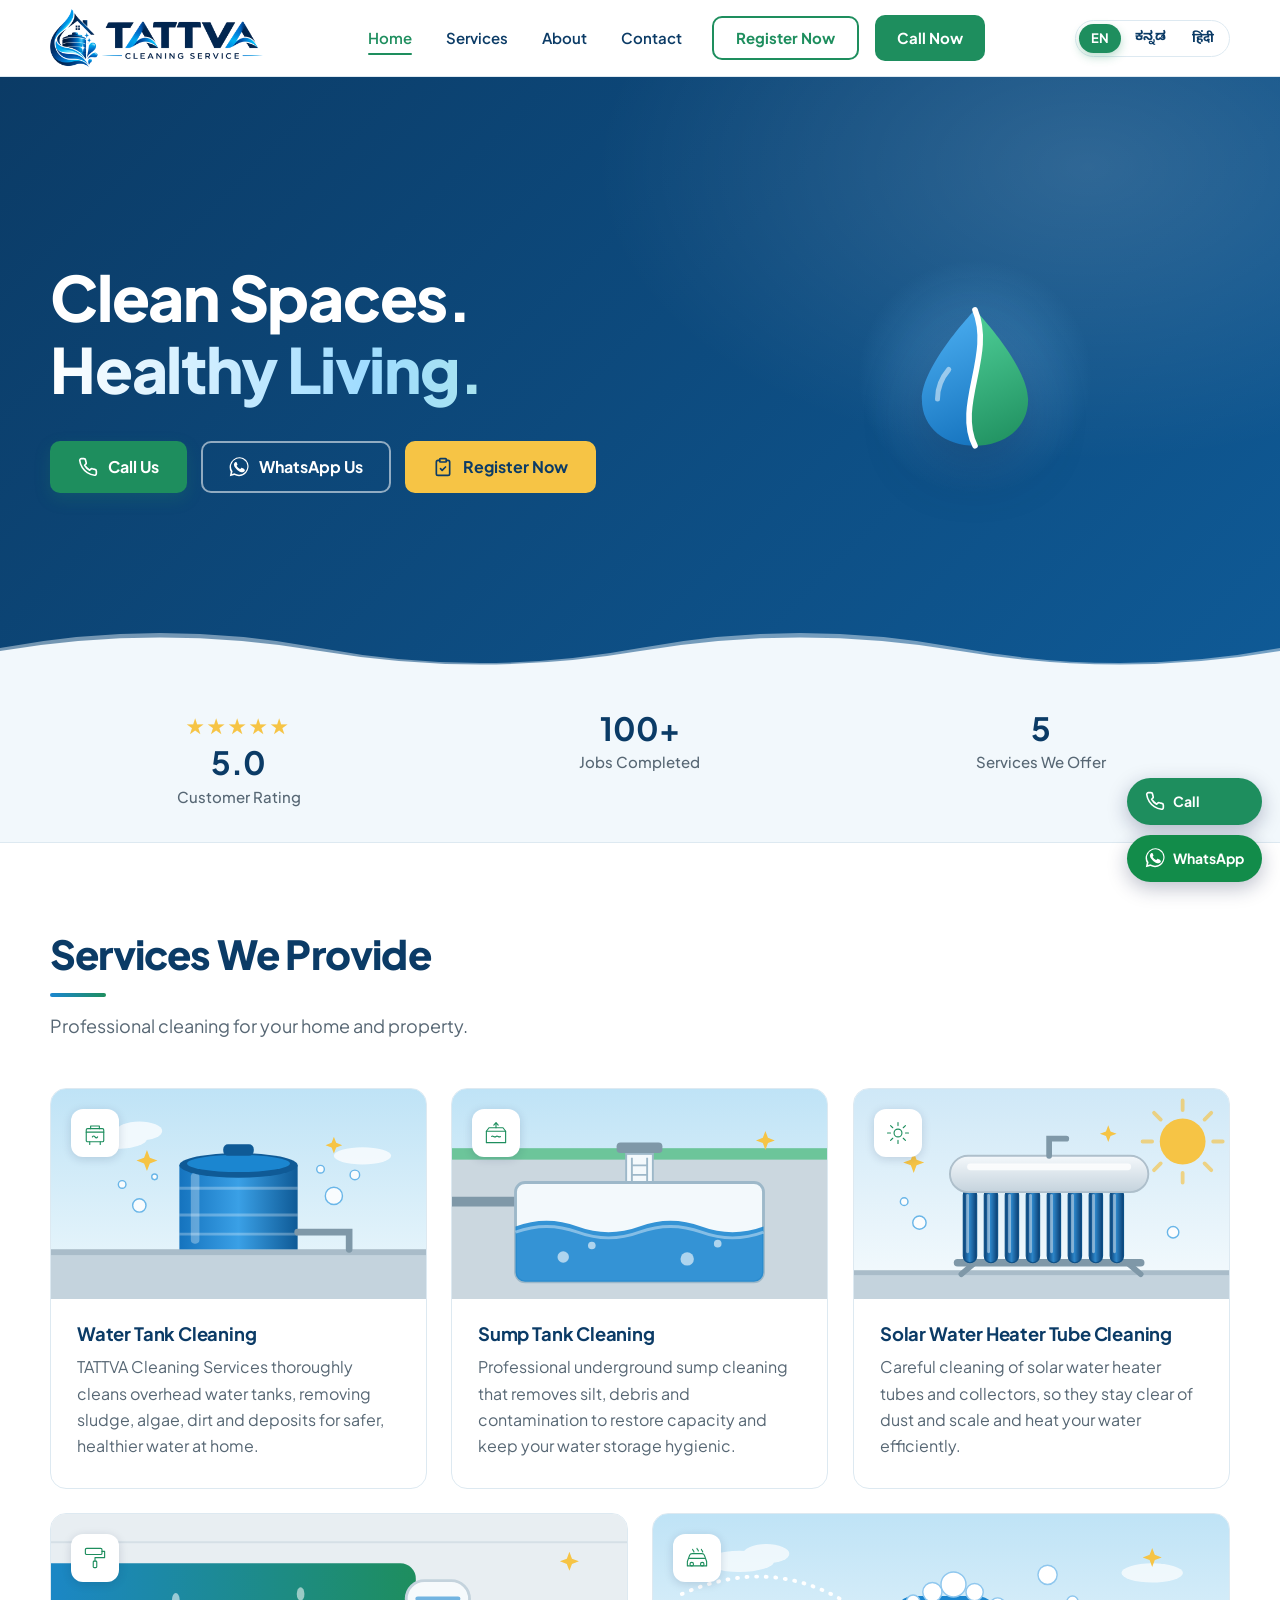
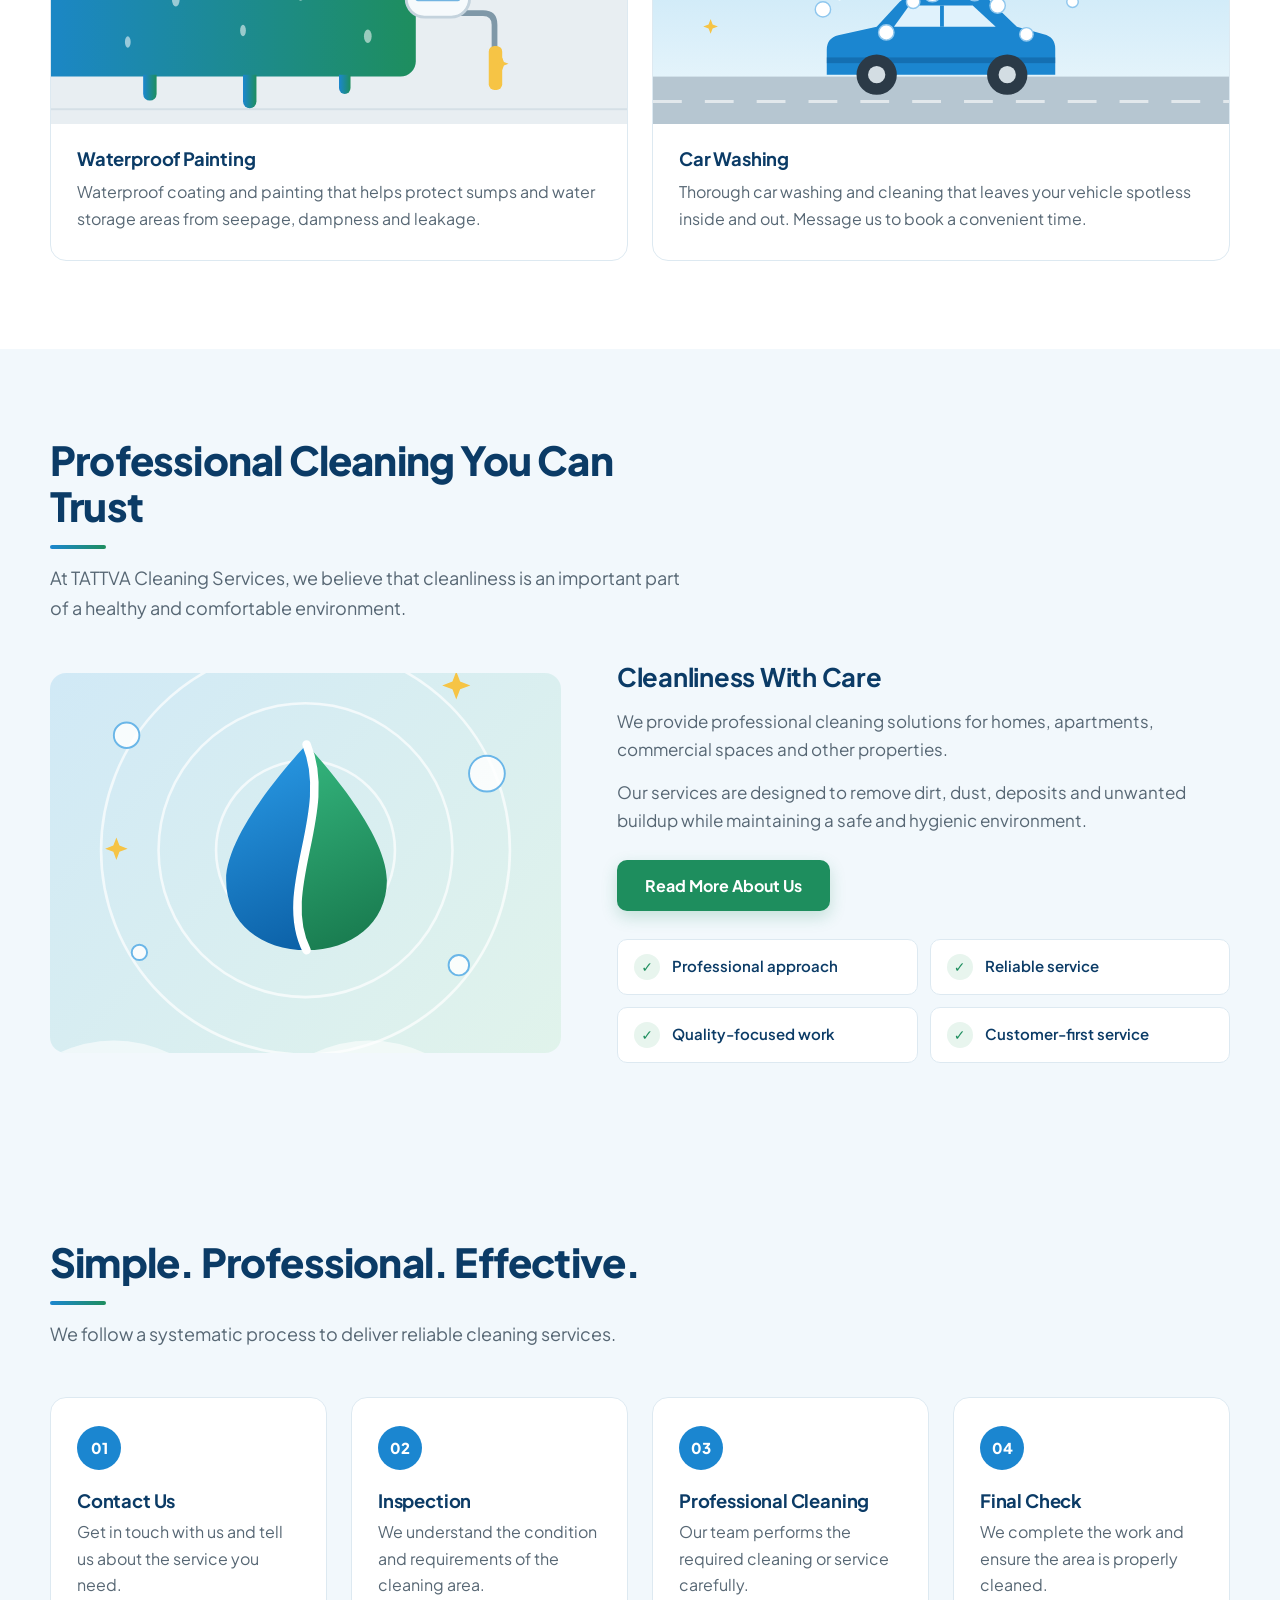
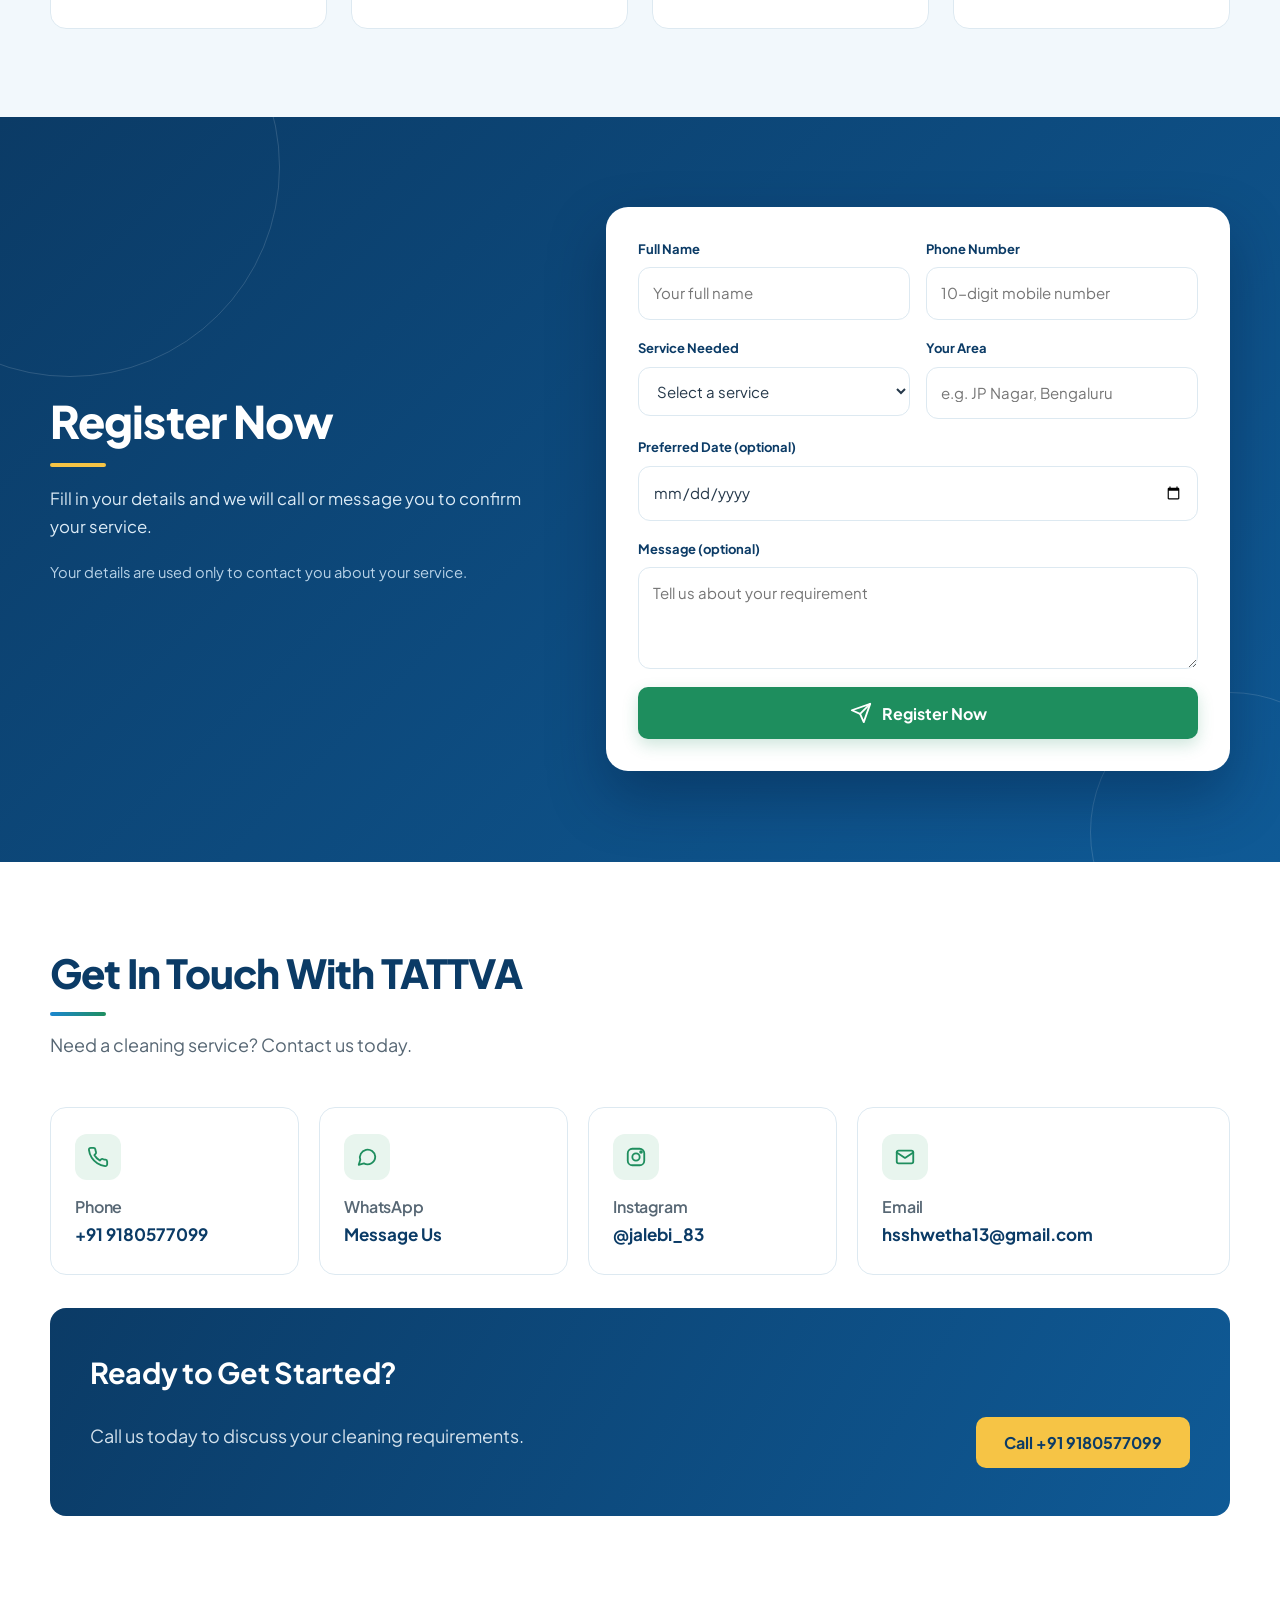
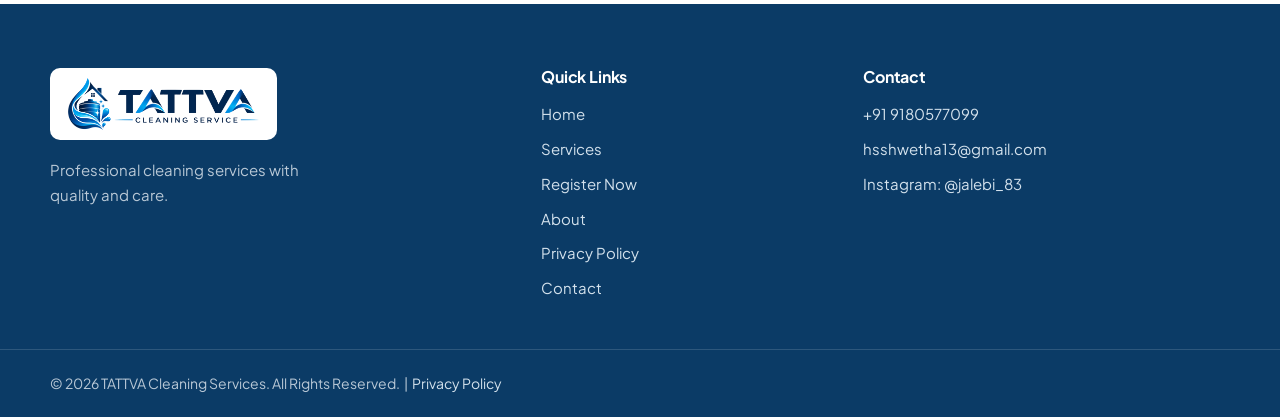
==== index.html @ f17eb29c "Add files via upload" ====
<!DOCTYPE html>
<html lang="en">
<head>
    <meta charset="UTF-8">
    <meta name="viewport" content="width=device-width, initial-scale=1.0">

    <title>Water Tank &amp; Sump Cleaning in Bengaluru | TATTVA Cleaning Services</title>

    <meta name="description"
        content="TATTVA Cleaning Services: professional water tank cleaning, sump cleaning, solar water heater tube cleaning, waterproof painting and car washing in Bengaluru. Call +91 9180577099.">

    <meta name="keywords"
        content="water tank cleaning, sump cleaning, solar water heater cleaning, solar tube cleaning, waterproof painting, cleaning services, TATTVA Cleaning Services">

    <link rel="preconnect" href="https://fonts.googleapis.com">
    <link rel="preconnect" href="https://fonts.gstatic.com" crossorigin>

    <link href="https://fonts.googleapis.com/css2?family=Plus+Jakarta+Sans:wght@400;500;600;700;800&family=Noto+Sans+Kannada:wght@400;500;600;700;800&family=Noto+Sans+Devanagari:wght@400;500;600;700;800&display=swap"
        rel="stylesheet">

        <link rel="canonical" href="https://hsshwetha39-boop.github.io/TATTVA/">
    <meta name="theme-color" content="#0b3b66">
    <meta property="og:type" content="website">
    <meta property="og:site_name" content="TATTVA Cleaning Services">
    <meta property="og:title" content="Water Tank &amp; Sump Cleaning in Bengaluru | TATTVA Cleaning Services">
    <meta property="og:description" content="TATTVA Cleaning Services: professional water tank cleaning, sump cleaning, solar water heater tube cleaning, waterproof painting and car washing in Bengaluru. Call +91 9180577099.">
    <meta property="og:url" content="https://hsshwetha39-boop.github.io/TATTVA/">
    <meta property="og:image" content="https://hsshwetha39-boop.github.io/TATTVA/og-image.png">
    <meta name="twitter:card" content="summary_large_image">
    <script type="application/ld+json">
{
  "@context": "https://schema.org",
  "@type": "HomeAndConstructionBusiness",
  "name": "TATTVA Cleaning Services",
  "url": "https://hsshwetha39-boop.github.io/TATTVA/",
  "logo": "https://hsshwetha39-boop.github.io/TATTVA/logo.png",
  "image": "https://hsshwetha39-boop.github.io/TATTVA/og-image.png",
  "telephone": "+919180577099",
  "email": "hsshwetha13@gmail.com",
  "description": "Professional water tank cleaning, sump cleaning, solar water heater tube cleaning, waterproof painting and car washing.",
  "areaServed": {
    "@type": "City",
    "name": "Bengaluru"
  },
  "sameAs": [
    "https://instagram.com/jalebi_83"
  ],
  "hasOfferCatalog": {
    "@type": "OfferCatalog",
    "name": "Cleaning services",
    "itemListElement": [
      {
        "@type": "Offer",
        "itemOffered": {
          "@type": "Service",
          "name": "Water Tank Cleaning"
        }
      },
      {
        "@type": "Offer",
        "itemOffered": {
          "@type": "Service",
          "name": "Sump Tank Cleaning"
        }
      },
      {
        "@type": "Offer",
        "itemOffered": {
          "@type": "Service",
          "name": "Solar Water Heater Tube Cleaning"
        }
      },
      {
        "@type": "Offer",
        "itemOffered": {
          "@type": "Service",
          "name": "Waterproof Painting"
        }
      },
      {
        "@type": "Offer",
        "itemOffered": {
          "@type": "Service",
          "name": "Car Washing"
        }
      }
    ]
  }
}
    </script>

    <link rel="icon" href="favicon.png" type="image/png">
    <link rel="stylesheet" href="style.css">
    <script>document.documentElement.className += " js";</script>
</head>

<body>

    <!-- HEADER -->
    <header class="header" id="header">
        <div class="container nav-container">
            <a href="#home" class="logo" aria-label="TATTVA Cleaning Service - Home">
                <img src="logo.png" alt="TATTVA Cleaning Service" class="logo-img" width="1500" height="408">
            </a>
            <nav class="navigation" id="navigation">
                <a href="#home" class="nav-link">Home</a>
                <a href="#services" class="nav-link">Services</a>
                <a href="about.html" class="nav-link">About</a>
                <a href="#contact" class="nav-link">Contact</a>
                <a href="#register" class="nav-button nav-outline">Register Now</a>
                <a href="tel:+919180577099" class="nav-button">Call Now</a>
            </nav>
            <div class="lang-switch" role="group" aria-label="Language">
                <button type="button" data-lang="en" aria-pressed="true" lang="en">EN</button>
                <button type="button" data-lang="kn" aria-pressed="false" lang="kn">ಕನ್ನಡ</button>
                <button type="button" data-lang="hi" aria-pressed="false" lang="hi">हिंदी</button>
            </div>
            <button class="menu-button" id="menuButton" aria-expanded="false" aria-label="Toggle navigation">
                <span></span><span></span><span></span>
            </button>
        </div>
    </header>

    <main>

        <!-- HERO -->
        <section class="hero" id="home">
            <div class="hero-overlay"></div>
            <div class="hero-bubbles" aria-hidden="true"><i></i><i></i><i></i><i></i><i></i><i></i><i></i></div>
                        <div class="hero-art" aria-hidden="true">
                <span class="ring"></span><span class="ring"></span><span class="ring"></span>
                <span class="glow"></span>
                <svg class="drop" viewBox="0 0 48 48">
                    <defs>
                        <linearGradient id="lbH" x1="8" y1="4" x2="26" y2="46" gradientUnits="userSpaceOnUse"><stop offset="0" stop-color="#4db0f2"/><stop offset="1" stop-color="#1573be"/></linearGradient>
                        <linearGradient id="lgH" x1="22" y1="4" x2="40" y2="46" gradientUnits="userSpaceOnUse"><stop offset="0" stop-color="#4fcf98"/><stop offset="1" stop-color="#1e8e5e"/></linearGradient>
                    </defs>
                    <path d="M24 2.5C24 2.5 7 20.2 7 31.2C7 40.4 14.6 46 24 46C17.5 33 30 17 24 2.5Z" fill="url(#lbH)"/>
                    <path d="M24 2.5C24 2.5 41 20.2 41 31.2C41 40.4 33.4 46 24 46C17.5 33 30 17 24 2.5Z" fill="url(#lgH)"/>
                    <path d="M24 46C17.5 33 30 17 24 2.5" fill="none" stroke="#fff" stroke-width="1.8" stroke-linecap="round"/>
                    <path d="M12 31c0-3.6 1.2-6.6 3.6-9.4" fill="none" stroke="#fff" stroke-opacity=".5" stroke-width="1.6" stroke-linecap="round"/>
                </svg>
            </div>
            <div class="container hero-container">
                <div class="hero-content">
                    <h1>Clean Spaces.<br><span>Healthy Living.</span></h1>
                    <span class="hero-badge hero-badge-below">Professional Cleaning Services</span>
                    <div class="hero-buttons">
                        <a href="tel:+919180577099" class="button button-primary btn-ico">
                            <svg viewBox="0 0 24 24" fill="none" stroke="currentColor" stroke-width="2" stroke-linecap="round" stroke-linejoin="round"><path d="M22 16.9v3a2 2 0 0 1-2.2 2 19.8 19.8 0 0 1-8.6-3.1 19.5 19.5 0 0 1-6-6A19.8 19.8 0 0 1 2.1 4.2 2 2 0 0 1 4.1 2h3a2 2 0 0 1 2 1.7c.1 1 .4 1.9.7 2.8a2 2 0 0 1-.5 2.1L8 9.9a16 16 0 0 0 6 6l1.3-1.3a2 2 0 0 1 2.1-.4c.9.3 1.8.6 2.8.7a2 2 0 0 1 1.7 2z"/></svg>
                            Call Us
                        </a>
                        <a href="https://wa.me/919180577099?text=Hello%20TATTVA%20Cleaning%20Services%2C%20I%20need%20a%20service." target="_blank" rel="noopener" class="button button-whatsapp btn-ico">
                            <svg viewBox="0 0 24 24" fill="currentColor"><path d="M20.5 3.5A11.8 11.8 0 0 0 2.1 17.7L1 23l5.4-1.4a11.8 11.8 0 0 0 5.6 1.4h.1A11.8 11.8 0 0 0 20.5 3.5zM12 21.2a9.8 9.8 0 0 1-5-1.4l-.4-.2-3.2.8.9-3.1-.2-.4a9.8 9.8 0 1 1 7.9 4.3zm5.4-7.3c-.3-.1-1.7-.8-2-.9s-.5-.1-.7.1-.8.9-.9 1.1-.3.2-.6.1a8 8 0 0 1-4-3.5c-.3-.5.3-.5.9-1.6.1-.2 0-.4 0-.5l-.9-2.1c-.2-.5-.4-.5-.7-.5h-.6a1.2 1.2 0 0 0-.9.4 3.7 3.7 0 0 0-1.1 2.7 6.4 6.4 0 0 0 1.4 3.4 14.7 14.7 0 0 0 5.6 5c2 .8 2.8.9 3.8.7a3.2 3.2 0 0 0 2.1-1.5 2.6 2.6 0 0 0 .2-1.5c-.1-.1-.3-.2-.6-.3z"/></svg>
                            WhatsApp Us
                        </a>
                        <a href="#register" class="button button-sun btn-ico">
                            <svg viewBox="0 0 24 24" fill="none" stroke="currentColor" stroke-width="2" stroke-linecap="round" stroke-linejoin="round" aria-hidden="true"><path d="M16 4h2a2 2 0 0 1 2 2v14a2 2 0 0 1-2 2H6a2 2 0 0 1-2-2V6a2 2 0 0 1 2-2h2"/><rect x="8" y="2" width="8" height="4" rx="1"/><path d="M9 14l2 2 4-4"/></svg>
                            Register Now
                        </a>
                    </div>
                </div>
            </div>

            <div class="hero-wave" aria-hidden="true">
                <svg class="wave wave-back" viewBox="0 0 2880 80" preserveAspectRatio="none"><path d="M0 40Q180 0 360 40T720 40T1080 40T1440 40T1800 40T2160 40T2520 40T2880 40V80H0Z"/></svg>
                <svg class="wave wave-front" viewBox="0 0 2880 80" preserveAspectRatio="none"><path d="M0 44Q180 8 360 44T720 44T1080 44T1440 44T1800 44T2160 44T2520 44T2880 44V80H0Z"/></svg>
            </div>
        </section>

        <!-- RATINGS
             TODO: replace the numbers below with your REAL figures
             (Google rating, jobs completed). Delete a block if you don't have it. -->
        <section class="ratings-band" id="ratings">
            <div class="container ratings-grid">
                <div class="rating-item">
                    <div class="rating-stars" aria-label="5 out of 5 stars">★★★★★</div>
                    <strong>5.0</strong>
                    <span>Customer Rating</span>
                </div>
                <div class="rating-item">
                    <strong>100+</strong>
                    <span>Jobs Completed</span>
                </div>
                <div class="rating-item">
                    <strong>5</strong>
                    <span>Services We Offer</span>
                </div>
            </div>
        </section>

        <!-- SERVICES -->
        <section class="svc-showcase" id="services">
            <div class="container">
                <div class="svc-head">
                    <span class="section-label light">What We Offer</span>
                    <h2>Services We Provide</h2>
                    <p>Professional cleaning for your home and property.</p>
                </div>
                <div class="svc-grid">

                    <div class="svc-card">
                        <div class="svc-photo art-tank"><img src="water-tank.png" alt="Water Tank Cleaning" loading="lazy" onerror="this.style.display='none'"></div>
                        <span class="svc-icon"><svg viewBox="0 0 64 64" fill="none" stroke="currentColor" stroke-width="2.6" stroke-linecap="round" stroke-linejoin="round"><rect x="12" y="22" width="40" height="30" rx="3"/><path d="M12 30h40M22 22v-6h20v6M20 52v6M44 52v6"/><path d="M26 41c2-3 4-3 6 0s4 3 6 0"/></svg></span>
                        <div class="svc-body">
                            <h3>Water Tank Cleaning</h3>
                            <p>TATTVA Cleaning Services thoroughly cleans overhead water tanks, removing sludge, algae, dirt and deposits for safer, healthier water at home.</p>
                        </div>
                    </div>

                    <div class="svc-card">
                        <div class="svc-photo art-sump"><img src="sump.png" alt="Sump and Tank Cleaning" loading="lazy" onerror="this.style.display='none'"></div>
                        <span class="svc-icon"><svg viewBox="0 0 64 64" fill="none" stroke="currentColor" stroke-width="2.6" stroke-linecap="round" stroke-linejoin="round"><path d="M10 28h44v26H10z"/><path d="M10 28l6-8h32l6 8"/><path d="M22 40c3-4 6 4 10 0s6 4 10 0"/><path d="M32 8v12M27 14l5-6 5 6"/></svg></span>
                        <div class="svc-body">
                            <h3>Sump Tank Cleaning</h3>
                            <p>Professional underground sump cleaning that removes silt, debris and contamination to restore capacity and keep your water storage hygienic.</p>
                        </div>
                    </div>

                    <div class="svc-card">
                        <div class="svc-photo art-solar"><img src="solar-tube.png" alt="Solar Water Heater Tube Cleaning" loading="lazy" onerror="this.style.display='none'"></div>
                        <span class="svc-icon"><svg viewBox="0 0 64 64" fill="none" stroke="currentColor" stroke-width="2.6" stroke-linecap="round" stroke-linejoin="round"><circle cx="32" cy="32" r="9"/><path d="M32 8v7M32 49v7M8 32h7M49 32h7M15 15l5 5M44 44l5 5M49 15l-5 5M20 44l-5 5"/></svg></span>
                        <div class="svc-body">
                            <h3>Solar Water Heater Tube Cleaning</h3>
                            <p>Careful cleaning of solar water heater tubes and collectors, so they stay clear of dust and scale and heat your water efficiently.</p>
                        </div>
                    </div>

                    <div class="svc-card">
                        <div class="svc-photo art-paint"><img src="Waterproof.png" alt="Sump Waterproof Painting" loading="lazy" onerror="this.style.display='none'"></div>
                        <span class="svc-icon"><svg viewBox="0 0 64 64" fill="none" stroke="currentColor" stroke-width="2.6" stroke-linecap="round" stroke-linejoin="round"><rect x="10" y="10" width="38" height="14" rx="3"/><path d="M48 17h6v14H32v8"/><rect x="28" y="39" width="8" height="15" rx="2"/></svg></span>
                        <div class="svc-body">
                            <h3>Waterproof Painting</h3>
                            <p>Waterproof coating and painting that helps protect sumps and water storage areas from seepage, dampness and leakage.</p>
                        </div>
                    </div>

                    <div class="svc-card">
                        <div class="svc-photo art-car"><img src="" alt="Car Washing" loading="lazy" onerror="this.style.display='none'"></div>
                        <span class="svc-icon"><svg viewBox="0 0 64 64" fill="none" stroke="currentColor" stroke-width="2.6" stroke-linecap="round" stroke-linejoin="round"><path d="M10 40l5-14c1-3 3-4 6-4h22c3 0 5 1 6 4l5 14v10H10z"/><circle cx="20" cy="46" r="4"/><circle cx="44" cy="46" r="4"/><path d="M15 33h34"/><path d="M22 12c0 3 3 3 3 6M32 10c0 3 3 3 3 6M42 12c0 3 3 3 3 6"/></svg></span>
                        <div class="svc-body">
                            <h3>Car Washing</h3>
                            <p>Thorough car washing and cleaning that leaves your vehicle spotless inside and out. Message us to book a convenient time.</p>
                        </div>
                    </div>
                </div>
            </div>
        </section>

        <!-- ABOUT / TRUST -->
        <section class="about-section section" id="about">
            <div class="container">
                <div class="section-heading">
                    <span class="section-label">About TATTVA</span>
                    <h2>Professional Cleaning You Can Trust</h2>
                    <p>At TATTVA Cleaning Services, we believe that cleanliness is an important part of a healthy and comfortable environment.</p>
                </div>
                <div class="about-grid">
                    <div class="about-image art-about">
                        <img src="tattva-service.png" alt="TATTVA Cleaning Services" loading="lazy" onerror="this.style.display='none'">
                    </div>
                    <div class="about-content">
                        <h3>Cleanliness With Care</h3>
                        <p>We provide professional cleaning solutions for homes, apartments, commercial spaces and other properties.</p>
                        <p>Our services are designed to remove dirt, dust, deposits and unwanted buildup while maintaining a safe and hygienic environment.</p>
                        <a href="about.html" class="button button-primary about-more">Read More About Us</a>
                        <div class="about-points">
                            <div class="about-point"><span>✓</span><p>Professional approach</p></div>
                            <div class="about-point"><span>✓</span><p>Reliable service</p></div>
                            <div class="about-point"><span>✓</span><p>Quality-focused work</p></div>
                            <div class="about-point"><span>✓</span><p>Customer-first service</p></div>
                        </div>
                    </div>
                </div>
            </div>
        </section>

        <!-- PROCESS -->
        <section class="process-section section" id="process">
            <div class="container">
                <div class="section-heading">
                    <span class="section-label">Our Process</span>
                    <h2>Simple. Professional. Effective.</h2>
                    <p>We follow a systematic process to deliver reliable cleaning services.</p>
                </div>
                <div class="process-grid">
                    <div class="process-item"><div class="process-number">01</div><h3>Contact Us</h3><p>Get in touch with us and tell us about the service you need.</p></div>
                    <div class="process-item"><div class="process-number">02</div><h3>Inspection</h3><p>We understand the condition and requirements of the cleaning area.</p></div>
                    <div class="process-item"><div class="process-number">03</div><h3>Professional Cleaning</h3><p>Our team performs the required cleaning or service carefully.</p></div>
                    <div class="process-item"><div class="process-number">04</div><h3>Final Check</h3><p>We complete the work and ensure the area is properly cleaned.</p></div>
                </div>
            </div>
        </section>


        <!-- REGISTER -->
        <section class="register-section" id="register">
            <div class="container register-grid">
                <div class="register-copy">
                    <h2>Register Now</h2>
                    <p>Fill in your details and we will call or message you to confirm your service.</p>
                    <p class="register-note">Your details are used only to contact you about your service.</p>
                </div>
                <div class="register-card">
                    <form id="registerForm" class="register-form" autocomplete="on" onsubmit="return false;">
                        <div class="field">
                            <label for="regName">Full Name</label>
                            <input id="regName" name="name" type="text" placeholder="Your full name" required autocomplete="name">
                        </div>
                        <div class="field">
                            <label for="regPhone">Phone Number</label>
                            <input id="regPhone" name="phone" type="tel" inputmode="tel" placeholder="10-digit mobile number" required pattern="(\+?91 ?)?[6-9][0-9]{9}" autocomplete="tel">
                        </div>
                        <div class="field">
                            <label for="regService">Service Needed</label>
                            <select id="regService" name="service" required>
                                <option value="" disabled selected>Select a service</option>
                                <option value="Water Tank Cleaning">Water Tank Cleaning</option>
                                <option value="Sump Tank Cleaning">Sump Tank Cleaning</option>
                                <option value="Solar Water Heater Tube Cleaning">Solar Water Heater Tube Cleaning</option>
                                <option value="Waterproof Painting">Waterproof Painting</option>
                                <option value="Car Washing">Car Washing</option>
                            </select>
                        </div>
                        <div class="field">
                            <label for="regArea">Your Area</label>
                            <input id="regArea" name="area" type="text" placeholder="e.g. JP Nagar, Bengaluru" required autocomplete="address-level2">
                        </div>
                        <div class="field field-full">
                            <label for="regDate">Preferred Date (optional)</label>
                            <input id="regDate" name="date" type="date">
                        </div>
                        <div class="field field-full">
                            <label for="regMessage">Message (optional)</label>
                            <textarea id="regMessage" name="message" rows="3" placeholder="Tell us about your requirement"></textarea>
                        </div>
                        <div class="hp" aria-hidden="true" data-i18n-skip><label>Website<input type="text" name="website" tabindex="-1" autocomplete="off"></label></div>
                        <button type="submit" class="button button-primary btn-ico register-submit">
                            <svg viewBox="0 0 24 24" fill="none" stroke="currentColor" stroke-width="2" stroke-linecap="round" stroke-linejoin="round" aria-hidden="true"><path d="M22 2 11 13"/><path d="M22 2l-7 20-4-9-9-4 20-7z"/></svg>
                            Register Now
                        </button>
                        <div class="form-success" id="registerDone" role="status" hidden>
                            <span>Thank you! Your registration has been received. We will contact you soon.</span>
                        </div>
                        <div class="form-error" id="registerError" role="alert" hidden>
                            <span>Sorry, we could not send your details. Please try again or call us.</span>
                            <a href="tel:+919180577099">Call +91 9180577099</a>
                        </div>
                    </form>
                </div>
            </div>
        </section>

        <!-- CONTACT -->
        <section class="contact-section section" id="contact">
            <div class="container">
                <div class="section-heading">
                    <span class="section-label">Contact Us</span>
                    <h2>Get In Touch With TATTVA</h2>
                    <p>Need a cleaning service? Contact us today.</p>
                </div>
                <div class="contact-grid">


                    <div class="contact-card">
                        <div class="contact-icon"><svg viewBox="0 0 24 24" fill="none" stroke="currentColor" stroke-width="2" stroke-linecap="round" stroke-linejoin="round"><path d="M22 16.9v3a2 2 0 0 1-2.2 2 19.8 19.8 0 0 1-8.6-3.1 19.5 19.5 0 0 1-6-6A19.8 19.8 0 0 1 2.1 4.2 2 2 0 0 1 4.1 2h3a2 2 0 0 1 2 1.7c.1 1 .4 1.9.7 2.8a2 2 0 0 1-.5 2.1L8 9.9a16 16 0 0 0 6 6l1.3-1.3a2 2 0 0 1 2.1-.4c.9.3 1.8.6 2.8.7a2 2 0 0 1 1.7 2z"/></svg></div>
                        <h3>Phone</h3>
                        <a href="tel:+919180577099">+91 9180577099</a>
                    </div>

                    <div class="contact-card">
                        <div class="contact-icon"><svg viewBox="0 0 24 24" fill="none" stroke="currentColor" stroke-width="2" stroke-linecap="round" stroke-linejoin="round"><path d="M21 11.5a8.4 8.4 0 0 1-12.4 7.4L3 20.5l1.7-5.4A8.4 8.4 0 1 1 21 11.5z"/></svg></div>
                        <h3>WhatsApp</h3>
                        <a href="https://wa.me/919180577099" target="_blank" rel="noopener">Message Us</a>
                    </div>

                    <div class="contact-card">
                        <div class="contact-icon"><svg viewBox="0 0 24 24" fill="none" stroke="currentColor" stroke-width="2" stroke-linecap="round" stroke-linejoin="round"><rect x="3" y="3" width="18" height="18" rx="5"/><circle cx="12" cy="12" r="4"/><circle cx="17.5" cy="6.5" r="1" fill="currentColor"/></svg></div>
                        <h3>Instagram</h3>
                        <a href="https://instagram.com/jalebi_83" target="_blank" rel="noopener">@jalebi_83</a>
                    </div>

                    <div class="contact-card">
                        <div class="contact-icon"><svg viewBox="0 0 24 24" fill="none" stroke="currentColor" stroke-width="2" stroke-linecap="round" stroke-linejoin="round"><rect x="3" y="5" width="18" height="14" rx="2"/><path d="M3 7l9 6 9-6"/></svg></div>
                        <h3>Email</h3>
                        <a href="mailto:hsshwetha13@gmail.com">hsshwetha13@gmail.com</a>
                    </div>

                </div>
                <div class="contact-cta">
                    <h3>Ready to Get Started?</h3>
                    <p>Call us today to discuss your cleaning requirements.</p>
                    <a href="tel:+919180577099" class="button button-primary">Call +91 9180577099</a>
                </div>
            </div>
        </section>

    </main>

    <!-- FOOTER -->
    <footer class="footer">
        <div class="container footer-container">
            <div class="footer-brand">
                <a href="#home" class="footer-logo logo" aria-label="TATTVA Cleaning Service - Home">
                <img src="logo.png" alt="TATTVA Cleaning Service" class="logo-img" width="1500" height="408">
            </a>
                <p>Professional cleaning services with quality and care.</p>
            </div>
            <div class="footer-links">
                <h3>Quick Links</h3>
                <a href="#home">Home</a>
                <a href="#services">Services</a>
                <a href="#register">Register Now</a>
                <a href="about.html">About</a>
                <a href="privacy.html">Privacy Policy</a>
                <a href="#contact">Contact</a>
            </div>
            <div class="footer-contact">
                <h3>Contact</h3>
                <a href="tel:+919180577099">+91 9180577099</a>
                <a href="mailto:hsshwetha13@gmail.com">hsshwetha13@gmail.com</a>
                <a href="https://instagram.com/jalebi_83" target="_blank" rel="noopener">Instagram: @jalebi_83</a>
            </div>
        </div>
        <div class="footer-bottom">
            <div class="container">
                <p>© 2026 TATTVA Cleaning Services. All Rights Reserved. &nbsp;|&nbsp; <a href="privacy.html">Privacy Policy</a></p>
            </div>
        </div>
    </footer>

<!-- Floating Call / WhatsApp -->
<div class="float-contact">
    <a href="tel:+919180577099" class="fc-call" aria-label="Call TATTVA Cleaning Services">
        <svg viewBox="0 0 24 24" fill="none" stroke="currentColor" stroke-width="2" stroke-linecap="round" stroke-linejoin="round"><path d="M22 16.9v3a2 2 0 0 1-2.2 2 19.8 19.8 0 0 1-8.6-3.1 19.5 19.5 0 0 1-6-6A19.8 19.8 0 0 1 2.1 4.2 2 2 0 0 1 4.1 2h3a2 2 0 0 1 2 1.7c.1 1 .4 1.9.7 2.8a2 2 0 0 1-.5 2.1L8 9.9a16 16 0 0 0 6 6l1.3-1.3a2 2 0 0 1 2.1-.4c.9.3 1.8.6 2.8.7a2 2 0 0 1 1.7 2z"/></svg><span>Call</span></a>
    <a href="https://wa.me/919180577099" target="_blank" rel="noopener" class="fc-wa" aria-label="WhatsApp TATTVA Cleaning Services">
        <svg viewBox="0 0 24 24" fill="currentColor"><path d="M20.5 3.5A11.8 11.8 0 0 0 2.1 17.7L1 23l5.4-1.4a11.8 11.8 0 0 0 5.6 1.4h.1A11.8 11.8 0 0 0 20.5 3.5zM12 21.2a9.8 9.8 0 0 1-5-1.4l-.4-.2-3.2.8.9-3.1-.2-.4a9.8 9.8 0 1 1 7.9 4.3zm5.4-7.3c-.3-.1-1.7-.8-2-.9s-.5-.1-.7.1-.8.9-.9 1.1-.3.2-.6.1a8 8 0 0 1-4-3.5c-.3-.5.3-.5.9-1.6.1-.2 0-.4 0-.5l-.9-2.1c-.2-.5-.4-.5-.7-.5h-.6a1.2 1.2 0 0 0-.9.4 3.7 3.7 0 0 0-1.1 2.7 6.4 6.4 0 0 0 1.4 3.4 14.7 14.7 0 0 0 5.6 5c2 .8 2.8.9 3.8.7a3.2 3.2 0 0 0 2.1-1.5 2.6 2.6 0 0 0 .2-1.5c-.1-.1-.3-.2-.6-.3z"/></svg><span>WhatsApp</span></a>
</div>

<script src="lang.js"></script>
<script src="script.js"></script>

</body>
</html>
---- style.css ----
/* =========================================================
   TATTVA CLEANING SERVICES
   Design system
   ---------------------------------------------------------
   Palette
     --ink      deep water navy: headings, dark sections
     --green    brand green: main actions
     --aqua     pale water tint: alternate section background
     --mint     pale green tint: highlights
   Type: Plus Jakarta Sans (Noto Sans Kannada for Kannada)
========================================================= */

:root {
    --ink: #0b3b66;
    --ink-deep: #0f5a96;
    --text: #25384a;
    --muted: #576774;

    --green: #1e8e5e;
    --green-dark: #167349;
    --mint: #e8f5ee;

    --blue: #1b86d0;
    --aqua: #f2f8fc;
    --line: #dde9f1;

    --white: #ffffff;
    --sun: #f6c445;
    --wa: #128c4a;

    --r-sm: 10px;
    --r-md: 16px;

    --shadow: 0 1px 2px rgba(16, 26, 67, .06), 0 8px 24px rgba(16, 26, 67, .07);

    --section-y: 88px;
    --header-h: 76px;
}

/* ---------- base ---------- */

*, *::before, *::after { box-sizing: border-box; margin: 0; padding: 0; }

html { scroll-behavior: smooth; scroll-padding-top: calc(var(--header-h) + 8px); }

body {
    font-family: "Plus Jakarta Sans", "Noto Sans Kannada", system-ui, -apple-system, "Segoe UI", sans-serif;
    font-size: 17px;
    line-height: 1.65;
    color: var(--text);
    background: var(--white);
    overflow-x: hidden;
    -webkit-font-smoothing: antialiased;
}

img, video { max-width: 100%; display: block; }
a { color: inherit; text-decoration: none; }
button, input, select, textarea { font: inherit; }
ul { padding-left: 1.2em; }

h1, h2, h3 {
    font-family: "Plus Jakarta Sans", "Noto Sans Kannada", system-ui, sans-serif;
    color: var(--ink);
    line-height: 1.15;
    letter-spacing: -.02em;
}
h1 { font-size: clamp(2.3rem, 5.2vw, 3.9rem); font-weight: 800; }
h2 { font-size: clamp(1.75rem, 3.4vw, 2.5rem); font-weight: 800; }
h3 { font-size: 1.15rem; font-weight: 700; letter-spacing: -.01em; }

/* headline words stay one colour: no single-word accents */
h1 span, h2 span { color: inherit; }

.kannada { font-family: "Noto Sans Kannada", "Plus Jakarta Sans", sans-serif; }
.green-text { color: var(--green); font-weight: 600; }

.container { width: min(1180px, 100% - 48px); margin-inline: auto; }

a:focus-visible, button:focus-visible {
    outline: 3px solid var(--blue);
    outline-offset: 3px;
    border-radius: 6px;
}

/* small labels above headings are removed: headings do the job */
.section-label { display: none; }

/* ---------- buttons ---------- */

.button {
    display: inline-flex; align-items: center; justify-content: center; gap: 10px;
    padding: 14px 26px;
    border: 2px solid transparent;
    border-radius: var(--r-sm);
    font-weight: 700; font-size: 16px; line-height: 1.2;
    cursor: pointer;
    transition: background-color .2s ease, color .2s ease, border-color .2s ease;
}
.button svg { width: 20px; height: 20px; flex: none; }

.button-primary { background: var(--green); color: var(--white); }
.button-primary:hover { background: var(--green-dark); }

.button-whatsapp { background: var(--white); color: var(--wa); border-color: var(--wa); }
.button-whatsapp:hover { background: var(--wa); color: var(--white); }

.button-outline { background: transparent; color: var(--green); border-color: var(--green); }
.button-outline:hover { background: var(--green); color: var(--white); }

/* ---------- header ---------- */

.header {
    position: sticky; top: 0; z-index: 1000;
    background: rgba(255, 255, 255, .97);
    border-bottom: 1px solid var(--line);
    transition: box-shadow .2s ease;
}
.header.scrolled { box-shadow: 0 6px 20px rgba(16, 26, 67, .08); }

.nav-container {
    height: var(--header-h);
    display: flex; align-items: center; justify-content: space-between; gap: 24px;
}

.logo { display: flex; align-items: center; gap: 6px; flex: none; }
.real-logo { width: 54px; height: 54px; object-fit: contain; flex: none; }
.logo-wordmark { height: 38px; width: auto; }

.navigation { display: flex; align-items: center; gap: 6px; }
.navigation a {
    padding: 8px 14px;
    font-size: 15px; font-weight: 600; color: var(--ink);
    border-radius: 8px;
    transition: color .2s ease, background-color .2s ease;
}
.navigation a:hover { color: var(--green); background: var(--aqua); }
.navigation .nav-button {
    margin-left: 10px; padding: 11px 22px;
    background: var(--green); color: var(--white);
    border-radius: var(--r-sm); font-weight: 700;
}
.navigation .nav-button:hover { background: var(--green-dark); color: var(--white); }

.menu-button {
    display: none;
    width: 46px; height: 46px; flex: none;
    background: var(--white); border: 1px solid var(--line); border-radius: var(--r-sm);
    cursor: pointer;
    flex-direction: column; align-items: center; justify-content: center; gap: 5px;
}
.menu-button span { width: 22px; height: 2px; background: var(--ink); border-radius: 2px; transition: transform .2s ease, opacity .2s ease; }
.menu-button[aria-expanded="true"] span:nth-child(1) { transform: translateY(7px) rotate(45deg); }
.menu-button[aria-expanded="true"] span:nth-child(2) { opacity: 0; }
.menu-button[aria-expanded="true"] span:nth-child(3) { transform: translateY(-7px) rotate(-45deg); }

/* ---------- shared section structure ---------- */

.section, .svc-showcase, .trust-section, .video-section, .service-detail-section {
    padding-block: var(--section-y);
}

.section-heading, .svc-head { max-width: 640px; margin-bottom: 48px; }
.section-heading h2, .svc-head h2 { margin-bottom: 14px; }
.section-heading p, .svc-head p { color: var(--muted); font-size: 18px; }
.section-heading.center { text-align: center; margin-inline: auto; }

/* ---------- hero ---------- */

.hero {
    position: relative; overflow: hidden;
    min-height: 600px;
    display: flex; align-items: center;
    background: var(--ink);
    color: var(--white);
}
.hero-overlay {
    position: absolute; inset: 0;
    background:
        radial-gradient(ellipse 60% 80% at 85% 20%, rgba(19, 155, 211, .28), transparent 70%),
        linear-gradient(100deg, rgba(16, 26, 67, .96) 0%, rgba(16, 26, 67, .86) 50%, rgba(10, 42, 61, .62) 100%),
        url("images/water-tank/cover.jpg") center / cover no-repeat,
        linear-gradient(135deg, var(--ink), var(--ink-deep));
}
.hero-container { position: relative; width: min(1180px, 100% - 48px); margin-inline: auto; padding-block: 96px; }
.hero-content { max-width: 680px; }
.hero h1 { color: var(--white); }
.hero-badge { display: none; }
.hero-content > p { margin-top: 24px; max-width: 540px; font-size: 19px; color: #d3e1ec; }
.hero-buttons { display: flex; flex-wrap: wrap; gap: 14px; margin-top: 36px; }

.hero .button-whatsapp { background: transparent; color: var(--white); border-color: rgba(255, 255, 255, .55); }
.hero .button-whatsapp:hover { background: var(--white); color: var(--ink); border-color: var(--white); }

/* ---------- quick contact band ---------- */

.quick-band { background: var(--aqua); border-bottom: 1px solid var(--line); padding-block: 28px; }
.quick-band-grid { display: flex; align-items: center; justify-content: space-between; gap: 24px; flex-wrap: wrap; }
.quick-text strong { display: block; font-size: 1.2rem; color: var(--ink); line-height: 1.3; }
.quick-text span { color: var(--muted); font-size: 16px; }
.quick-actions { display: flex; flex-wrap: wrap; gap: 12px; }

/* ---------- services ---------- */

.svc-showcase { background: var(--white); }
.svc-grid { display: grid; grid-template-columns: repeat(6, 1fr); gap: 24px; }
.svc-card { grid-column: span 2; }
.svc-card:nth-child(n+4) { grid-column: span 3; }

.svc-card {
    position: relative;
    display: flex; flex-direction: column;
    background: var(--white);
    border: 1px solid var(--line);
    border-radius: var(--r-md);
    overflow: hidden;
    transition: border-color .2s ease, box-shadow .2s ease;
}
.svc-card:hover { border-color: var(--green); box-shadow: var(--shadow); }

.svc-photo {
    height: 210px; overflow: hidden;
    background: linear-gradient(135deg, #cfe9f2, #e8f5f0);
}
.svc-photo img { width: 100%; height: 100%; object-fit: cover; }

.svc-icon {
    position: absolute; top: 20px; left: 20px;
    width: 48px; height: 48px;
    display: grid; place-items: center;
    background: var(--white); color: var(--green);
    border-radius: 12px; box-shadow: 0 2px 10px rgba(16, 26, 67, .15);
}
.svc-icon svg { width: 28px; height: 28px; }

.svc-body { display: flex; flex-direction: column; gap: 10px; padding: 24px 26px 28px; flex: 1; }
.svc-body p { color: var(--muted); font-size: 16px; flex: 1; }
.svc-link { margin-top: 6px; font-weight: 700; color: var(--green); }
.svc-card:hover .svc-link { text-decoration: underline; text-underline-offset: 4px; }

/* ---------- about ---------- */

.about-section { background: var(--aqua); }
.about-section .section-heading { margin-bottom: 40px; }

.about-grid { display: grid; grid-template-columns: 5fr 6fr; gap: 56px; align-items: center; }
.about-image {
    border-radius: var(--r-md); overflow: hidden;
    min-height: 380px;
    background: linear-gradient(135deg, #cfe9f2, #e8f5f0);
}
.about-image img { width: 100%; height: 100%; min-height: 380px; object-fit: cover; }

.about-content h3 { font-size: 1.6rem; margin-bottom: 16px; }
.about-content p { color: var(--muted); margin-bottom: 14px; }
.about-more { margin-block: 12px 28px; }

.about-points { display: grid; grid-template-columns: 1fr 1fr; gap: 12px; }
.about-point {
    display: flex; align-items: center; gap: 12px;
    padding: 14px 16px;
    background: var(--white); border: 1px solid var(--line); border-radius: var(--r-sm);
}
.about-point span {
    width: 26px; height: 26px; flex: none; display: grid; place-items: center;
    background: var(--mint); color: var(--green); border-radius: 50%;
    font-size: 14px; font-weight: 800;
}
.about-point p { margin: 0; color: var(--ink); font-weight: 600; font-size: 15px; }

/* ---------- trust strip ---------- */

.trust-section { background: var(--white); padding-block: 48px; border-bottom: 1px solid var(--line); }
.trust-grid { display: grid; grid-template-columns: repeat(4, 1fr); gap: 24px; }
.trust-item { display: flex; align-items: flex-start; gap: 14px; }
.trust-icon {
    width: 40px; height: 40px; flex: none; display: grid; place-items: center;
    background: var(--green); color: var(--white); border-radius: 50%;
    font-weight: 800;
}
.trust-item h3 { font-size: 1.02rem; margin-bottom: 2px; }
.trust-item p { color: var(--muted); font-size: 15px; line-height: 1.5; }

/* ---------- process ---------- */

.process-section { background: var(--aqua); }
.process-grid { display: grid; grid-template-columns: repeat(4, 1fr); gap: 24px; }
.process-item {
    padding: 28px 26px 30px;
    background: var(--white); border: 1px solid var(--line); border-radius: var(--r-md);
}
.process-number {
    width: 44px; height: 44px; margin-bottom: 20px;
    display: grid; place-items: center;
    background: var(--ink); color: var(--white);
    border-radius: 50%; font-weight: 800; font-size: 15px;
}
.process-item h3 { margin-bottom: 8px; }
.process-item p { color: var(--muted); font-size: 16px; }

/* ---------- service area ---------- */

.area-section { background: var(--mint); padding-block: 64px; }
.area-content { display: grid; grid-template-columns: 1fr auto; column-gap: 40px; row-gap: 10px; align-items: center; }
.area-content h2 { grid-column: 1; font-size: clamp(1.6rem, 3vw, 2.2rem); }
.area-content p { grid-column: 1; color: var(--muted); max-width: 560px; }
.area-content .button { grid-column: 2; grid-row: 1 / span 2; }

/* ---------- contact ---------- */

.contact-section { background: var(--white); }
.contact-grid { display: grid; grid-template-columns: 1fr 1fr 1fr 1.5fr; gap: 20px; }
.contact-card {
    padding: 26px 24px;
    background: var(--white); border: 1px solid var(--line); border-radius: var(--r-md);
}
.contact-icon {
    width: 46px; height: 46px; margin-bottom: 18px;
    display: grid; place-items: center;
    background: var(--mint); color: var(--green); border-radius: 12px;
}
.contact-icon svg { width: 22px; height: 22px; }
.contact-card h3 { font-size: 1rem; color: var(--muted); font-weight: 600; margin-bottom: 4px; }
.contact-card a { font-weight: 700; color: var(--ink); overflow-wrap: break-word; }
.contact-card a:hover { color: var(--green); }

.contact-cta {
    margin-top: 32px; padding: 48px 40px;
    display: flex; align-items: center; justify-content: space-between; gap: 28px; flex-wrap: wrap;
    background: linear-gradient(120deg, var(--ink), var(--ink-deep));
    border-radius: var(--r-md);
    color: #d3e1ec;
}
.contact-cta h3 { flex: 1 1 100%; font-size: 1.8rem; color: var(--white); }
.contact-cta p { flex: 1 1 320px; margin-top: -14px; font-size: 18px; }

/* ---------- footer ---------- */

.footer { background: var(--ink); color: #b9c8d6; }
.footer a { color: #d3e1ec; }
.footer a:hover { color: var(--white); text-decoration: underline; text-underline-offset: 3px; }

.footer-container {
    display: grid; grid-template-columns: 1.5fr 1fr 1fr 1.3fr; gap: 40px;
    padding-block: 64px 48px;
}
.footer-logo { display: inline-block; padding: 8px 12px; background: var(--white); border-radius: var(--r-sm); }
.footer-logo img { height: 48px; width: auto; }
.footer-brand p { margin-top: 18px; max-width: 280px; font-size: 15px; }

.footer h3 { color: var(--white); font-size: 1rem; margin-bottom: 16px; }
.footer-links, .footer-contact { display: flex; flex-direction: column; align-items: flex-start; gap: 10px; font-size: 15px; }
.footer-links h3, .footer-contact h3 { margin-bottom: 6px; }

.footer-bottom, .copyright {
    border-top: 1px solid rgba(255, 255, 255, .14);
    padding-block: 22px; font-size: 14px;
}
.footer > .copyright { width: min(1180px, 100% - 48px); margin-inline: auto; text-align: center; }
.footer-bottom .container { width: min(1180px, 100% - 48px); }
.footer-bottom p { margin: 0; }

/* ---------- floating call / whatsapp ---------- */

.float-contact { position: fixed; right: 18px; bottom: 18px; z-index: 900; display: flex; flex-direction: column; gap: 10px; }
.float-contact a {
    display: flex; align-items: center; gap: 8px;
    padding: 12px 18px; border-radius: 999px;
    color: var(--white); font-weight: 700; font-size: 14px;
    box-shadow: 0 6px 20px rgba(16, 26, 67, .28);
}
.float-contact svg { width: 20px; height: 20px; flex: none; }
.fc-call { background: var(--green); }
.fc-wa { background: var(--wa); }

/* ---------- service detail pages ---------- */

.service-detail-hero {
    padding-block: 72px;
    background: linear-gradient(135deg, var(--aqua) 0%, var(--mint) 100%);
    border-bottom: 1px solid var(--line);
}
.service-detail-grid { display: grid; grid-template-columns: 1.1fr .9fr; gap: 56px; align-items: center; }
.service-detail-hero h1 { font-size: clamp(2.2rem, 4.6vw, 3.4rem); margin-bottom: 8px; }
.service-detail-hero .kannada { font-size: 1.25rem; margin-bottom: 18px; }
.service-detail-hero p { max-width: 520px; color: var(--muted); font-size: 18px; }
.service-detail-hero .hero-buttons { margin-top: 30px; }
.service-detail-hero .hero-buttons .button-outline { background: var(--white); }
.service-detail-hero .hero-buttons .button-outline:hover { background: var(--green); }

.detail-cover {
    border-radius: var(--r-md); overflow: hidden;
    background: linear-gradient(135deg, #cfe9f2, #e8f5f0);
    aspect-ratio: 4 / 3;
    box-shadow: var(--shadow);
}
.detail-cover img { width: 100%; height: 100%; object-fit: cover; }

.service-detail-section { background: var(--white); }
.detail-gallery { display: grid; grid-template-columns: repeat(auto-fit, minmax(250px, 1fr)); gap: 20px; }
.detail-gallery a {
    display: block; overflow: hidden;
    border-radius: var(--r-md); border: 1px solid var(--line);
    background: var(--aqua);
}
.detail-gallery img { width: 100%; aspect-ratio: 4 / 3; object-fit: cover; transition: transform .35s ease; }
.detail-gallery a:hover img { transform: scale(1.04); }

.video-section { background: var(--aqua); }
.service-video { max-width: 860px; margin-inline: auto; border-radius: var(--r-md); overflow: hidden; background: #000; box-shadow: var(--shadow); }
.service-video video { width: 100%; display: block; }

.service-cta { padding-block: 72px; background: linear-gradient(120deg, var(--ink), var(--ink-deep)); text-align: center; color: #d3e1ec; }
.service-cta h2 { color: var(--white); margin-bottom: 12px; }
.service-cta p { margin-bottom: 28px; font-size: 18px; }

/* ---------- before / after page ---------- */

.before-after-page { padding-block: var(--section-y); background: var(--white); }
.large-before-after { display: grid; grid-template-columns: 1fr 1fr; gap: 24px; margin-bottom: 48px; }
.large-before, .large-after {
    position: relative; overflow: hidden;
    border-radius: var(--r-md); border: 1px solid var(--line);
    background: var(--aqua);
}
.large-before img, .large-after img { width: 100%; aspect-ratio: 4 / 3; object-fit: cover; }
.large-before span, .large-after span {
    position: absolute; top: 16px; left: 16px; z-index: 1;
    padding: 6px 14px; border-radius: 6px;
    background: var(--ink); color: var(--white);
    font-size: 13px; font-weight: 700; letter-spacing: .04em;
}
.large-after span { background: var(--green); }
.before-after-note { text-align: center; max-width: 560px; margin: 0 auto 32px; }
.before-after-note h2 { font-size: 1.8rem; margin-bottom: 10px; }
.before-after-note p { color: var(--muted); }
.center-button { text-align: center; }

/* ---------- about / privacy pages ---------- */

.legal-hero {
    padding-block: 64px;
    background: linear-gradient(135deg, var(--aqua) 0%, var(--mint) 100%);
    border-bottom: 1px solid var(--line);
}
.legal-hero h1 { font-size: clamp(2rem, 4.2vw, 3rem); margin-bottom: 8px; }
.legal-hero p { color: var(--muted); }
.legal-hero .kannada { font-size: 1.2rem; }

.legal-body { padding-block: 64px 88px; background: var(--white); }
.legal-wrap > * { max-width: 760px; }
.legal-wrap h2 { font-size: 1.5rem; margin: 40px 0 12px; }
.legal-wrap h2:first-child { margin-top: 0; }
.legal-wrap p, .legal-wrap li { color: var(--muted); margin-bottom: 12px; }
.legal-wrap li { margin-bottom: 8px; }
.legal-wrap ul { margin-bottom: 12px; }
.legal-wrap a:not(.button) { color: var(--green); font-weight: 600; text-decoration: underline; text-underline-offset: 3px; }
.legal-wrap strong { color: var(--ink); }
.legal-points { margin-bottom: 12px; }
.legal-points .about-point p { margin: 0; }
.legal-actions { display: flex; flex-wrap: wrap; gap: 14px; margin-top: 32px; }
.legal-wrap .button-primary, .legal-wrap .button-whatsapp { text-decoration: none; }
.legal-wrap .button-primary { color: var(--white); }
.legal-wrap .button-whatsapp { color: var(--wa); }
.legal-wrap .button-whatsapp:hover { color: var(--white); }

/* ---------- tablet ---------- */

@media (max-width: 1000px) {
    :root { --section-y: 72px; }

    .menu-button { display: flex; }

    .navigation {
        display: none;
        position: absolute; top: 100%; left: 0; right: 0;
        flex-direction: column; align-items: stretch; gap: 2px;
        padding: 14px 24px 22px;
        background: var(--white);
        border-bottom: 1px solid var(--line);
        box-shadow: 0 16px 28px rgba(16, 26, 67, .1);
    }
    .navigation.active { display: flex; }
    .navigation a { padding: 14px 12px; font-size: 16px; }
    .navigation .nav-button { margin: 10px 0 0; text-align: center; }

    .svc-grid { grid-template-columns: 1fr 1fr; }
    .svc-card, .svc-card:nth-child(n+4) { grid-column: auto; }
    .svc-card:last-child { grid-column: 1 / -1; }

    .about-grid, .service-detail-grid { grid-template-columns: 1fr; gap: 36px; }
    .about-image, .about-image img { min-height: 300px; }

    .trust-grid, .process-grid { grid-template-columns: 1fr 1fr; }
    .contact-grid { grid-template-columns: 1fr 1fr; }
    .footer-container { grid-template-columns: 1fr 1fr; }
}

/* ---------- phone ---------- */

@media (max-width: 640px) {
    :root { --section-y: 56px; --header-h: 68px; }

    body { font-size: 16px; padding-bottom: 58px; }
    .container, .hero-container, .footer > .copyright, .footer-bottom .container { width: calc(100% - 36px); }

    .real-logo { width: 44px; height: 44px; }
    .logo-wordmark { height: 28px; }

    .hero { min-height: 0; }
    .hero-container { padding-block: 56px 60px; }
    .hero-content > p { font-size: 17px; }
    .hero-buttons .button, .quick-actions .button { flex: 1 1 100%; }

    .section-heading, .svc-head { margin-bottom: 32px; }

    .svc-grid, .trust-grid, .process-grid, .contact-grid, .large-before-after { grid-template-columns: 1fr; }
    .svc-card:last-child { grid-column: auto; }
    .svc-photo { height: 190px; }

    .about-points { grid-template-columns: 1fr; }
    .contact-cta { padding: 32px 24px; }
    .contact-cta .button, .service-cta .button, .area-content .button { width: 100%; }
    .area-content { grid-template-columns: 1fr; row-gap: 14px; }
    .area-content .button { grid-column: 1; grid-row: auto; margin-top: 8px; }

    .footer-container { grid-template-columns: 1fr; gap: 32px; padding-block: 48px 32px; }

    .service-detail-hero { padding-block: 48px; }
    .service-detail-hero .hero-buttons .button { flex: 1 1 100%; }

    .float-contact { left: 0; right: 0; bottom: 0; flex-direction: row; gap: 0; }
    .float-contact a { flex: 1; justify-content: center; border-radius: 0; padding: 15px 10px; box-shadow: 0 -4px 16px rgba(16, 26, 67, .18); }
}



/* ---------- RATINGS ---------- */
.ratings-band { background: var(--aqua); border-bottom: 1px solid var(--line); padding-block: 32px; }
.ratings-grid { display: grid; grid-template-columns: repeat(3, 1fr); gap: 24px; text-align: center; }
.rating-item strong { display: block; font-size: 2rem; line-height: 1.2; color: var(--green); }
.rating-item span { color: var(--muted); font-size: 15px; font-weight: 500; }
.rating-stars { color: #f5b301; font-size: 1.3rem; letter-spacing: 3px; }
@media (max-width: 560px) {
    .ratings-grid { gap: 8px; }
    .rating-item strong { font-size: 1.5rem; }
    .rating-item span { font-size: 13px; }
}

/* =========================================================
   LOGO
========================================================= */

.logo { display: flex; align-items: center; gap: 12px; flex: none; }
.logo-mark { width: 46px; height: 46px; flex: none; overflow: visible; transition: transform .5s cubic-bezier(.22, 1, .36, 1); }
.logo:hover .logo-mark { transform: translateY(-3px) rotate(-6deg) scale(1.05); }
.logo-text { display: flex; flex-direction: column; line-height: 1; }
.logo-name { font-size: 26px; font-weight: 800; letter-spacing: .15em; color: var(--ink); margin-right: -.15em; }
.logo-tag  { margin-top: 6px; font-size: 9.5px; font-weight: 700; letter-spacing: .27em; text-transform: uppercase; color: var(--green); white-space: nowrap; }
.logo-spark { transform-box: fill-box; transform-origin: center; animation: twinkle 3.6s ease-in-out infinite; }
.logo-mark { animation: logoDrop .9s cubic-bezier(.34, 1.56, .64, 1) backwards; }
.footer-logo.logo { display: inline-flex; padding: 10px 16px; }

@keyframes twinkle { 0%, 100% { transform: scale(1) rotate(0); opacity: 1; } 50% { transform: scale(.55) rotate(45deg); opacity: .55; } }
@keyframes logoDrop { from { transform: translateY(-14px) scale(.7); opacity: 0; } to { transform: none; opacity: 1; } }

/* =========================================================
   HEADER (smooth, glassy, shrinks on scroll)
========================================================= */

.header { background: rgba(255, 255, 255, .88); -webkit-backdrop-filter: saturate(1.5) blur(12px); backdrop-filter: saturate(1.5) blur(12px); transition: box-shadow .35s ease, background-color .35s ease; }
.header.scrolled { background: rgba(255, 255, 255, .96); }
.nav-container { transition: height .35s cubic-bezier(.22, 1, .36, 1); }
.header.scrolled .nav-container { height: 64px; }
.header.scrolled .logo-mark { width: 40px; height: 40px; }
.logo-mark { transition: transform .5s cubic-bezier(.22, 1, .36, 1), width .35s ease, height .35s ease; }

/* animated underline for menu links + current section */
.navigation a:not(.nav-button) { position: relative; background: none !important; }
.navigation a:not(.nav-button)::after {
    content: ""; position: absolute; left: 14px; right: 14px; bottom: 3px; height: 2px;
    background: var(--green); border-radius: 2px;
    transform: scaleX(0); transform-origin: left; transition: transform .35s cubic-bezier(.22, 1, .36, 1);
}
.navigation a:not(.nav-button):hover::after,
.navigation a.is-current::after { transform: scaleX(1); }
.navigation a.is-current { color: var(--green); }

/* reading progress bar */
.scroll-progress {
    position: fixed; top: 0; left: 0; right: 0; height: 3px; z-index: 1100;
    background: linear-gradient(90deg, var(--blue), var(--green));
    transform: scaleX(0); transform-origin: left; pointer-events: none;
}

/* =========================================================
   HERO INTRO + WATER WAVES
========================================================= */

.hero-content h1, .hero-badge, .hero-buttons { animation: heroUp 1s cubic-bezier(.22, 1, .36, 1) both; }
.hero-content h1 { animation-delay: .15s; }
.hero-badge      { animation-delay: .3s; }
.hero-buttons    { animation-delay: .45s; }
@keyframes heroUp { from { opacity: 0; transform: translateY(30px); } to { opacity: 1; transform: none; } }

.hero-overlay { animation: heroDrift 20s ease-in-out infinite alternate; }
@keyframes heroDrift { from { transform: scale(1); } to { transform: scale(1.07); } }

.hero-wave { position: absolute; left: 0; right: 0; bottom: -1px; height: 60px; pointer-events: none; overflow: hidden; }
.hero-wave .wave { position: absolute; left: 0; bottom: 0; width: 200%; height: 100%; }
.wave-back  { fill: rgba(238, 247, 250, .45); animation: waveMove 22s linear infinite reverse; }
.wave-front { fill: var(--aqua);              animation: waveMove 14s linear infinite; }
@keyframes waveMove { from { transform: translateX(0); } to { transform: translateX(-50%); } }

/* =========================================================
   SCROLL REVEAL
========================================================= */

.js .reveal { opacity: 0; transform: translateY(32px); transition: opacity .9s cubic-bezier(.22, 1, .36, 1), transform .9s cubic-bezier(.22, 1, .36, 1); will-change: opacity, transform; }
.js .reveal.is-visible { opacity: 1; transform: none; }

/* =========================================================
   HOVER POLISH
========================================================= */

.button { transition: background-color .25s ease, color .25s ease, border-color .25s ease, transform .25s ease, box-shadow .25s ease; }
.button:hover { transform: translateY(-2px); box-shadow: 0 10px 22px rgba(16, 26, 67, .18); }
.button:active { transform: translateY(0); box-shadow: none; }

.svc-card, .contact-card, .process-item, .about-point { transition: transform .4s cubic-bezier(.22, 1, .36, 1), box-shadow .4s ease, border-color .3s ease; }
.svc-card:hover, .contact-card:hover, .process-item:hover { transform: translateY(-6px); box-shadow: var(--shadow); }
.about-point:hover { transform: translateX(4px); }
.svc-photo img { transition: transform .8s cubic-bezier(.22, 1, .36, 1); }
.svc-card:hover .svc-photo img { transform: scale(1.06); }
.svc-icon { transition: transform .4s cubic-bezier(.34, 1.56, .64, 1); }
.svc-card:hover .svc-icon { transform: scale(1.1) rotate(-6deg); }
.rating-stars { animation: starGlow 3s ease-in-out infinite; }
@keyframes starGlow { 0%, 100% { filter: none; } 50% { filter: drop-shadow(0 0 6px rgba(245, 179, 1, .7)); } }

/* =========================================================
   MOBILE MENU: slides + fades instead of popping
========================================================= */

@media (max-width: 1000px) {
    .navigation {
        display: flex;
        visibility: hidden; opacity: 0; pointer-events: none;
        transform: translateY(-12px);
        transition: opacity .3s ease, transform .35s cubic-bezier(.22, 1, .36, 1), visibility 0s linear .35s;
    }
    .navigation.active {
        visibility: visible; opacity: 1; pointer-events: auto; transform: none;
        transition: opacity .3s ease, transform .35s cubic-bezier(.22, 1, .36, 1), visibility 0s;
    }
    .navigation a:not(.nav-button)::after { left: 12px; right: auto; width: 28px; bottom: 8px; }
}

@media (max-width: 640px) {
    .logo { gap: 10px; }
    .logo-mark { width: 40px; height: 40px; }
    .header.scrolled .logo-mark { width: 36px; height: 36px; }
    .logo-name { font-size: 21px; }
    .logo-tag { font-size: 8px; letter-spacing: .22em; margin-top: 5px; }
    .hero-wave { height: 38px; }
}




/* =========================================================
   REFINEMENT: calmer palette, elegant logo, softer motion
========================================================= */

/* ---- logo ---- */
.logo-name { font-weight: 700; letter-spacing: .22em; margin-right: -.22em; color: var(--ink); }
.logo-tag  { font-weight: 600; letter-spacing: .3em; color: var(--green); }

/* ---- hero: clean blue gradient + floating bubbles ---- */
.hero-overlay {
    background:
        radial-gradient(ellipse 55% 70% at 85% 15%, rgba(255, 255, 255, .14), transparent 70%),
        linear-gradient(135deg, var(--ink) 0%, var(--ink-deep) 100%);
}
.hero-content > p { color: #dcebf6; }

.hero-bubbles { position: absolute; inset: 0; overflow: hidden; pointer-events: none; }
.hero-bubbles i {
    position: absolute; bottom: -80px; display: block; border-radius: 50%;
    background: radial-gradient(circle at 30% 28%, rgba(255, 255, 255, .38), rgba(255, 255, 255, .05) 70%);
    border: 1px solid rgba(255, 255, 255, .22);
    opacity: 0;
    animation: bubbleUp 14s ease-in infinite;
}
.hero-bubbles i:nth-child(1) { left: 58%; width: 46px; height: 46px; animation-duration: 15s; animation-delay: 0s; }
.hero-bubbles i:nth-child(2) { left: 70%; width: 22px; height: 22px; animation-duration: 11s; animation-delay: 2s; }
.hero-bubbles i:nth-child(3) { left: 80%; width: 64px; height: 64px; animation-duration: 18s; animation-delay: 1s; }
.hero-bubbles i:nth-child(4) { left: 90%; width: 28px; height: 28px; animation-duration: 12s; animation-delay: 4s; }
.hero-bubbles i:nth-child(5) { left: 64%; width: 14px; height: 14px; animation-duration: 10s; animation-delay: 6s; }
.hero-bubbles i:nth-child(6) { left: 8%;  width: 20px; height: 20px; animation-duration: 13s; animation-delay: 3s; }
.hero-bubbles i:nth-child(7) { left: 46%; width: 34px; height: 34px; animation-duration: 16s; animation-delay: 7s; }
@keyframes bubbleUp {
    0%   { transform: translate(0, 0) scale(.8); opacity: 0; }
    12%  { opacity: .9; }
    50%  { transform: translate(18px, -300px) scale(1); }
    88%  { opacity: .5; }
    100% { transform: translate(-14px, -640px) scale(1.05); opacity: 0; }
}

/* ---- simpler, calmer details ---- */
.rating-stars { color: var(--sun); animation: none; }
.rating-item strong { color: var(--ink); }
.ratings-band { background: var(--aqua); }
.wave-back  { fill: rgba(242, 248, 252, .45); }
.footer-logo.logo { background: var(--white); }
.button-primary { box-shadow: 0 6px 16px rgba(30, 142, 94, .22); }
.button-primary:hover { box-shadow: 0 10px 22px rgba(30, 142, 94, .3); }
.svc-card:hover { border-color: var(--blue); }
.contact-cta { background: linear-gradient(120deg, var(--ink), var(--ink-deep)); }
.contact-cta .button-primary { background: var(--sun); color: var(--ink); box-shadow: none; }
.contact-cta .button-primary:hover { background: #ffd566; }
.process-number { background: var(--blue); }
.scroll-progress { background: linear-gradient(90deg, var(--blue), var(--green)); }

/* footer now has 3 columns */
@media (min-width: 1001px) {
    .footer-container { grid-template-columns: 1.6fr 1fr 1.3fr; }
}



/* =========================================================
   MORE LIFE: hero ripples + floating droplet, shimmer, pulse
========================================================= */

.hero-art {
    position: absolute; right: 9%; top: 50%; width: 380px; height: 380px;
    transform: translateY(-50%); pointer-events: none;
    display: grid; place-items: center;
}
.hero-art .ring {
    position: absolute; inset: 0; border-radius: 50%;
    border: 2px solid rgba(255, 255, 255, .35);
    animation: ripple 5.4s cubic-bezier(.2, .6, .3, 1) infinite;
    opacity: 0;
}
.hero-art .ring:nth-child(2) { animation-delay: 1.8s; }
.hero-art .ring:nth-child(3) { animation-delay: 3.6s; }
@keyframes ripple {
    0%   { transform: scale(.35); opacity: 0; }
    15%  { opacity: .75; }
    100% { transform: scale(1.1); opacity: 0; }
}
.hero-art .glow {
    position: absolute; width: 62%; height: 62%; border-radius: 50%;
    background: radial-gradient(circle, rgba(120, 200, 255, .38), transparent 70%);
    animation: glowPulse 4s ease-in-out infinite;
}
@keyframes glowPulse { 0%, 100% { transform: scale(.9); opacity: .7; } 50% { transform: scale(1.12); opacity: 1; } }
.hero-art .drop {
    position: relative; width: 150px; height: 150px;
    filter: drop-shadow(0 18px 28px rgba(0, 20, 60, .35));
    animation: floatDrop 5s ease-in-out infinite;
}
@keyframes floatDrop { 0%, 100% { transform: translateY(8px) rotate(-2deg); } 50% { transform: translateY(-14px) rotate(2deg); } }

/* gently moving colour on "Healthy Living." */
.hero h1 span {
    background: linear-gradient(90deg, #ffffff, #9fdcff, #b9f0d3, #ffffff);
    background-size: 220% auto;
    -webkit-background-clip: text; background-clip: text;
    -webkit-text-fill-color: transparent; color: transparent;
    animation: textShine 7s linear infinite;
}
@keyframes textShine { to { background-position: 220% center; } }

/* light sweep across the main button */
.hero .button-primary { position: relative; overflow: hidden; }
.hero .button-primary::after {
    content: ""; position: absolute; top: 0; left: -70%; width: 40%; height: 100%;
    background: linear-gradient(100deg, transparent, rgba(255, 255, 255, .45), transparent);
    transform: skewX(-20deg);
    animation: sheen 4.5s ease-in-out 1.5s infinite;
}
@keyframes sheen { 0%, 55% { left: -70%; } 100% { left: 140%; } }

/* section headings get a small accent line */
.section-heading h2::after, .svc-head h2::after {
    content: ""; display: block; width: 56px; height: 4px; margin-top: 16px; border-radius: 4px;
    background: linear-gradient(90deg, var(--blue), var(--green));
}
.section-heading.center h2::after { margin-inline: auto; }

/* soft pulse on the floating WhatsApp / Call buttons */
.fc-wa { animation: waPulse 2.8s ease-out infinite; }
@keyframes waPulse {
    0%   { box-shadow: 0 6px 20px rgba(16, 26, 67, .28), 0 0 0 0 rgba(18, 140, 74, .55); }
    70%  { box-shadow: 0 6px 20px rgba(16, 26, 67, .28), 0 0 0 16px rgba(18, 140, 74, 0); }
    100% { box-shadow: 0 6px 20px rgba(16, 26, 67, .28), 0 0 0 0 rgba(18, 140, 74, 0); }
}

/* service icon bobs a little */
.svc-icon svg { animation: iconBob 4s ease-in-out infinite; }
.svc-card:nth-child(2n) .svc-icon svg { animation-delay: .8s; }
.svc-card:nth-child(3n) .svc-icon svg { animation-delay: 1.6s; }
@keyframes iconBob { 0%, 100% { transform: translateY(0); } 50% { transform: translateY(-3px); } }

@media (max-width: 1000px) { .hero-art { right: -60px; width: 300px; height: 300px; opacity: .45; } }
@media (max-width: 640px)  { .hero-art { display: none; } }



/* =========================================================
   LOGO IMAGE (TATTVA wordmark supplied by owner)
========================================================= */

.logo-img { height: 62px; width: auto; display: block; transition: height .35s ease, transform .5s cubic-bezier(.22, 1, .36, 1); animation: logoFade .9s cubic-bezier(.22, 1, .36, 1) backwards; }
.header.scrolled .logo-img { height: 52px; }
.logo:hover .logo-img { transform: scale(1.04); }
@keyframes logoFade { from { opacity: 0; transform: translateX(-14px); } to { opacity: 1; transform: none; } }

.footer-logo.logo { padding: 10px 18px; }
.footer-logo .logo-img { height: 56px; }

@media (max-width: 640px) {
    .logo-img { height: 50px; }
    .header.scrolled .logo-img { height: 44px; }
    .footer-logo .logo-img { height: 48px; }
}

/* =========================================================
   PLACEHOLDER ARTWORK (shown only until a real photo exists)
   Add a photo with the same file name and it covers this.
========================================================= */

.svc-photo, .about-image { background-size: cover; background-position: center; background-repeat: no-repeat; }
.svc-photo.art-tank { background-image: url("data:image/svg+xml,%3Csvg xmlns='http://www.w3.org/2000/svg' viewBox='0 0 400 220' preserveAspectRatio='xMidYMid slice'%3E%3Cdefs%3E%3ClinearGradient id='s' x1='0' y1='0' x2='0' y2='1'%3E%3Cstop offset='0' stop-color='%23bfe3f6'/%3E%3Cstop offset='1' stop-color='%23eef8fc'/%3E%3C/linearGradient%3E%3ClinearGradient id='t' x1='0' y1='0' x2='1' y2='0'%3E%3Cstop offset='0' stop-color='%231573be'/%3E%3Cstop offset='.5' stop-color='%233aa0e6'/%3E%3Cstop offset='1' stop-color='%230f5a96'/%3E%3C/linearGradient%3E%3C/defs%3E %3Crect width='400' height='220' fill='url(%23s)'/%3E %3Cg fill='%23fff' opacity='.75'%3E%3Cellipse cx='70' cy='52' rx='34' ry='11'/%3E%3Cellipse cx='96' cy='44' rx='24' ry='10'/%3E%3Cellipse cx='330' cy='70' rx='30' ry='9'/%3E%3C/g%3E %3Crect y='168' width='400' height='52' fill='%23c4d3dd'/%3E%3Crect y='168' width='400' height='6' fill='%23a9bcc9'/%3E %3Crect x='138' y='80' width='124' height='88' fill='url(%23t)'/%3E %3Cg stroke='%23fff' stroke-opacity='.28' stroke-width='3'%3E%3Cpath d='M138 104h124M138 132h124M138 152h124'/%3E%3C/g%3E %3Crect x='150' y='88' width='9' height='74' rx='4' fill='%23fff' opacity='.3'/%3E %3Cellipse cx='200' cy='80' rx='62' ry='13' fill='%230f5a96'/%3E%3Cellipse cx='200' cy='78' rx='54' ry='9' fill='%231b86d0'/%3E %3Crect x='184' y='58' width='32' height='12' rx='5' fill='%230f5a96'/%3E %3Cpath d='M262 150h54v18' stroke='%237f98a8' stroke-width='7' fill='none' stroke-linecap='round'/%3E %3Cg fill='%23fff' fill-opacity='.85' stroke='%236ab6e8' stroke-width='1.5'%3E%3Ccircle cx='300' cy='112' r='9'/%3E%3Ccircle cx='322' cy='90' r='5'/%3E%3Ccircle cx='286' cy='84' r='4'/%3E%3Ccircle cx='96' cy='122' r='7'/%3E%3Ccircle cx='78' cy='100' r='4'/%3E%3Ccircle cx='112' cy='92' r='3'/%3E%3C/g%3E%3Cpath d='M104 64l3 8 8 3 -8 3 -3 8 -3 -8 -8 -3 8 -3z' fill='%23f6c445'/%3E%3Cpath d='M300 50l2.4000000000000004 6.4 6.4 2.4000000000000004 -6.4 2.4000000000000004 -2.4000000000000004 6.4 -2.4000000000000004 -6.4 -6.4 -2.4000000000000004 6.4 -2.4000000000000004z' fill='%23f6c445'/%3E%3C/svg%3E"); }
.svc-photo.art-sump { background-image: url("data:image/svg+xml,%3Csvg xmlns='http://www.w3.org/2000/svg' viewBox='0 0 400 220' preserveAspectRatio='xMidYMid slice'%3E%3Cdefs%3E%3ClinearGradient id='s' x1='0' y1='0' x2='0' y2='1'%3E%3Cstop offset='0' stop-color='%23bfe3f6'/%3E%3Cstop offset='1' stop-color='%23eef8fc'/%3E%3C/linearGradient%3E%3C/defs%3E %3Crect width='400' height='220' fill='url(%23s)'/%3E %3Crect y='72' width='400' height='148' fill='%23cbd7df'/%3E%3Crect y='62' width='400' height='12' fill='%236cc59a'/%3E %3Cpath d='M0 118h72' stroke='%237f98a8' stroke-width='10'/%3E %3Crect x='186' y='68' width='28' height='34' fill='%23f3f9fc' stroke='%239db8c9' stroke-width='2'/%3E %3Cpath d='M192 72v30M208 72v30M192 80h16M192 90h16M192 100h16' stroke='%239db8c9' stroke-width='2'/%3E %3Crect x='176' y='56' width='48' height='11' rx='4' fill='%237f98a8'/%3E %3Crect x='70' y='98' width='260' height='104' rx='10' fill='%23f3f9fc' stroke='%239db8c9' stroke-width='3'/%3E %3Cpath d='M70 144q32.5 -12 65 0t65 0t65 0t65 0V192a10 10 0 0 1 -10 10H80a10 10 0 0 1 -10 -10Z' fill='%231b86d0' fill-opacity='.88'/%3E %3Cpath d='M70 150q32.5 -12 65 0t65 0t65 0t65 0' fill='none' stroke='%23fff' stroke-opacity='.4' stroke-width='3'/%3E %3Cg fill='%23fff' fill-opacity='.6'%3E%3Ccircle cx='120' cy='176' r='6'/%3E%3Ccircle cx='150' cy='164' r='4'/%3E%3Ccircle cx='250' cy='178' r='7'/%3E%3Ccircle cx='282' cy='162' r='4'/%3E%3C/g%3E %3Cpath d='M332 44l2.7 7.2 7.2 2.7 -7.2 2.7 -2.7 7.2 -2.7 -7.2 -7.2 -2.7 7.2 -2.7z' fill='%23f6c445'/%3E%3Cpath d='M62 40l2.0999999999999996 5.6 5.6 2.0999999999999996 -5.6 2.0999999999999996 -2.0999999999999996 5.6 -2.0999999999999996 -5.6 -5.6 -2.0999999999999996 5.6 -2.0999999999999996z' fill='%23f6c445'/%3E%3C/svg%3E"); }
.svc-photo.art-solar { background-image: url("data:image/svg+xml,%3Csvg xmlns='http://www.w3.org/2000/svg' viewBox='0 0 400 220' preserveAspectRatio='xMidYMid slice'%3E%3Cdefs%3E %3ClinearGradient id='s' x1='0' y1='0' x2='0' y2='1'%3E%3Cstop offset='0' stop-color='%23cfe8f7'/%3E%3Cstop offset='1' stop-color='%23f6fbfd'/%3E%3C/linearGradient%3E %3ClinearGradient id='tb' x1='0' y1='0' x2='1' y2='0'%3E%3Cstop offset='0' stop-color='%230b3f73'/%3E%3Cstop offset='.45' stop-color='%232d86c9'/%3E%3Cstop offset='1' stop-color='%230b3f73'/%3E%3C/linearGradient%3E %3ClinearGradient id='tk' x1='0' y1='0' x2='0' y2='1'%3E%3Cstop offset='0' stop-color='%23f4f8fb'/%3E%3Cstop offset='1' stop-color='%23c5d3dd'/%3E%3C/linearGradient%3E%3C/defs%3E %3Crect width='400' height='220' fill='url(%23s)'/%3E %3Cg stroke='%23f6c445' stroke-opacity='.65' stroke-width='4' stroke-linecap='round'%3E%3Cpath d='M348 12v10M348 88v10M306 55h10M380 55h10M318 25l7 7M371 78l7 7M378 25l-7 7M325 78l-7 7'/%3E%3C/g%3E %3Ccircle cx='348' cy='55' r='24' fill='%23f6c445'/%3E %3Crect y='190' width='400' height='30' fill='%23c4d3dd'/%3E%3Crect y='190' width='400' height='5' fill='%23a9bcc9'/%3E %3Cpath d='M130 182l-14 12M290 182l14 12' stroke='%237f98a8' stroke-width='6' stroke-linecap='round'/%3E %3Crect x='108' y='178' width='200' height='8' rx='4' fill='%237f98a8'/%3E %3Cg%3E%3Crect x='118' y='104' width='14' height='78' rx='7' fill='url(%23tb)' stroke='%230b4f86' stroke-width='1.2'/%3E%3Crect x='121' y='110' width='3' height='62' rx='1.5' fill='%23fff' fill-opacity='.45'/%3E%3C/g%3E%3Cg%3E%3Crect x='140' y='104' width='14' height='78' rx='7' fill='url(%23tb)' stroke='%230b4f86' stroke-width='1.2'/%3E%3Crect x='143' y='110' width='3' height='62' rx='1.5' fill='%23fff' fill-opacity='.45'/%3E%3C/g%3E%3Cg%3E%3Crect x='162' y='104' width='14' height='78' rx='7' fill='url(%23tb)' stroke='%230b4f86' stroke-width='1.2'/%3E%3Crect x='165' y='110' width='3' height='62' rx='1.5' fill='%23fff' fill-opacity='.45'/%3E%3C/g%3E%3Cg%3E%3Crect x='184' y='104' width='14' height='78' rx='7' fill='url(%23tb)' stroke='%230b4f86' stroke-width='1.2'/%3E%3Crect x='187' y='110' width='3' height='62' rx='1.5' fill='%23fff' fill-opacity='.45'/%3E%3C/g%3E%3Cg%3E%3Crect x='206' y='104' width='14' height='78' rx='7' fill='url(%23tb)' stroke='%230b4f86' stroke-width='1.2'/%3E%3Crect x='209' y='110' width='3' height='62' rx='1.5' fill='%23fff' fill-opacity='.45'/%3E%3C/g%3E%3Cg%3E%3Crect x='228' y='104' width='14' height='78' rx='7' fill='url(%23tb)' stroke='%230b4f86' stroke-width='1.2'/%3E%3Crect x='231' y='110' width='3' height='62' rx='1.5' fill='%23fff' fill-opacity='.45'/%3E%3C/g%3E%3Cg%3E%3Crect x='250' y='104' width='14' height='78' rx='7' fill='url(%23tb)' stroke='%230b4f86' stroke-width='1.2'/%3E%3Crect x='253' y='110' width='3' height='62' rx='1.5' fill='%23fff' fill-opacity='.45'/%3E%3C/g%3E%3Cg%3E%3Crect x='272' y='104' width='14' height='78' rx='7' fill='url(%23tb)' stroke='%230b4f86' stroke-width='1.2'/%3E%3Crect x='275' y='110' width='3' height='62' rx='1.5' fill='%23fff' fill-opacity='.45'/%3E%3C/g%3E %3Crect x='104' y='70' width='208' height='38' rx='19' fill='url(%23tk)' stroke='%23aebfcb' stroke-width='2'/%3E %3Crect x='122' y='78' width='172' height='7' rx='3.5' fill='%23fff' fill-opacity='.8'/%3E %3Cpath d='M208 70V52h18' fill='none' stroke='%237f98a8' stroke-width='6' stroke-linecap='round'/%3E %3Cg fill='%23fff' fill-opacity='.85' stroke='%236ab6e8' stroke-width='1.5'%3E%3Ccircle cx='72' cy='140' r='7'/%3E%3Ccircle cx='56' cy='118' r='4'/%3E%3Ccircle cx='338' cy='150' r='6'/%3E%3C/g%3E %3Cpath d='M66 66l3 8 8 3 -8 3 -3 8 -3 -8 -8 -3 8 -3z' fill='%23f6c445'/%3E%3Cpath d='M270 38l2.4000000000000004 6.4 6.4 2.4000000000000004 -6.4 2.4000000000000004 -2.4000000000000004 6.4 -2.4000000000000004 -6.4 -6.4 -2.4000000000000004 6.4 -2.4000000000000004z' fill='%23f6c445'/%3E%3C/svg%3E"); }
.svc-photo.art-paint { background-image: url("data:image/svg+xml,%3Csvg xmlns='http://www.w3.org/2000/svg' viewBox='0 0 600 220' preserveAspectRatio='xMidYMid slice'%3E%3Cdefs%3E%3ClinearGradient id='p' x1='0' y1='0' x2='1' y2='0'%3E%3Cstop offset='0' stop-color='%231b86d0'/%3E%3Cstop offset='1' stop-color='%231e8e5e'/%3E%3C/linearGradient%3E%3C/defs%3E %3Crect width='600' height='220' fill='%23e8eef2'/%3E %3Cg stroke='%23d5dfe6' stroke-width='2'%3E%3Cpath d='M0 30h600M0 204h600'/%3E%3C/g%3E %3Crect x='-40' y='52' width='420' height='118' rx='16' fill='url(%23p)'/%3E %3Cg fill='url(%23p)'%3E%3Cpath d='M96 168v20a7 7 0 0 0 14 0v-20z'/%3E%3Cpath d='M200 168v28a7 7 0 0 0 14 0v-28z'/%3E%3Cpath d='M300 168v14a6 6 0 0 0 12 0v-14z'/%3E%3C/g%3E %3Cg fill='%23fff' fill-opacity='.55'%3E%3Cellipse cx='130' cy='90' rx='4' ry='7'/%3E%3Cellipse cx='200' cy='122' rx='3' ry='6'/%3E%3Cellipse cx='260' cy='84' rx='4' ry='7'/%3E%3Cellipse cx='80' cy='134' rx='3' ry='6'/%3E%3Cellipse cx='330' cy='128' rx='4' ry='7'/%3E%3C/g%3E %3Cg transform='translate(130 0)'%3E%3Cpath d='M296 104h24q12 0 12 12v24' fill='none' stroke='%237f98a8' stroke-width='6' stroke-linecap='round'/%3E %3Crect x='326' y='138' width='14' height='46' rx='6' fill='%23f6c445'/%3E %3Crect x='240' y='70' width='66' height='38' rx='19' fill='%23f6fafc' stroke='%23c4d3dd' stroke-width='3'/%3E%3Cpath d='M252 89h42' stroke='%231b86d0' stroke-width='5' stroke-linecap='round' opacity='.6'/%3E%3C/g%3E %3Cpath d='M540 40l2.7 7.2 7.2 2.7 -7.2 2.7 -2.7 7.2 -2.7 -7.2 -7.2 -2.7 7.2 -2.7z' fill='%23f6c445'/%3E%3Cpath d='M60 28l2.0999999999999996 5.6 5.6 2.0999999999999996 -5.6 2.0999999999999996 -2.0999999999999996 5.6 -2.0999999999999996 -5.6 -5.6 -2.0999999999999996 5.6 -2.0999999999999996z' fill='%23f6c445'/%3E%3Cpath d='M470 150l1.7999999999999998 4.8 4.8 1.7999999999999998 -4.8 1.7999999999999998 -1.7999999999999998 4.8 -1.7999999999999998 -4.8 -4.8 -1.7999999999999998 4.8 -1.7999999999999998z' fill='%23f6c445'/%3E%3C/svg%3E"); }
.svc-photo.art-car { background-image: url("data:image/svg+xml,%3Csvg xmlns='http://www.w3.org/2000/svg' viewBox='0 0 600 220' preserveAspectRatio='xMidYMid slice'%3E%3Cdefs%3E%3ClinearGradient id='s' x1='0' y1='0' x2='0' y2='1'%3E%3Cstop offset='0' stop-color='%23bfe3f6'/%3E%3Cstop offset='1' stop-color='%23eef8fc'/%3E%3C/linearGradient%3E%3C/defs%3E %3Crect width='600' height='220' fill='url(%23s)'/%3E %3Crect y='170' width='600' height='50' fill='%23b6c6d1'/%3E%3Cpath d='M0 196h600' stroke='%23fff' stroke-opacity='.6' stroke-width='3' stroke-dasharray='30 24'/%3E %3Cg fill='%23fff' opacity='.7'%3E%3Cellipse cx='90' cy='50' rx='36' ry='11'/%3E%3Cellipse cx='118' cy='42' rx='24' ry='10'/%3E%3Cellipse cx='520' cy='62' rx='32' ry='10'/%3E%3C/g%3E %3Cg transform='translate(121 0)'%3E %3Cpath d='M60 168v-26q0-12 12-15l40-9 24-26q6-6 14-6h66q10 0 16 7l26 25 28 8q12 3 12 15v27z' fill='%231b86d0'/%3E %3Cpath d='M130 118l16-22h66l24 22z' fill='%23e0f2fc'/%3E%3Cpath d='M180 96v22' stroke='%231b86d0' stroke-width='4'/%3E %3Crect x='60' y='150' width='238' height='6' fill='%230f5a96' opacity='.5'/%3E %3Cg fill='%232b3a47'%3E%3Ccircle cx='112' cy='168' r='21'/%3E%3Ccircle cx='248' cy='168' r='21'/%3E%3C/g%3E%3Cg fill='%23d3dde3'%3E%3Ccircle cx='112' cy='168' r='9'/%3E%3Ccircle cx='248' cy='168' r='9'/%3E%3C/g%3E %3Cg fill='%23fff' stroke='%238fc7ee' stroke-width='1.5'%3E%3Ccircle cx='170' cy='82' r='10'/%3E%3Ccircle cx='192' cy='74' r='13'/%3E%3Ccircle cx='214' cy='82' r='9'/%3E%3Ccircle cx='150' cy='92' r='7'/%3E%3Ccircle cx='238' cy='96' r='8'/%3E%3Ccircle cx='122' cy='124' r='8'/%3E%3Ccircle cx='268' cy='126' r='7'/%3E%3Ccircle cx='290' cy='64' r='10'/%3E%3Ccircle cx='316' cy='92' r='6'/%3E%3Ccircle cx='56' cy='100' r='8'/%3E%3C/g%3E %3C/g%3E %3Cpath d='M30 84q90 -40 170 8' fill='none' stroke='%23fff' stroke-width='4' stroke-linecap='round' stroke-dasharray='1 9'/%3E %3Cpath d='M520 36l2.7 7.2 7.2 2.7 -7.2 2.7 -2.7 7.2 -2.7 -7.2 -7.2 -2.7 7.2 -2.7z' fill='%23f6c445'/%3E%3Cpath d='M60 110l2.0999999999999996 5.6 5.6 2.0999999999999996 -5.6 2.0999999999999996 -2.0999999999999996 5.6 -2.0999999999999996 -5.6 -5.6 -2.0999999999999996 5.6 -2.0999999999999996z' fill='%23f6c445'/%3E%3C/svg%3E"); }
.about-image.art-about { background-image: url("data:image/svg+xml,%3Csvg xmlns='http://www.w3.org/2000/svg' viewBox='0 0 400 440' preserveAspectRatio='xMidYMid slice'%3E%3Cdefs%3E%3ClinearGradient id='b' x1='0' y1='0' x2='1' y2='1'%3E%3Cstop offset='0' stop-color='%23cfe8f7'/%3E%3Cstop offset='1' stop-color='%23e2f4ea'/%3E%3C/linearGradient%3E %3ClinearGradient id='l' x1='8' y1='4' x2='26' y2='46' gradientUnits='userSpaceOnUse'%3E%3Cstop offset='0' stop-color='%232a9be6'/%3E%3Cstop offset='1' stop-color='%230b5fa5'/%3E%3C/linearGradient%3E %3ClinearGradient id='g' x1='22' y1='4' x2='40' y2='46' gradientUnits='userSpaceOnUse'%3E%3Cstop offset='0' stop-color='%2334b57d'/%3E%3Cstop offset='1' stop-color='%2317774c'/%3E%3C/linearGradient%3E%3C/defs%3E %3Crect width='400' height='440' fill='url(%23b)'/%3E %3Cg fill='none' stroke='%23fff' stroke-opacity='.7' stroke-width='2'%3E%3Ccircle cx='200' cy='210' r='70'/%3E%3Ccircle cx='200' cy='210' r='115'/%3E%3Ccircle cx='200' cy='210' r='160'/%3E%3C/g%3E %3Cg transform='translate(112 118) scale(3.7)'%3E%3Cpath d='M24 2.5C24 2.5 7 20.2 7 31.2C7 40.4 14.6 46 24 46C17.5 33 30 17 24 2.5Z' fill='url(%23l)'/%3E%3Cpath d='M24 2.5C24 2.5 41 20.2 41 31.2C41 40.4 33.4 46 24 46C17.5 33 30 17 24 2.5Z' fill='url(%23g)'/%3E%3Cpath d='M24 46C17.5 33 30 17 24 2.5' fill='none' stroke='%23fff' stroke-width='1.8' stroke-linecap='round'/%3E%3C/g%3E %3Cpath d='M0 372q50 -26 100 0t100 0t100 0t100 0V440H0Z' fill='%23fff' fill-opacity='.6'/%3E%3Cpath d='M0 396q50 -22 100 0t100 0t100 0t100 0V440H0Z' fill='%23fff' fill-opacity='.9'/%3E %3Cg fill='%23fff' fill-opacity='.85' stroke='%236ab6e8' stroke-width='1.5'%3E%3Ccircle cx='60' cy='120' r='10'/%3E%3Ccircle cx='342' cy='150' r='14'/%3E%3Ccircle cx='320' cy='300' r='8'/%3E%3Ccircle cx='70' cy='290' r='6'/%3E%3C/g%3E %3Cpath d='M318 70l3 8 8 3 -8 3 -3 8 -3 -8 -8 -3 8 -3z' fill='%23f6c445'/%3E%3Cpath d='M52 200l2.4000000000000004 6.4 6.4 2.4000000000000004 -6.4 2.4000000000000004 -2.4000000000000004 6.4 -2.4000000000000004 -6.4 -6.4 -2.4000000000000004 6.4 -2.4000000000000004z' fill='%23f6c445'/%3E%3C/svg%3E"); }


/* =========================================================
   LOGO LOCKUP: icon + text beside it
========================================================= */

.logo { gap: 12px; }
.logo-img { height: 62px; width: auto; }
.header.scrolled .logo-img { height: 52px; }
.logo-text { display: flex; flex-direction: column; line-height: 1; }
.logo-name { font-size: 27px; font-weight: 800; letter-spacing: .09em; margin-right: 0; color: #0a2a63; }
.logo-tag  { margin-top: 6px; font-size: 9.5px; font-weight: 700; letter-spacing: .3em; text-transform: uppercase; color: #1b86d0; white-space: nowrap; }
.logo:hover .logo-img { transform: scale(1.06) rotate(-2deg); }

.footer-logo.logo { gap: 12px; padding: 10px 18px 10px 14px; }
.footer-logo .logo-img { height: 50px; }

@media (max-width: 640px) {
    .logo { gap: 9px; }
    .logo-img { height: 52px; }
    .header.scrolled .logo-img { height: 44px; }
    .logo-name { font-size: 21px; }
    .logo-tag { font-size: 7.5px; letter-spacing: .24em; margin-top: 5px; }
    .footer-logo .logo-img { height: 42px; }
}



/* =========================================================
   FINAL LOGO: one picture (icon + original lettering)
========================================================= */

.logo-img { height: 58px; width: auto; max-width: 100%; }
.header.scrolled .logo-img { height: 50px; }
.footer-logo.logo { padding: 10px 18px; }
.footer-logo .logo-img { height: 52px; }

@media (max-width: 640px) {
    .logo-img { height: 46px; }
    .header.scrolled .logo-img { height: 40px; }
    .footer-logo .logo-img { height: 42px; }
}

/* =========================================================
   LANGUAGE SWITCHER  (English / ಕನ್ನಡ / हिंदी)
========================================================= */

.lang-switch {
    display: inline-flex; align-items: center; gap: 2px; flex: none;
    padding: 3px; border: 1px solid var(--line); border-radius: 999px; background: var(--white);
}
.lang-switch button {
    font-family: "Plus Jakarta Sans", system-ui, sans-serif;
    font-size: 13px; font-weight: 700; line-height: 1;
    padding: 8px 12px; border: 0; border-radius: 999px;
    background: transparent; color: var(--ink); cursor: pointer;
    transition: background-color .25s ease, color .25s ease, box-shadow .25s ease, transform .2s ease;
}
.lang-switch button[lang="kn"] { font-family: "Noto Sans Kannada", sans-serif !important; letter-spacing: normal !important; }
.lang-switch button[lang="hi"] { font-family: "Noto Sans Devanagari", sans-serif !important; letter-spacing: normal !important; }
.lang-switch button:hover { background: var(--aqua); }
.lang-switch button:active { transform: scale(.95); }
.lang-switch button.is-active { background: var(--green); color: #fff; box-shadow: 0 4px 10px rgba(30, 142, 94, .3); }
.lang-switch button:focus-visible { outline: 2px solid var(--blue); outline-offset: 2px; }

@media (max-width: 1000px) {
    .lang-switch { margin-left: auto; }
}
@media (max-width: 640px) {
    .nav-container { gap: 8px; }
    .lang-switch { padding: 2px; }
    .lang-switch button { font-size: 12px; padding: 7px 8px; }
}

/* fonts + spacing that suit Kannada and Hindi letters */
html[lang="kn"] body, html[lang="kn"] body *:not(.lang-switch button) {
    font-family: "Noto Sans Kannada", "Plus Jakarta Sans", system-ui, sans-serif;
}
html[lang="hi"] body, html[lang="hi"] body *:not(.lang-switch button) {
    font-family: "Noto Sans Devanagari", "Plus Jakarta Sans", system-ui, sans-serif;
}
html[lang="kn"] body, html[lang="hi"] body { line-height: 1.8; }
html[lang="kn"] h1, html[lang="hi"] h1,
html[lang="kn"] h2, html[lang="hi"] h2,
html[lang="kn"] h3, html[lang="hi"] h3 { line-height: 1.35; letter-spacing: normal !important; }
html[lang="kn"] *, html[lang="hi"] * { letter-spacing: normal !important; }
html[lang="kn"] .hero h1, html[lang="hi"] .hero h1 { line-height: 1.3; }
html[lang="kn"] .navigation a, html[lang="hi"] .navigation a { font-size: 15px; white-space: nowrap; }



/* =========================================================
   REGISTER NOW
========================================================= */

[hidden] { display: none !important; }

.navigation .nav-button.nav-outline { background: transparent; color: var(--green); border: 2px solid var(--green); padding-block: 8px; }
.navigation .nav-button.nav-outline:hover { background: var(--green); color: var(--white); }
.navigation a.nav-outline::after { display: none; }

.button-sun { background: var(--sun); color: var(--ink); border: 2px solid var(--sun); }
.button-sun:hover { background: #ffd566; border-color: #ffd566; color: var(--ink); }

.register-section {
    position: relative; overflow: hidden; padding: 90px 0;
    background: linear-gradient(135deg, var(--ink), var(--ink-deep));
}
.register-section::before, .register-section::after {
    content: ""; position: absolute; border-radius: 50%; pointer-events: none;
    border: 1px solid rgba(255, 255, 255, .14);
}
.register-section::before { width: 420px; height: 420px; left: -140px; top: -160px; }
.register-section::after  { width: 280px; height: 280px; right: -90px; bottom: -110px; }

.register-grid { position: relative; z-index: 1; display: grid; grid-template-columns: 1fr 1.25fr; gap: 56px; align-items: center; }
.register-copy h2 { color: #fff; font-size: clamp(2rem, 4vw, 2.8rem); line-height: 1.15; margin-bottom: 18px; }
.register-copy h2::after { content: ""; display: block; width: 56px; height: 4px; margin-top: 16px; border-radius: 4px; background: var(--sun); }
.register-copy p { color: #dcebf6; font-size: 1.05rem; line-height: 1.7; }
.register-copy .register-note { margin-top: 18px; font-size: .92rem; color: #b9d3e8; }

.register-card { background: var(--white); border-radius: 22px; padding: 32px; box-shadow: 0 26px 56px rgba(4, 22, 54, .35); }
.register-form { display: grid; grid-template-columns: 1fr 1fr; gap: 18px 16px; }
.field { display: flex; flex-direction: column; gap: 7px; min-width: 0; }
.field-full { grid-column: 1 / -1; }
.field label { font-size: 13px; font-weight: 700; color: var(--ink); }
.field input, .field select, .field textarea {
    width: 100%; font: inherit; font-size: 15px; color: var(--text);
    padding: 13px 14px; background: var(--white);
    border: 1.5px solid var(--line); border-radius: 12px;
    transition: border-color .25s ease, box-shadow .25s ease;
}
.field textarea { resize: vertical; min-height: 84px; }
.field input:focus, .field select:focus, .field textarea:focus {
    outline: none; border-color: var(--blue); box-shadow: 0 0 0 4px rgba(27, 134, 208, .16);
}
.field input:user-invalid, .field select:user-invalid { border-color: #d64545; }

.register-submit { grid-column: 1 / -1; justify-content: center; width: 100%; padding-block: 15px; font-size: 16px; cursor: pointer; border: 0; }
.register-submit svg { width: 22px; height: 22px; }

.form-success {
    grid-column: 1 / -1; display: flex; flex-wrap: wrap; align-items: center; gap: 6px 12px;
    padding: 14px 16px; border-radius: 12px; background: var(--mint); color: var(--green-dark); font-weight: 600;
    animation: heroUp .6s cubic-bezier(.22, 1, .36, 1) both;
}
.form-success a { color: var(--ink); text-decoration: underline; font-weight: 700; }

@media (max-width: 900px) {
    .register-grid { grid-template-columns: 1fr; gap: 32px; }
    .register-section { padding: 70px 0; }
}
@media (max-width: 560px) {
    .register-form { grid-template-columns: 1fr; }
    .register-card { padding: 22px; border-radius: 18px; }
}


/* tighter header between 1001px and 1180px so both buttons + language switch fit */
@media (min-width: 1001px) and (max-width: 1180px) {
    .nav-container { gap: 12px; }
    .navigation { gap: 2px; }
    .navigation a { padding: 8px 8px; font-size: 14px; }
    .navigation .nav-button { margin-left: 6px; padding: 9px 14px; }
    .navigation .nav-button.nav-outline { padding-block: 7px; }
    .lang-switch button { padding: 7px 9px; font-size: 12px; }
    .logo-img { height: 52px; }
}



/* ---- Register form: sending state, error box, hidden spam-trap ---- */
.hp { position: absolute !important; left: -9999px; top: auto; width: 1px; height: 1px; overflow: hidden; }
.register-submit:disabled { cursor: progress; opacity: .85; }
.register-submit.is-loading svg { animation: sendSpin .9s linear infinite; }
@keyframes sendSpin { to { transform: rotate(360deg); } }
.form-error {
    grid-column: 1 / -1; display: flex; flex-wrap: wrap; align-items: center; gap: 6px 12px;
    padding: 14px 16px; border-radius: 12px; background: #fdecec; color: #a12a2a; font-weight: 600;
}
.form-error a { color: var(--ink); text-decoration: underline; font-weight: 700; }
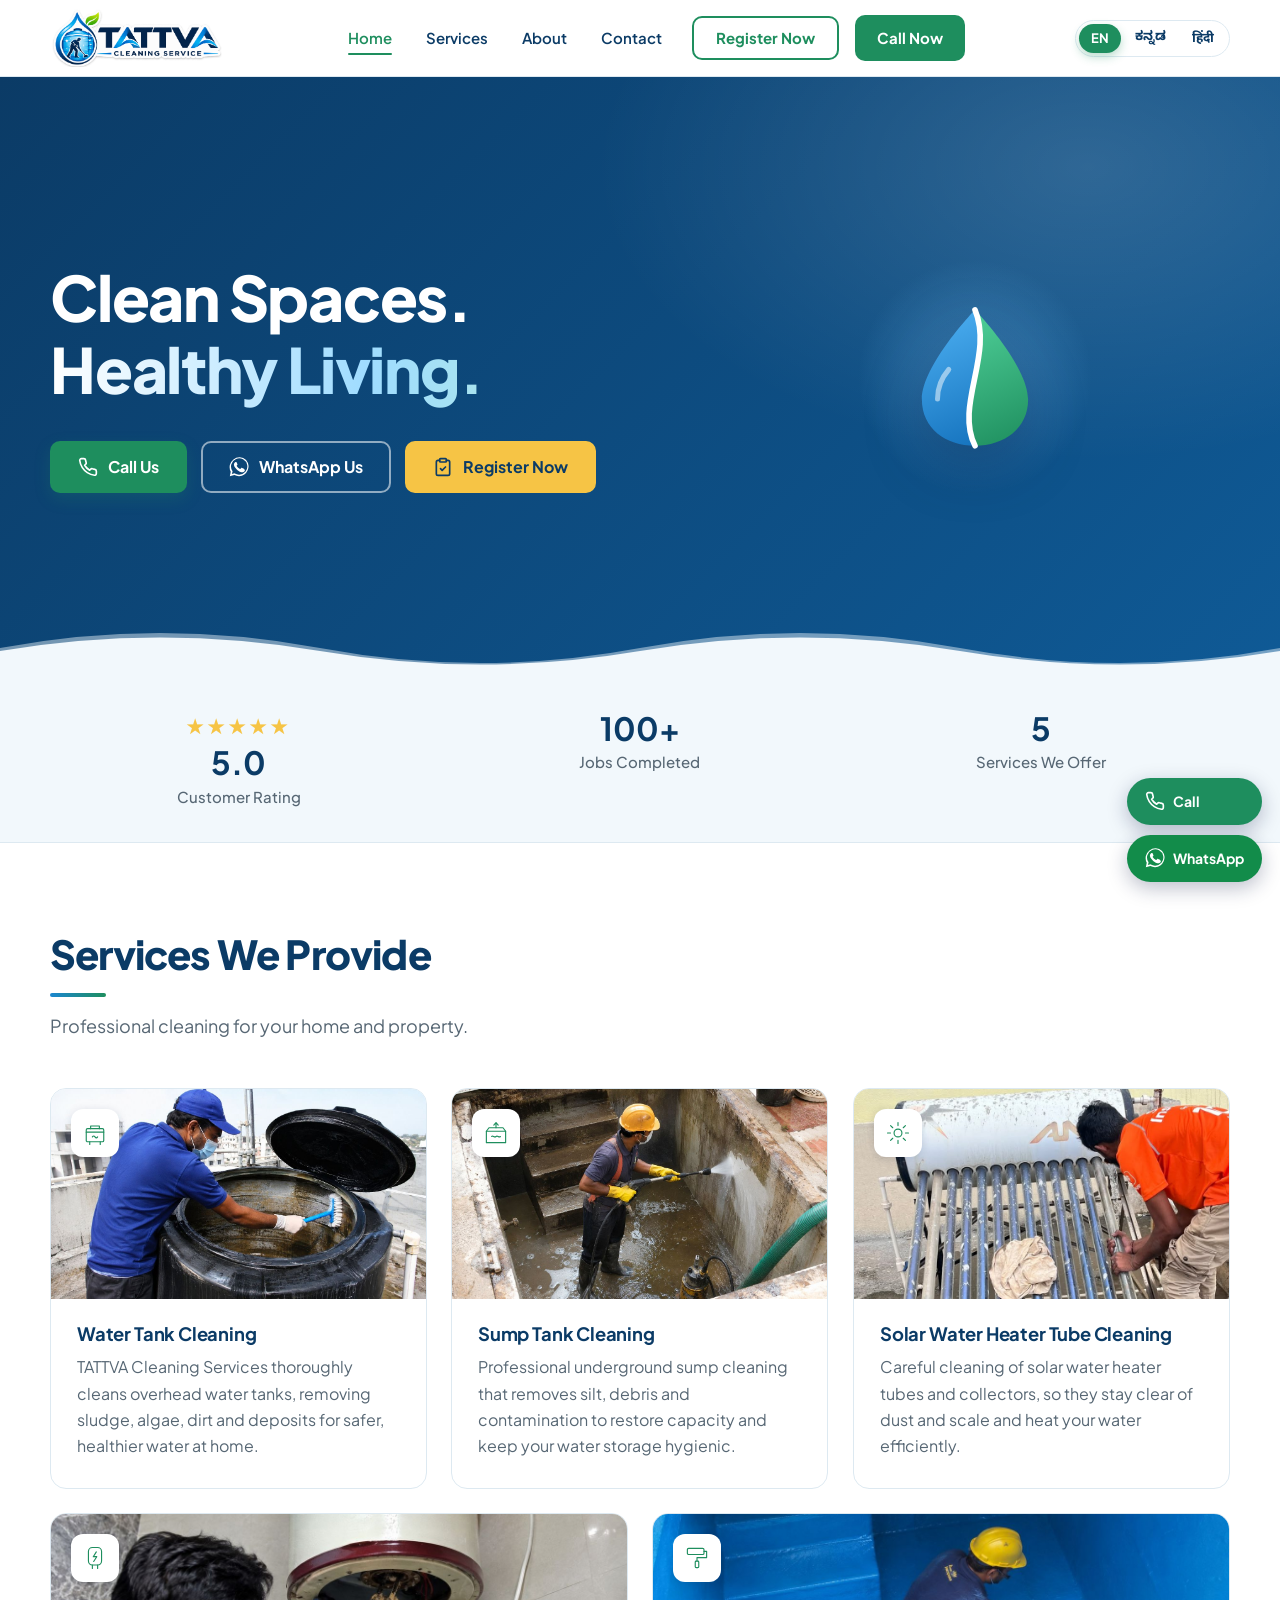
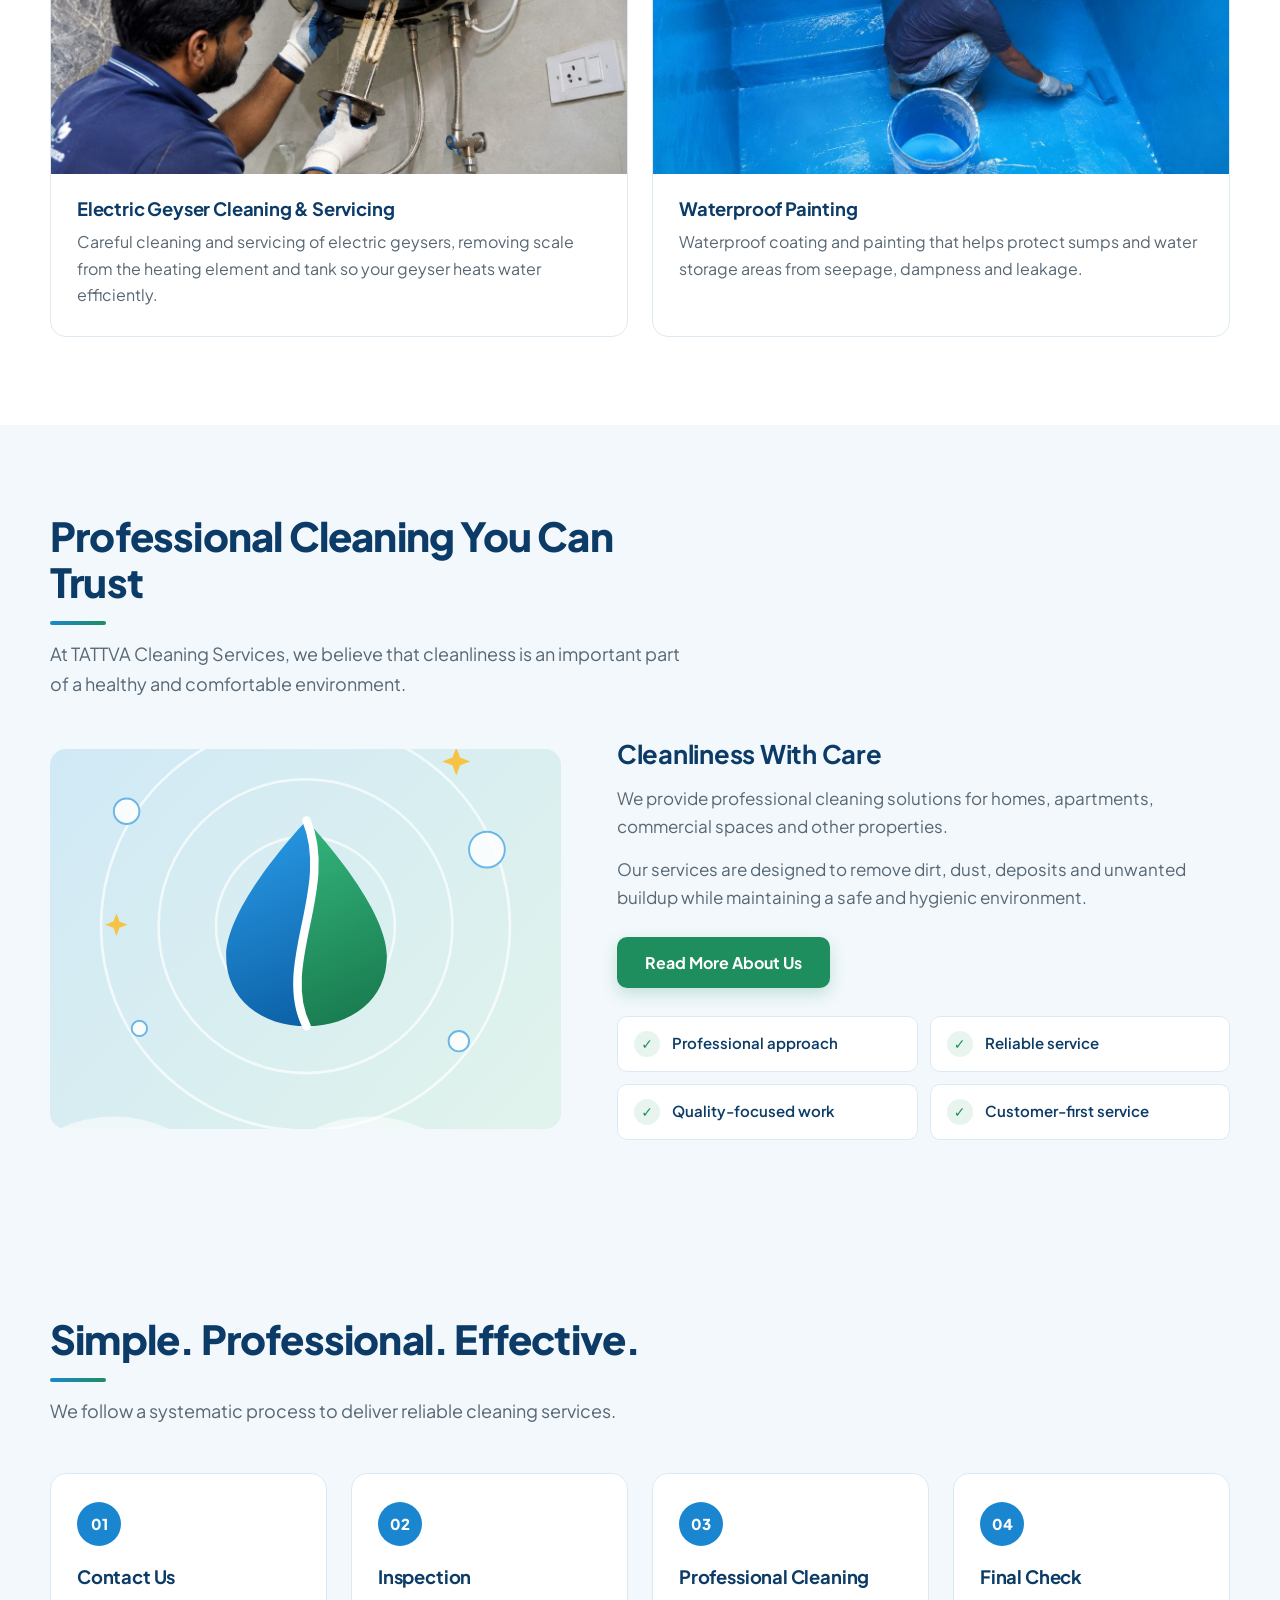
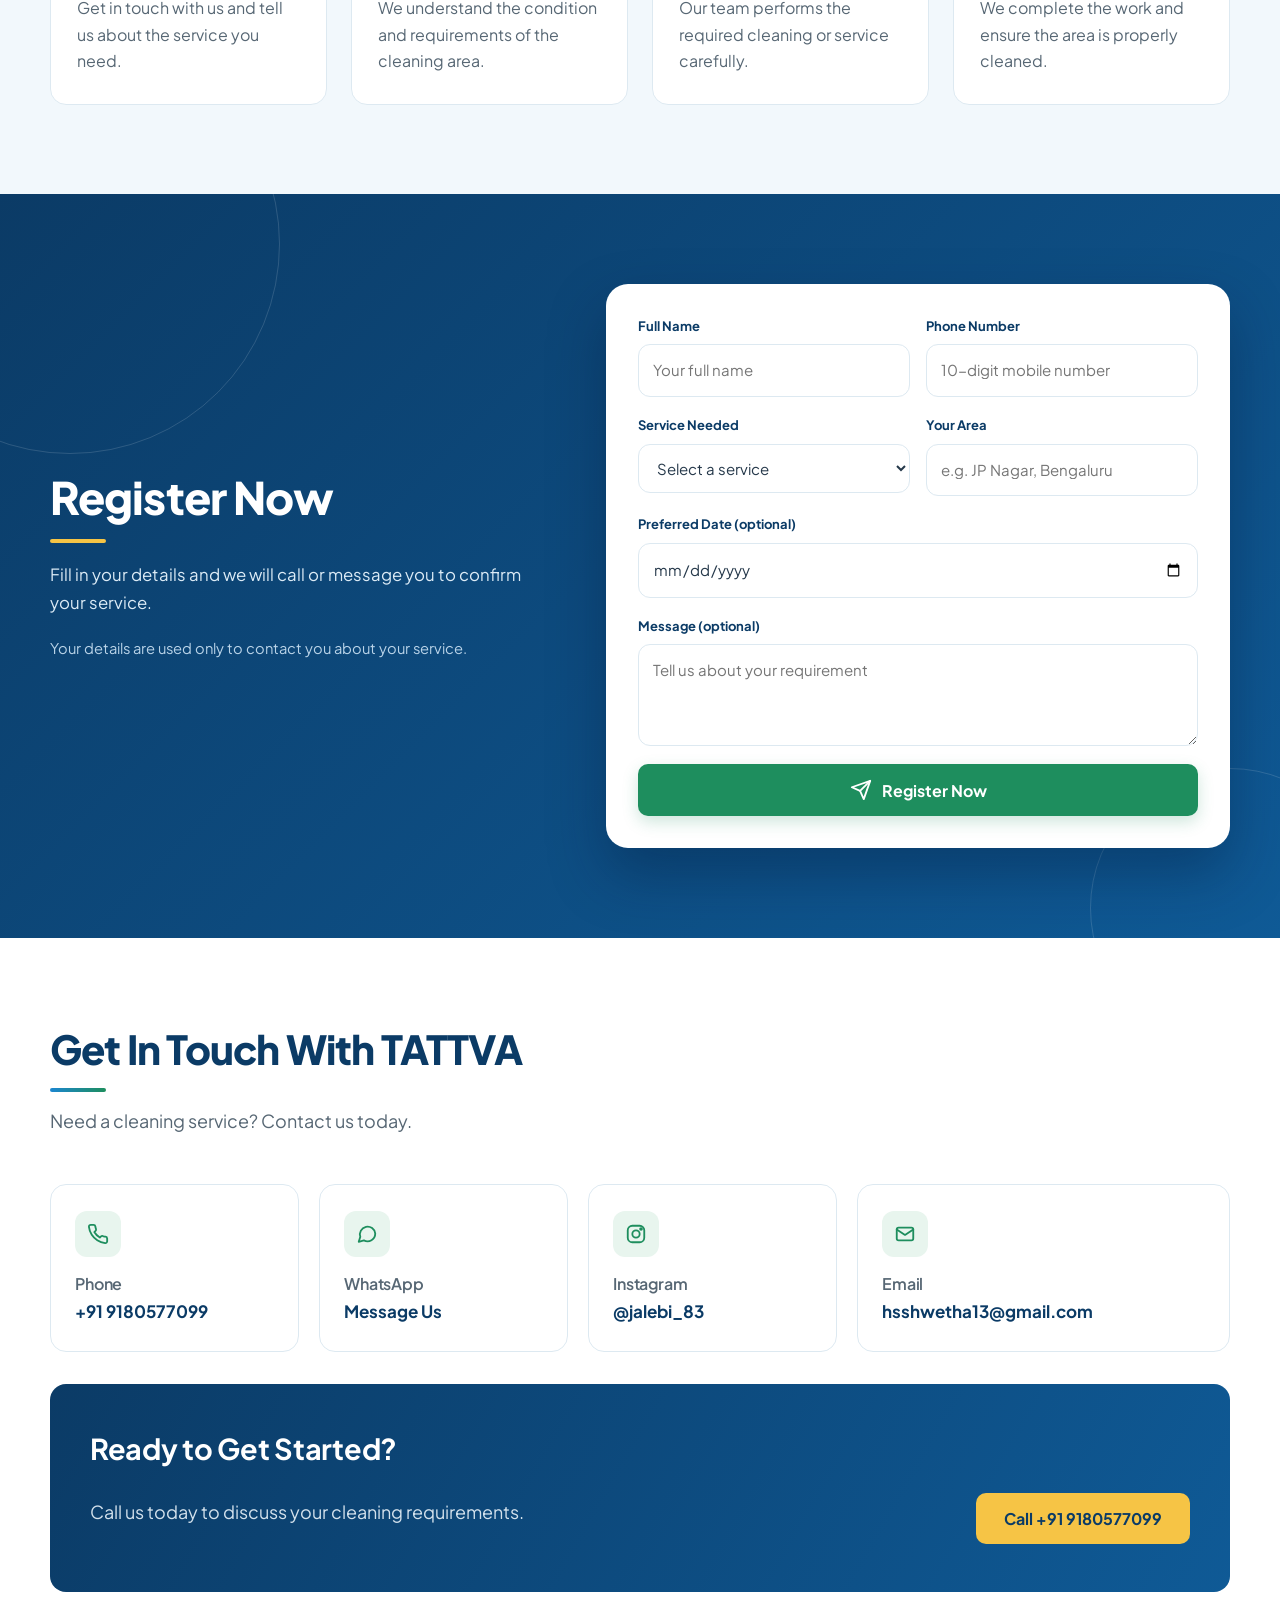
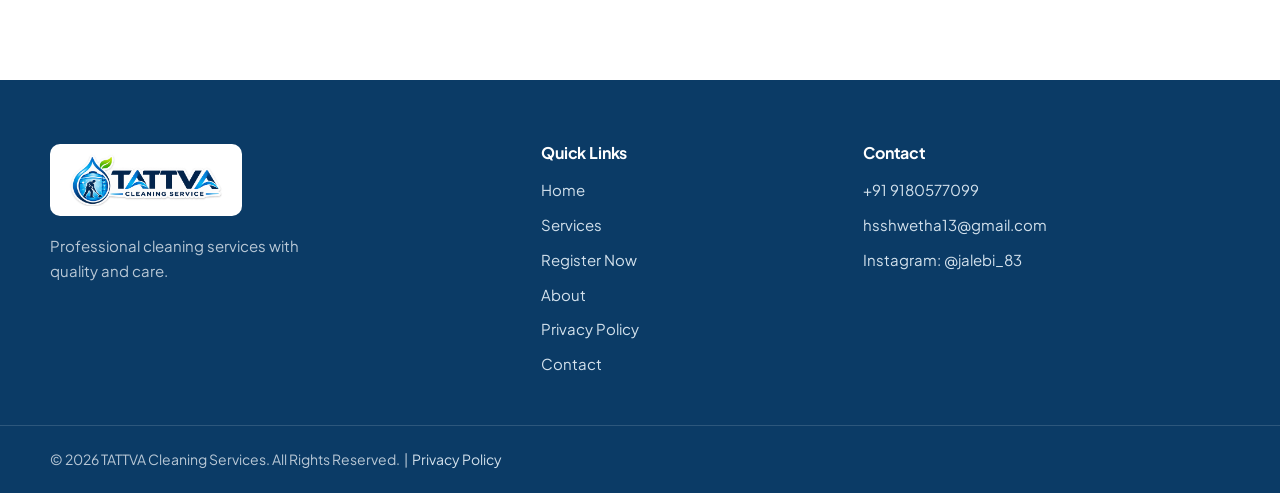
==== commit 35a2903e: "Add files via upload" ====
--- a/index.html
+++ b/index.html
@@ -7,7 +7,7 @@
     <title>Water Tank &amp; Sump Cleaning in Bengaluru | TATTVA Cleaning Services</title>
 
     <meta name="description"
-        content="TATTVA Cleaning Services: professional water tank cleaning, sump cleaning, solar water heater tube cleaning, waterproof painting and car washing in Bengaluru. Call +91 9180577099.">
+        content="TATTVA Cleaning Services: professional water tank cleaning, sump cleaning, solar water heater tube cleaning, electric geyser cleaning and servicing, and waterproof painting in Bengaluru. Call +91 9180577099.">
 
     <meta name="keywords"
         content="water tank cleaning, sump cleaning, solar water heater cleaning, solar tube cleaning, waterproof painting, cleaning services, TATTVA Cleaning Services">
@@ -23,7 +23,7 @@
     <meta property="og:type" content="website">
     <meta property="og:site_name" content="TATTVA Cleaning Services">
     <meta property="og:title" content="Water Tank &amp; Sump Cleaning in Bengaluru | TATTVA Cleaning Services">
-    <meta property="og:description" content="TATTVA Cleaning Services: professional water tank cleaning, sump cleaning, solar water heater tube cleaning, waterproof painting and car washing in Bengaluru. Call +91 9180577099.">
+    <meta property="og:description" content="TATTVA Cleaning Services: professional water tank cleaning, sump cleaning, solar water heater tube cleaning, electric geyser cleaning and servicing, and waterproof painting in Bengaluru. Call +91 9180577099.">
     <meta property="og:url" content="https://hsshwetha39-boop.github.io/TATTVA/">
     <meta property="og:image" content="https://hsshwetha39-boop.github.io/TATTVA/og-image.png">
     <meta name="twitter:card" content="summary_large_image">
@@ -37,7 +37,7 @@
   "image": "https://hsshwetha39-boop.github.io/TATTVA/og-image.png",
   "telephone": "+919180577099",
   "email": "hsshwetha13@gmail.com",
-  "description": "Professional water tank cleaning, sump cleaning, solar water heater tube cleaning, waterproof painting and car washing.",
+  "description": "Professional water tank cleaning, sump cleaning, solar water heater tube cleaning, electric geyser cleaning and servicing, and waterproof painting.",
   "areaServed": {
     "@type": "City",
     "name": "Bengaluru"
@@ -74,14 +74,14 @@
         "@type": "Offer",
         "itemOffered": {
           "@type": "Service",
-          "name": "Waterproof Painting"
+          "name": "Electric Geyser Cleaning and Servicing"
         }
       },
       {
         "@type": "Offer",
         "itemOffered": {
           "@type": "Service",
-          "name": "Car Washing"
+          "name": "Waterproof Painting"
         }
       }
     ]
@@ -198,49 +198,44 @@
                     <p>Professional cleaning for your home and property.</p>
                 </div>
                 <div class="svc-grid">
-
                     <div class="svc-card">
-                        <div class="svc-photo art-tank"><img src="water-tank.png" alt="Water Tank Cleaning" loading="lazy" onerror="this.style.display='none'"></div>
+                        <div class="svc-photo art-tank"><img src="water-tank.jpg" alt="Worker cleaning the inside of an overhead water tank with a brush" width="1200" height="600" loading="lazy" onerror="this.style.display='none'"></div>
                         <span class="svc-icon"><svg viewBox="0 0 64 64" fill="none" stroke="currentColor" stroke-width="2.6" stroke-linecap="round" stroke-linejoin="round"><rect x="12" y="22" width="40" height="30" rx="3"/><path d="M12 30h40M22 22v-6h20v6M20 52v6M44 52v6"/><path d="M26 41c2-3 4-3 6 0s4 3 6 0"/></svg></span>
                         <div class="svc-body">
                             <h3>Water Tank Cleaning</h3>
                             <p>TATTVA Cleaning Services thoroughly cleans overhead water tanks, removing sludge, algae, dirt and deposits for safer, healthier water at home.</p>
                         </div>
                     </div>
-
                     <div class="svc-card">
-                        <div class="svc-photo art-sump"><img src="sump.png" alt="Sump and Tank Cleaning" loading="lazy" onerror="this.style.display='none'"></div>
+                        <div class="svc-photo art-sump"><img src="sump.jpg" alt="Worker pressure-washing the wall of an underground sump" width="1200" height="600" loading="lazy" onerror="this.style.display='none'"></div>
                         <span class="svc-icon"><svg viewBox="0 0 64 64" fill="none" stroke="currentColor" stroke-width="2.6" stroke-linecap="round" stroke-linejoin="round"><path d="M10 28h44v26H10z"/><path d="M10 28l6-8h32l6 8"/><path d="M22 40c3-4 6 4 10 0s6 4 10 0"/><path d="M32 8v12M27 14l5-6 5 6"/></svg></span>
                         <div class="svc-body">
                             <h3>Sump Tank Cleaning</h3>
                             <p>Professional underground sump cleaning that removes silt, debris and contamination to restore capacity and keep your water storage hygienic.</p>
                         </div>
                     </div>
-
                     <div class="svc-card">
-                        <div class="svc-photo art-solar"><img src="solar-tube.png" alt="Solar Water Heater Tube Cleaning" loading="lazy" onerror="this.style.display='none'"></div>
+                        <div class="svc-photo art-solar"><img src="solar-tube.jpg" alt="Technician cleaning the tubes of a solar water heater" width="1200" height="600" loading="lazy" onerror="this.style.display='none'"></div>
                         <span class="svc-icon"><svg viewBox="0 0 64 64" fill="none" stroke="currentColor" stroke-width="2.6" stroke-linecap="round" stroke-linejoin="round"><circle cx="32" cy="32" r="9"/><path d="M32 8v7M32 49v7M8 32h7M49 32h7M15 15l5 5M44 44l5 5M49 15l-5 5M20 44l-5 5"/></svg></span>
                         <div class="svc-body">
                             <h3>Solar Water Heater Tube Cleaning</h3>
                             <p>Careful cleaning of solar water heater tubes and collectors, so they stay clear of dust and scale and heat your water efficiently.</p>
                         </div>
                     </div>
-
                     <div class="svc-card">
-                        <div class="svc-photo art-paint"><img src="Waterproof.png" alt="Sump Waterproof Painting" loading="lazy" onerror="this.style.display='none'"></div>
+                        <div class="svc-photo"><img src="geyser.jpg" alt="Technician servicing an electric geyser heating element covered in scale" width="1200" height="600" loading="lazy" onerror="this.style.display='none'"></div>
+                        <span class="svc-icon"><svg viewBox="0 0 64 64" fill="none" stroke="currentColor" stroke-width="2.6" stroke-linecap="round" stroke-linejoin="round"><rect x="17" y="8" width="30" height="40" rx="9"/><path d="M26 48v8M38 48v8"/><path d="M35 18l-7 11h8l-7 11"/></svg></span>
+                        <div class="svc-body">
+                            <h3>Electric Geyser Cleaning &amp; Servicing</h3>
+                            <p>Careful cleaning and servicing of electric geysers, removing scale from the heating element and tank so your geyser heats water efficiently.</p>
+                        </div>
+                    </div>
+                    <div class="svc-card">
+                        <div class="svc-photo art-paint"><img src="waterproof.jpg" alt="Worker applying blue waterproof coating inside a sump" width="1200" height="600" loading="lazy" onerror="this.style.display='none'"></div>
                         <span class="svc-icon"><svg viewBox="0 0 64 64" fill="none" stroke="currentColor" stroke-width="2.6" stroke-linecap="round" stroke-linejoin="round"><rect x="10" y="10" width="38" height="14" rx="3"/><path d="M48 17h6v14H32v8"/><rect x="28" y="39" width="8" height="15" rx="2"/></svg></span>
                         <div class="svc-body">
                             <h3>Waterproof Painting</h3>
                             <p>Waterproof coating and painting that helps protect sumps and water storage areas from seepage, dampness and leakage.</p>
-                        </div>
-                    </div>
-
-                    <div class="svc-card">
-                        <div class="svc-photo art-car"><img src="" alt="Car Washing" loading="lazy" onerror="this.style.display='none'"></div>
-                        <span class="svc-icon"><svg viewBox="0 0 64 64" fill="none" stroke="currentColor" stroke-width="2.6" stroke-linecap="round" stroke-linejoin="round"><path d="M10 40l5-14c1-3 3-4 6-4h22c3 0 5 1 6 4l5 14v10H10z"/><circle cx="20" cy="46" r="4"/><circle cx="44" cy="46" r="4"/><path d="M15 33h34"/><path d="M22 12c0 3 3 3 3 6M32 10c0 3 3 3 3 6M42 12c0 3 3 3 3 6"/></svg></span>
-                        <div class="svc-body">
-                            <h3>Car Washing</h3>
-                            <p>Thorough car washing and cleaning that leaves your vehicle spotless inside and out. Message us to book a convenient time.</p>
                         </div>
                     </div>
                 </div>
@@ -318,8 +313,8 @@
                                 <option value="Water Tank Cleaning">Water Tank Cleaning</option>
                                 <option value="Sump Tank Cleaning">Sump Tank Cleaning</option>
                                 <option value="Solar Water Heater Tube Cleaning">Solar Water Heater Tube Cleaning</option>
+                                <option value="Electric Geyser Cleaning &amp; Servicing">Electric Geyser Cleaning &amp; Servicing</option>
                                 <option value="Waterproof Painting">Waterproof Painting</option>
-                                <option value="Car Washing">Car Washing</option>
                             </select>
                         </div>
                         <div class="field">
--- a/style.css
+++ b/style.css
@@ -836,7 +836,6 @@
 .svc-photo.art-sump { background-image: url("data:image/svg+xml,%3Csvg xmlns='http://www.w3.org/2000/svg' viewBox='0 0 400 220' preserveAspectRatio='xMidYMid slice'%3E%3Cdefs%3E%3ClinearGradient id='s' x1='0' y1='0' x2='0' y2='1'%3E%3Cstop offset='0' stop-color='%23bfe3f6'/%3E%3Cstop offset='1' stop-color='%23eef8fc'/%3E%3C/linearGradient%3E%3C/defs%3E %3Crect width='400' height='220' fill='url(%23s)'/%3E %3Crect y='72' width='400' height='148' fill='%23cbd7df'/%3E%3Crect y='62' width='400' height='12' fill='%236cc59a'/%3E %3Cpath d='M0 118h72' stroke='%237f98a8' stroke-width='10'/%3E %3Crect x='186' y='68' width='28' height='34' fill='%23f3f9fc' stroke='%239db8c9' stroke-width='2'/%3E %3Cpath d='M192 72v30M208 72v30M192 80h16M192 90h16M192 100h16' stroke='%239db8c9' stroke-width='2'/%3E %3Crect x='176' y='56' width='48' height='11' rx='4' fill='%237f98a8'/%3E %3Crect x='70' y='98' width='260' height='104' rx='10' fill='%23f3f9fc' stroke='%239db8c9' stroke-width='3'/%3E %3Cpath d='M70 144q32.5 -12 65 0t65 0t65 0t65 0V192a10 10 0 0 1 -10 10H80a10 10 0 0 1 -10 -10Z' fill='%231b86d0' fill-opacity='.88'/%3E %3Cpath d='M70 150q32.5 -12 65 0t65 0t65 0t65 0' fill='none' stroke='%23fff' stroke-opacity='.4' stroke-width='3'/%3E %3Cg fill='%23fff' fill-opacity='.6'%3E%3Ccircle cx='120' cy='176' r='6'/%3E%3Ccircle cx='150' cy='164' r='4'/%3E%3Ccircle cx='250' cy='178' r='7'/%3E%3Ccircle cx='282' cy='162' r='4'/%3E%3C/g%3E %3Cpath d='M332 44l2.7 7.2 7.2 2.7 -7.2 2.7 -2.7 7.2 -2.7 -7.2 -7.2 -2.7 7.2 -2.7z' fill='%23f6c445'/%3E%3Cpath d='M62 40l2.0999999999999996 5.6 5.6 2.0999999999999996 -5.6 2.0999999999999996 -2.0999999999999996 5.6 -2.0999999999999996 -5.6 -5.6 -2.0999999999999996 5.6 -2.0999999999999996z' fill='%23f6c445'/%3E%3C/svg%3E"); }
 .svc-photo.art-solar { background-image: url("data:image/svg+xml,%3Csvg xmlns='http://www.w3.org/2000/svg' viewBox='0 0 400 220' preserveAspectRatio='xMidYMid slice'%3E%3Cdefs%3E %3ClinearGradient id='s' x1='0' y1='0' x2='0' y2='1'%3E%3Cstop offset='0' stop-color='%23cfe8f7'/%3E%3Cstop offset='1' stop-color='%23f6fbfd'/%3E%3C/linearGradient%3E %3ClinearGradient id='tb' x1='0' y1='0' x2='1' y2='0'%3E%3Cstop offset='0' stop-color='%230b3f73'/%3E%3Cstop offset='.45' stop-color='%232d86c9'/%3E%3Cstop offset='1' stop-color='%230b3f73'/%3E%3C/linearGradient%3E %3ClinearGradient id='tk' x1='0' y1='0' x2='0' y2='1'%3E%3Cstop offset='0' stop-color='%23f4f8fb'/%3E%3Cstop offset='1' stop-color='%23c5d3dd'/%3E%3C/linearGradient%3E%3C/defs%3E %3Crect width='400' height='220' fill='url(%23s)'/%3E %3Cg stroke='%23f6c445' stroke-opacity='.65' stroke-width='4' stroke-linecap='round'%3E%3Cpath d='M348 12v10M348 88v10M306 55h10M380 55h10M318 25l7 7M371 78l7 7M378 25l-7 7M325 78l-7 7'/%3E%3C/g%3E %3Ccircle cx='348' cy='55' r='24' fill='%23f6c445'/%3E %3Crect y='190' width='400' height='30' fill='%23c4d3dd'/%3E%3Crect y='190' width='400' height='5' fill='%23a9bcc9'/%3E %3Cpath d='M130 182l-14 12M290 182l14 12' stroke='%237f98a8' stroke-width='6' stroke-linecap='round'/%3E %3Crect x='108' y='178' width='200' height='8' rx='4' fill='%237f98a8'/%3E %3Cg%3E%3Crect x='118' y='104' width='14' height='78' rx='7' fill='url(%23tb)' stroke='%230b4f86' stroke-width='1.2'/%3E%3Crect x='121' y='110' width='3' height='62' rx='1.5' fill='%23fff' fill-opacity='.45'/%3E%3C/g%3E%3Cg%3E%3Crect x='140' y='104' width='14' height='78' rx='7' fill='url(%23tb)' stroke='%230b4f86' stroke-width='1.2'/%3E%3Crect x='143' y='110' width='3' height='62' rx='1.5' fill='%23fff' fill-opacity='.45'/%3E%3C/g%3E%3Cg%3E%3Crect x='162' y='104' width='14' height='78' rx='7' fill='url(%23tb)' stroke='%230b4f86' stroke-width='1.2'/%3E%3Crect x='165' y='110' width='3' height='62' rx='1.5' fill='%23fff' fill-opacity='.45'/%3E%3C/g%3E%3Cg%3E%3Crect x='184' y='104' width='14' height='78' rx='7' fill='url(%23tb)' stroke='%230b4f86' stroke-width='1.2'/%3E%3Crect x='187' y='110' width='3' height='62' rx='1.5' fill='%23fff' fill-opacity='.45'/%3E%3C/g%3E%3Cg%3E%3Crect x='206' y='104' width='14' height='78' rx='7' fill='url(%23tb)' stroke='%230b4f86' stroke-width='1.2'/%3E%3Crect x='209' y='110' width='3' height='62' rx='1.5' fill='%23fff' fill-opacity='.45'/%3E%3C/g%3E%3Cg%3E%3Crect x='228' y='104' width='14' height='78' rx='7' fill='url(%23tb)' stroke='%230b4f86' stroke-width='1.2'/%3E%3Crect x='231' y='110' width='3' height='62' rx='1.5' fill='%23fff' fill-opacity='.45'/%3E%3C/g%3E%3Cg%3E%3Crect x='250' y='104' width='14' height='78' rx='7' fill='url(%23tb)' stroke='%230b4f86' stroke-width='1.2'/%3E%3Crect x='253' y='110' width='3' height='62' rx='1.5' fill='%23fff' fill-opacity='.45'/%3E%3C/g%3E%3Cg%3E%3Crect x='272' y='104' width='14' height='78' rx='7' fill='url(%23tb)' stroke='%230b4f86' stroke-width='1.2'/%3E%3Crect x='275' y='110' width='3' height='62' rx='1.5' fill='%23fff' fill-opacity='.45'/%3E%3C/g%3E %3Crect x='104' y='70' width='208' height='38' rx='19' fill='url(%23tk)' stroke='%23aebfcb' stroke-width='2'/%3E %3Crect x='122' y='78' width='172' height='7' rx='3.5' fill='%23fff' fill-opacity='.8'/%3E %3Cpath d='M208 70V52h18' fill='none' stroke='%237f98a8' stroke-width='6' stroke-linecap='round'/%3E %3Cg fill='%23fff' fill-opacity='.85' stroke='%236ab6e8' stroke-width='1.5'%3E%3Ccircle cx='72' cy='140' r='7'/%3E%3Ccircle cx='56' cy='118' r='4'/%3E%3Ccircle cx='338' cy='150' r='6'/%3E%3C/g%3E %3Cpath d='M66 66l3 8 8 3 -8 3 -3 8 -3 -8 -8 -3 8 -3z' fill='%23f6c445'/%3E%3Cpath d='M270 38l2.4000000000000004 6.4 6.4 2.4000000000000004 -6.4 2.4000000000000004 -2.4000000000000004 6.4 -2.4000000000000004 -6.4 -6.4 -2.4000000000000004 6.4 -2.4000000000000004z' fill='%23f6c445'/%3E%3C/svg%3E"); }
 .svc-photo.art-paint { background-image: url("data:image/svg+xml,%3Csvg xmlns='http://www.w3.org/2000/svg' viewBox='0 0 600 220' preserveAspectRatio='xMidYMid slice'%3E%3Cdefs%3E%3ClinearGradient id='p' x1='0' y1='0' x2='1' y2='0'%3E%3Cstop offset='0' stop-color='%231b86d0'/%3E%3Cstop offset='1' stop-color='%231e8e5e'/%3E%3C/linearGradient%3E%3C/defs%3E %3Crect width='600' height='220' fill='%23e8eef2'/%3E %3Cg stroke='%23d5dfe6' stroke-width='2'%3E%3Cpath d='M0 30h600M0 204h600'/%3E%3C/g%3E %3Crect x='-40' y='52' width='420' height='118' rx='16' fill='url(%23p)'/%3E %3Cg fill='url(%23p)'%3E%3Cpath d='M96 168v20a7 7 0 0 0 14 0v-20z'/%3E%3Cpath d='M200 168v28a7 7 0 0 0 14 0v-28z'/%3E%3Cpath d='M300 168v14a6 6 0 0 0 12 0v-14z'/%3E%3C/g%3E %3Cg fill='%23fff' fill-opacity='.55'%3E%3Cellipse cx='130' cy='90' rx='4' ry='7'/%3E%3Cellipse cx='200' cy='122' rx='3' ry='6'/%3E%3Cellipse cx='260' cy='84' rx='4' ry='7'/%3E%3Cellipse cx='80' cy='134' rx='3' ry='6'/%3E%3Cellipse cx='330' cy='128' rx='4' ry='7'/%3E%3C/g%3E %3Cg transform='translate(130 0)'%3E%3Cpath d='M296 104h24q12 0 12 12v24' fill='none' stroke='%237f98a8' stroke-width='6' stroke-linecap='round'/%3E %3Crect x='326' y='138' width='14' height='46' rx='6' fill='%23f6c445'/%3E %3Crect x='240' y='70' width='66' height='38' rx='19' fill='%23f6fafc' stroke='%23c4d3dd' stroke-width='3'/%3E%3Cpath d='M252 89h42' stroke='%231b86d0' stroke-width='5' stroke-linecap='round' opacity='.6'/%3E%3C/g%3E %3Cpath d='M540 40l2.7 7.2 7.2 2.7 -7.2 2.7 -2.7 7.2 -2.7 -7.2 -7.2 -2.7 7.2 -2.7z' fill='%23f6c445'/%3E%3Cpath d='M60 28l2.0999999999999996 5.6 5.6 2.0999999999999996 -5.6 2.0999999999999996 -2.0999999999999996 5.6 -2.0999999999999996 -5.6 -5.6 -2.0999999999999996 5.6 -2.0999999999999996z' fill='%23f6c445'/%3E%3Cpath d='M470 150l1.7999999999999998 4.8 4.8 1.7999999999999998 -4.8 1.7999999999999998 -1.7999999999999998 4.8 -1.7999999999999998 -4.8 -4.8 -1.7999999999999998 4.8 -1.7999999999999998z' fill='%23f6c445'/%3E%3C/svg%3E"); }
-.svc-photo.art-car { background-image: url("data:image/svg+xml,%3Csvg xmlns='http://www.w3.org/2000/svg' viewBox='0 0 600 220' preserveAspectRatio='xMidYMid slice'%3E%3Cdefs%3E%3ClinearGradient id='s' x1='0' y1='0' x2='0' y2='1'%3E%3Cstop offset='0' stop-color='%23bfe3f6'/%3E%3Cstop offset='1' stop-color='%23eef8fc'/%3E%3C/linearGradient%3E%3C/defs%3E %3Crect width='600' height='220' fill='url(%23s)'/%3E %3Crect y='170' width='600' height='50' fill='%23b6c6d1'/%3E%3Cpath d='M0 196h600' stroke='%23fff' stroke-opacity='.6' stroke-width='3' stroke-dasharray='30 24'/%3E %3Cg fill='%23fff' opacity='.7'%3E%3Cellipse cx='90' cy='50' rx='36' ry='11'/%3E%3Cellipse cx='118' cy='42' rx='24' ry='10'/%3E%3Cellipse cx='520' cy='62' rx='32' ry='10'/%3E%3C/g%3E %3Cg transform='translate(121 0)'%3E %3Cpath d='M60 168v-26q0-12 12-15l40-9 24-26q6-6 14-6h66q10 0 16 7l26 25 28 8q12 3 12 15v27z' fill='%231b86d0'/%3E %3Cpath d='M130 118l16-22h66l24 22z' fill='%23e0f2fc'/%3E%3Cpath d='M180 96v22' stroke='%231b86d0' stroke-width='4'/%3E %3Crect x='60' y='150' width='238' height='6' fill='%230f5a96' opacity='.5'/%3E %3Cg fill='%232b3a47'%3E%3Ccircle cx='112' cy='168' r='21'/%3E%3Ccircle cx='248' cy='168' r='21'/%3E%3C/g%3E%3Cg fill='%23d3dde3'%3E%3Ccircle cx='112' cy='168' r='9'/%3E%3Ccircle cx='248' cy='168' r='9'/%3E%3C/g%3E %3Cg fill='%23fff' stroke='%238fc7ee' stroke-width='1.5'%3E%3Ccircle cx='170' cy='82' r='10'/%3E%3Ccircle cx='192' cy='74' r='13'/%3E%3Ccircle cx='214' cy='82' r='9'/%3E%3Ccircle cx='150' cy='92' r='7'/%3E%3Ccircle cx='238' cy='96' r='8'/%3E%3Ccircle cx='122' cy='124' r='8'/%3E%3Ccircle cx='268' cy='126' r='7'/%3E%3Ccircle cx='290' cy='64' r='10'/%3E%3Ccircle cx='316' cy='92' r='6'/%3E%3Ccircle cx='56' cy='100' r='8'/%3E%3C/g%3E %3C/g%3E %3Cpath d='M30 84q90 -40 170 8' fill='none' stroke='%23fff' stroke-width='4' stroke-linecap='round' stroke-dasharray='1 9'/%3E %3Cpath d='M520 36l2.7 7.2 7.2 2.7 -7.2 2.7 -2.7 7.2 -2.7 -7.2 -7.2 -2.7 7.2 -2.7z' fill='%23f6c445'/%3E%3Cpath d='M60 110l2.0999999999999996 5.6 5.6 2.0999999999999996 -5.6 2.0999999999999996 -2.0999999999999996 5.6 -2.0999999999999996 -5.6 -5.6 -2.0999999999999996 5.6 -2.0999999999999996z' fill='%23f6c445'/%3E%3C/svg%3E"); }
 .about-image.art-about { background-image: url("data:image/svg+xml,%3Csvg xmlns='http://www.w3.org/2000/svg' viewBox='0 0 400 440' preserveAspectRatio='xMidYMid slice'%3E%3Cdefs%3E%3ClinearGradient id='b' x1='0' y1='0' x2='1' y2='1'%3E%3Cstop offset='0' stop-color='%23cfe8f7'/%3E%3Cstop offset='1' stop-color='%23e2f4ea'/%3E%3C/linearGradient%3E %3ClinearGradient id='l' x1='8' y1='4' x2='26' y2='46' gradientUnits='userSpaceOnUse'%3E%3Cstop offset='0' stop-color='%232a9be6'/%3E%3Cstop offset='1' stop-color='%230b5fa5'/%3E%3C/linearGradient%3E %3ClinearGradient id='g' x1='22' y1='4' x2='40' y2='46' gradientUnits='userSpaceOnUse'%3E%3Cstop offset='0' stop-color='%2334b57d'/%3E%3Cstop offset='1' stop-color='%2317774c'/%3E%3C/linearGradient%3E%3C/defs%3E %3Crect width='400' height='440' fill='url(%23b)'/%3E %3Cg fill='none' stroke='%23fff' stroke-opacity='.7' stroke-width='2'%3E%3Ccircle cx='200' cy='210' r='70'/%3E%3Ccircle cx='200' cy='210' r='115'/%3E%3Ccircle cx='200' cy='210' r='160'/%3E%3C/g%3E %3Cg transform='translate(112 118) scale(3.7)'%3E%3Cpath d='M24 2.5C24 2.5 7 20.2 7 31.2C7 40.4 14.6 46 24 46C17.5 33 30 17 24 2.5Z' fill='url(%23l)'/%3E%3Cpath d='M24 2.5C24 2.5 41 20.2 41 31.2C41 40.4 33.4 46 24 46C17.5 33 30 17 24 2.5Z' fill='url(%23g)'/%3E%3Cpath d='M24 46C17.5 33 30 17 24 2.5' fill='none' stroke='%23fff' stroke-width='1.8' stroke-linecap='round'/%3E%3C/g%3E %3Cpath d='M0 372q50 -26 100 0t100 0t100 0t100 0V440H0Z' fill='%23fff' fill-opacity='.6'/%3E%3Cpath d='M0 396q50 -22 100 0t100 0t100 0t100 0V440H0Z' fill='%23fff' fill-opacity='.9'/%3E %3Cg fill='%23fff' fill-opacity='.85' stroke='%236ab6e8' stroke-width='1.5'%3E%3Ccircle cx='60' cy='120' r='10'/%3E%3Ccircle cx='342' cy='150' r='14'/%3E%3Ccircle cx='320' cy='300' r='8'/%3E%3Ccircle cx='70' cy='290' r='6'/%3E%3C/g%3E %3Cpath d='M318 70l3 8 8 3 -8 3 -3 8 -3 -8 -8 -3 8 -3z' fill='%23f6c445'/%3E%3Cpath d='M52 200l2.4000000000000004 6.4 6.4 2.4000000000000004 -6.4 2.4000000000000004 -2.4000000000000004 6.4 -2.4000000000000004 -6.4 -6.4 -2.4000000000000004 6.4 -2.4000000000000004z' fill='%23f6c445'/%3E%3C/svg%3E"); }
 
 
@@ -1018,4 +1017,10 @@
     grid-column: 1 / -1; display: flex; flex-wrap: wrap; align-items: center; gap: 6px 12px;
     padding: 14px 16px; border-radius: 12px; background: #fdecec; color: #a12a2a; font-weight: 600;
 }
-.form-error a { color: var(--ink); text-decoration: underline; font-weight: 700; }+.form-error a { color: var(--ink); text-decoration: underline; font-weight: 700; }
+
+
+/* real service photos: the two wide cards get a slightly taller picture */
+@media (min-width: 1001px) {
+    .svc-card:nth-child(n+4) .svc-photo { height: 260px; }
+}
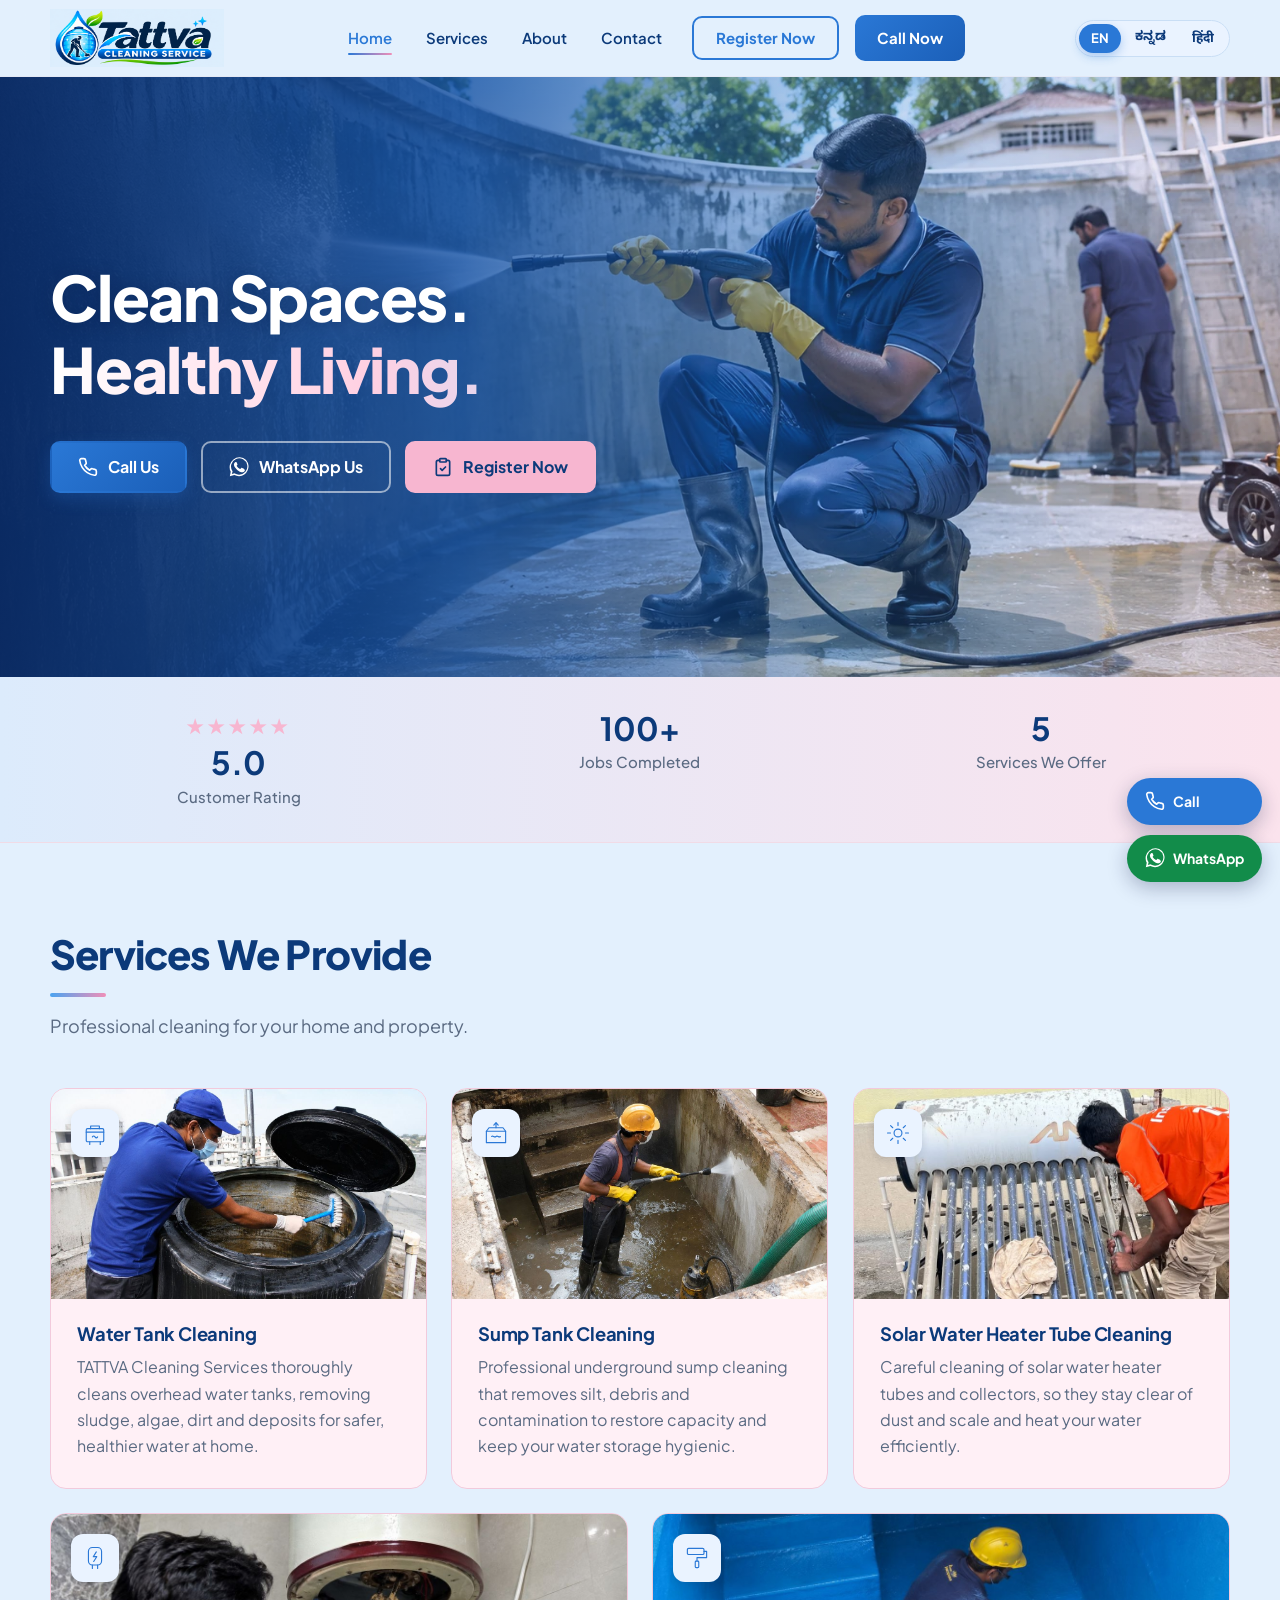
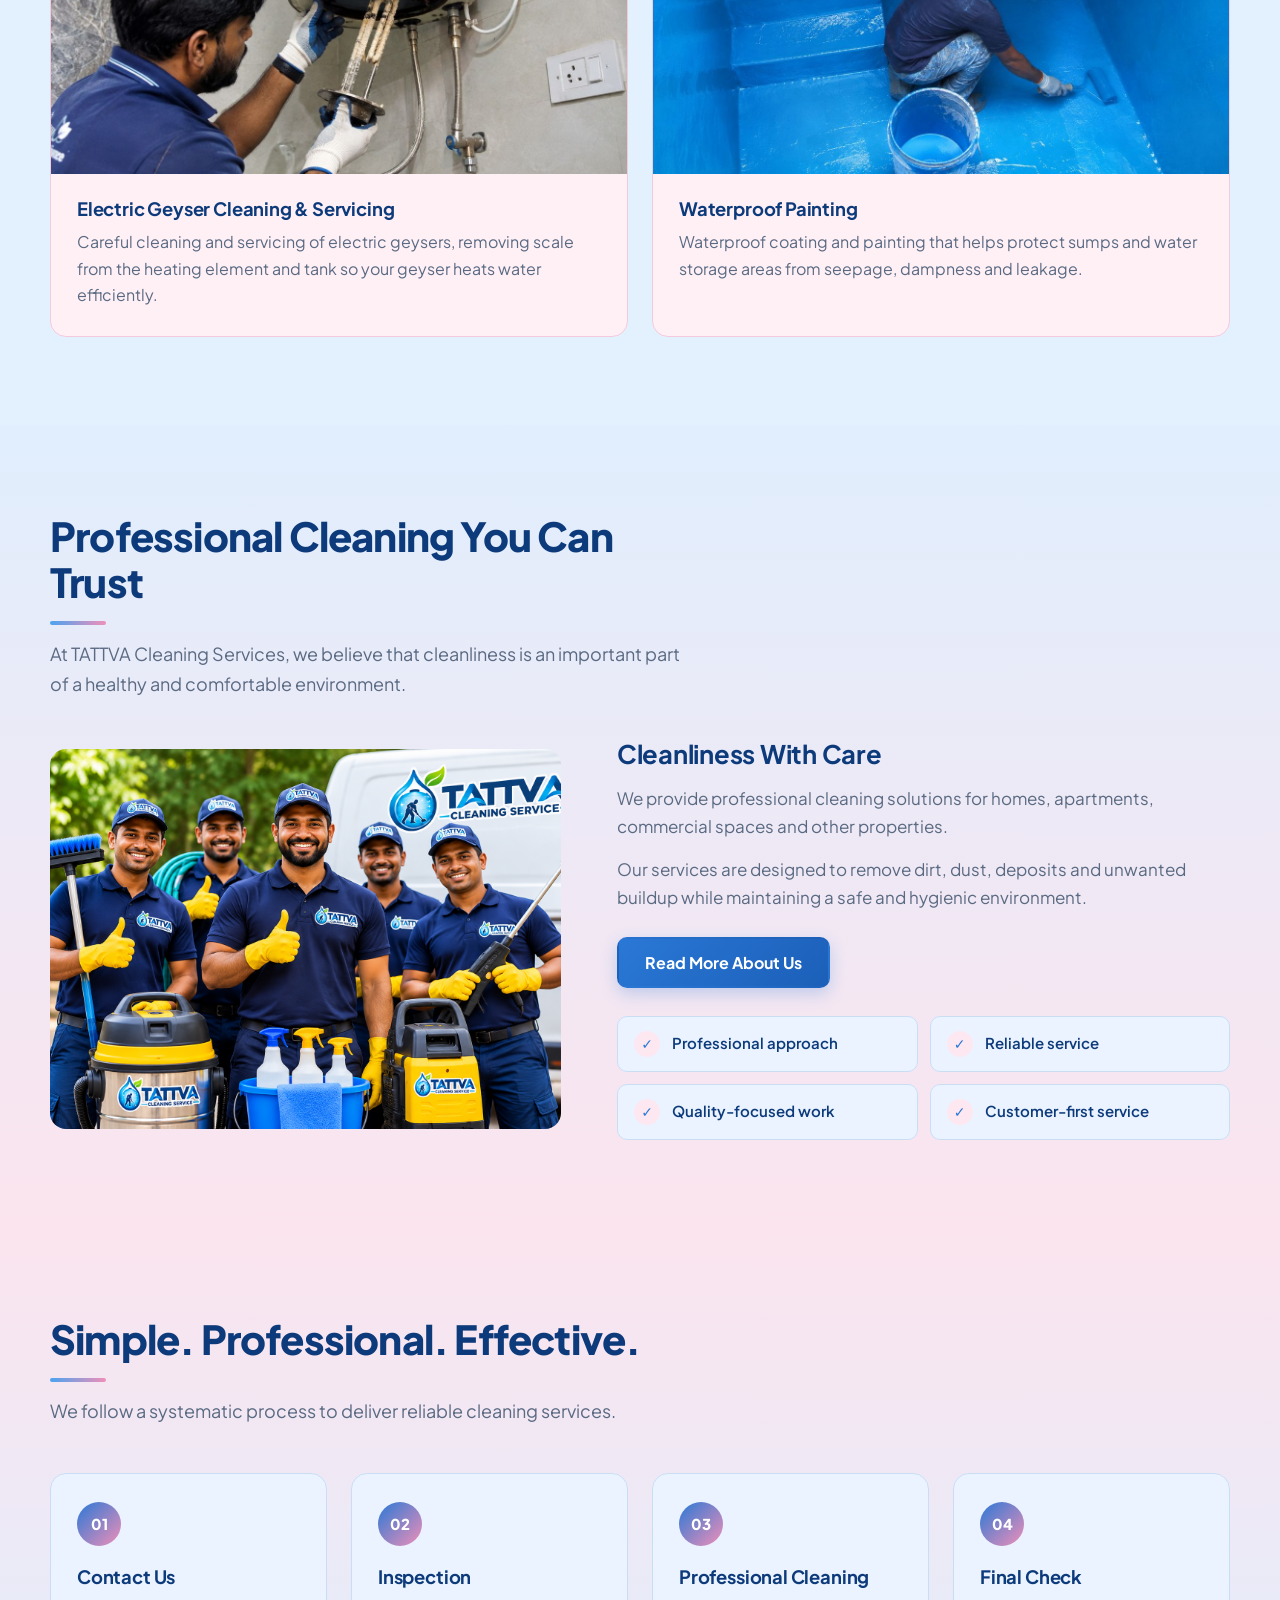
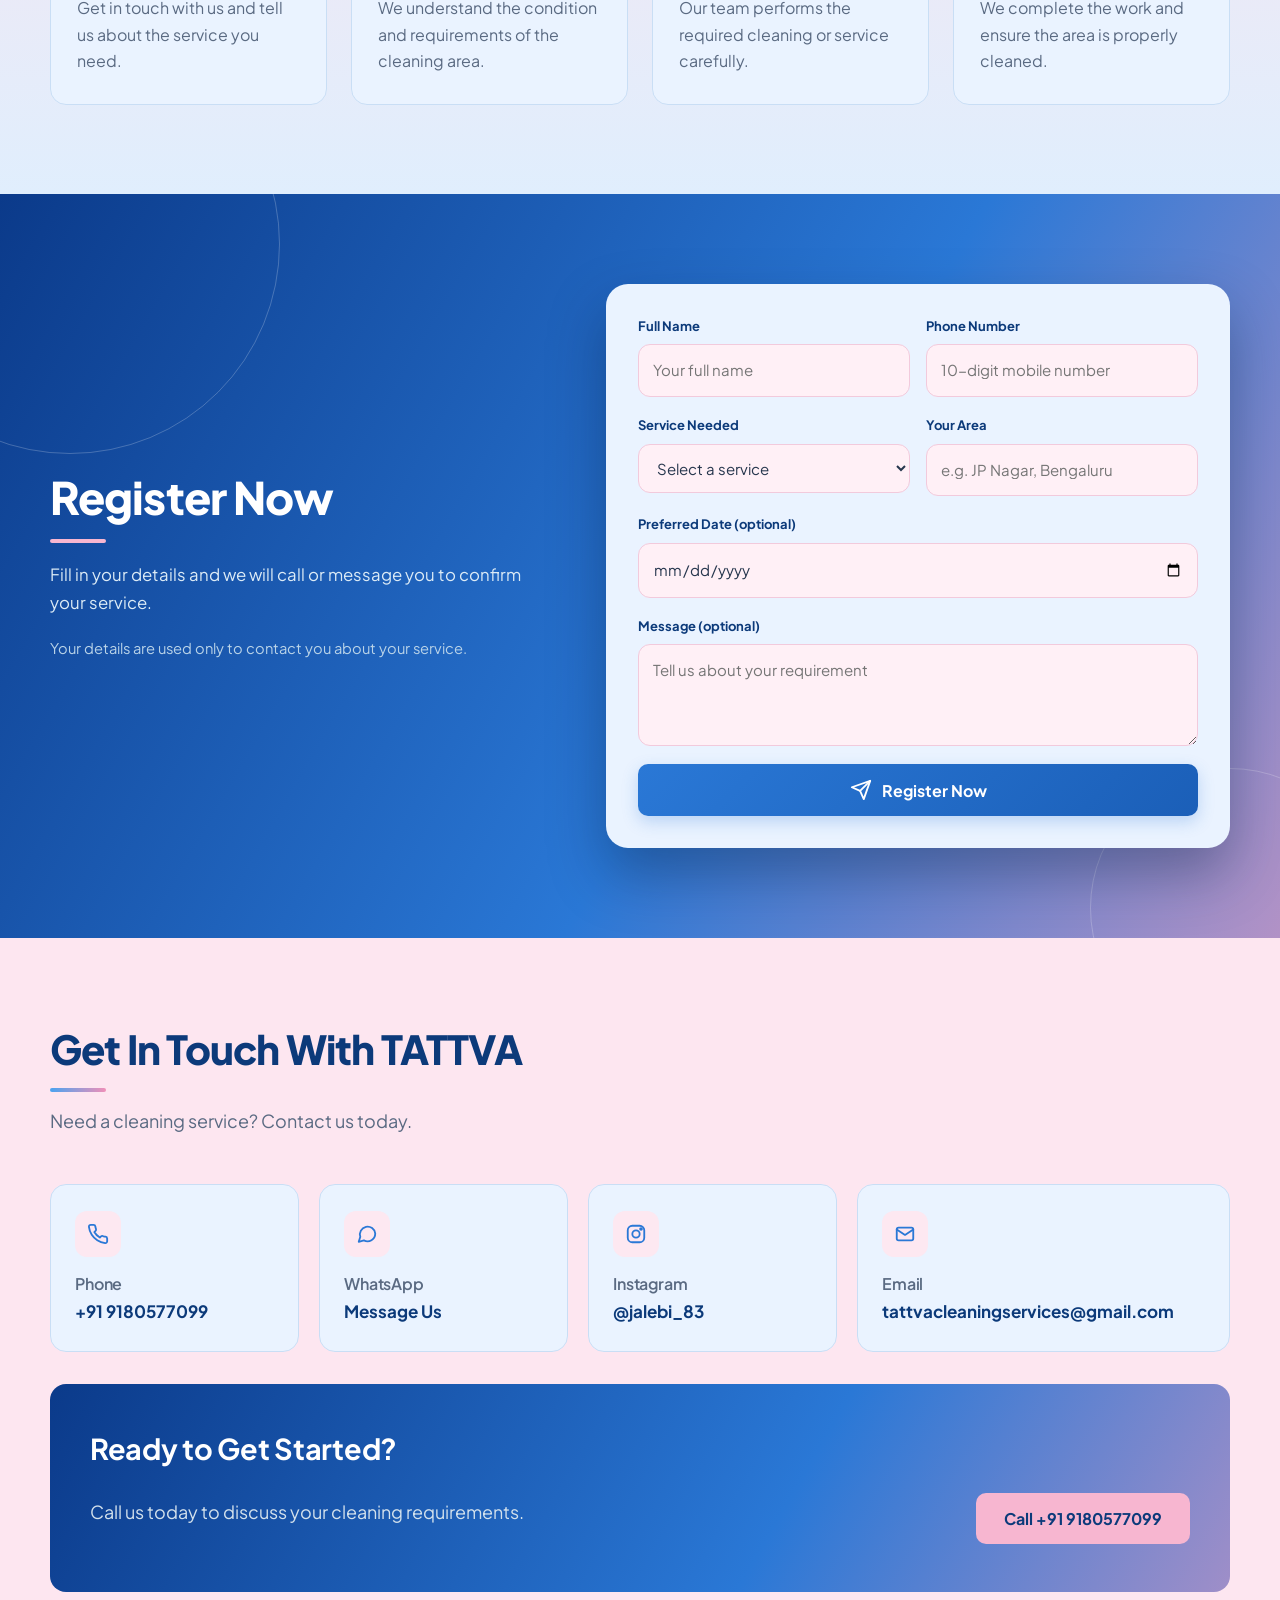
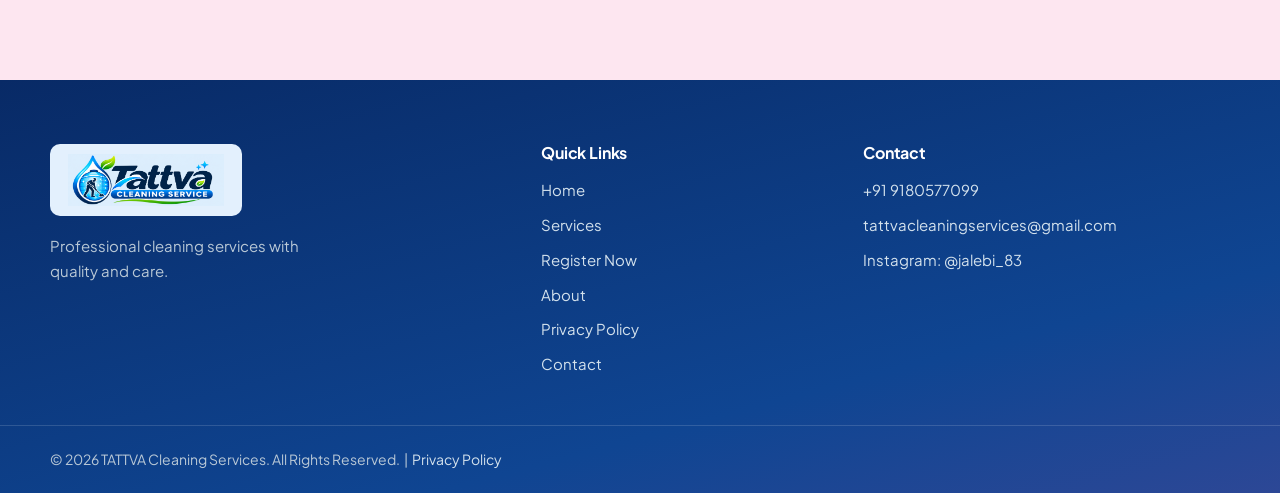
==== commit 73e96d2d: "Add files via upload" ====
--- a/index.html
+++ b/index.html
@@ -18,25 +18,25 @@
     <link href="https://fonts.googleapis.com/css2?family=Plus+Jakarta+Sans:wght@400;500;600;700;800&family=Noto+Sans+Kannada:wght@400;500;600;700;800&family=Noto+Sans+Devanagari:wght@400;500;600;700;800&display=swap"
         rel="stylesheet">
 
-        <link rel="canonical" href="https://hsshwetha39-boop.github.io/TATTVA/">
-    <meta name="theme-color" content="#0b3b66">
+        <link rel="canonical" href="https://tattvawatertankcleaningservices.in/">
+    <meta name="theme-color" content="#0c3a7a">
     <meta property="og:type" content="website">
     <meta property="og:site_name" content="TATTVA Cleaning Services">
     <meta property="og:title" content="Water Tank &amp; Sump Cleaning in Bengaluru | TATTVA Cleaning Services">
     <meta property="og:description" content="TATTVA Cleaning Services: professional water tank cleaning, sump cleaning, solar water heater tube cleaning, electric geyser cleaning and servicing, and waterproof painting in Bengaluru. Call +91 9180577099.">
-    <meta property="og:url" content="https://hsshwetha39-boop.github.io/TATTVA/">
-    <meta property="og:image" content="https://hsshwetha39-boop.github.io/TATTVA/og-image.png">
+    <meta property="og:url" content="https://tattvawatertankcleaningservices.in/">
+    <meta property="og:image" content="https://tattvawatertankcleaningservices.in/og-image.png">
     <meta name="twitter:card" content="summary_large_image">
     <script type="application/ld+json">
 {
   "@context": "https://schema.org",
   "@type": "HomeAndConstructionBusiness",
   "name": "TATTVA Cleaning Services",
-  "url": "https://hsshwetha39-boop.github.io/TATTVA/",
-  "logo": "https://hsshwetha39-boop.github.io/TATTVA/logo.png",
-  "image": "https://hsshwetha39-boop.github.io/TATTVA/og-image.png",
+  "url": "https://tattvawatertankcleaningservices.in/",
+  "logo": "https://tattvawatertankcleaningservices.in/logo.png",
+  "image": "https://tattvawatertankcleaningservices.in/og-image.png",
   "telephone": "+919180577099",
-  "email": "hsshwetha13@gmail.com",
+  "email": "tattvacleaningservices@gmail.com",
   "description": "Professional water tank cleaning, sump cleaning, solar water heater tube cleaning, electric geyser cleaning and servicing, and waterproof painting.",
   "areaServed": {
     "@type": "City",
@@ -124,27 +124,14 @@
     <main>
 
         <!-- HERO -->
+        
+<!-- HERO BANNER -->
         <section class="hero" id="home">
-            <div class="hero-overlay"></div>
-            <div class="hero-bubbles" aria-hidden="true"><i></i><i></i><i></i><i></i><i></i><i></i><i></i></div>
-                        <div class="hero-art" aria-hidden="true">
-                <span class="ring"></span><span class="ring"></span><span class="ring"></span>
-                <span class="glow"></span>
-                <svg class="drop" viewBox="0 0 48 48">
-                    <defs>
-                        <linearGradient id="lbH" x1="8" y1="4" x2="26" y2="46" gradientUnits="userSpaceOnUse"><stop offset="0" stop-color="#4db0f2"/><stop offset="1" stop-color="#1573be"/></linearGradient>
-                        <linearGradient id="lgH" x1="22" y1="4" x2="40" y2="46" gradientUnits="userSpaceOnUse"><stop offset="0" stop-color="#4fcf98"/><stop offset="1" stop-color="#1e8e5e"/></linearGradient>
-                    </defs>
-                    <path d="M24 2.5C24 2.5 7 20.2 7 31.2C7 40.4 14.6 46 24 46C17.5 33 30 17 24 2.5Z" fill="url(#lbH)"/>
-                    <path d="M24 2.5C24 2.5 41 20.2 41 31.2C41 40.4 33.4 46 24 46C17.5 33 30 17 24 2.5Z" fill="url(#lgH)"/>
-                    <path d="M24 46C17.5 33 30 17 24 2.5" fill="none" stroke="#fff" stroke-width="1.8" stroke-linecap="round"/>
-                    <path d="M12 31c0-3.6 1.2-6.6 3.6-9.4" fill="none" stroke="#fff" stroke-opacity=".5" stroke-width="1.6" stroke-linecap="round"/>
-                </svg>
-            </div>
+            <img class="hero-bg" src="hero-water-tank-cleaning.webp" alt="TATTVA cleaner pressure-washing the wall of a water tank" width="2172" height="724" fetchpriority="high" decoding="async">
+            <div class="hero-overlay" aria-hidden="true"></div>
             <div class="container hero-container">
                 <div class="hero-content">
                     <h1>Clean Spaces.<br><span>Healthy Living.</span></h1>
-                    <span class="hero-badge hero-badge-below">Professional Cleaning Services</span>
                     <div class="hero-buttons">
                         <a href="tel:+919180577099" class="button button-primary btn-ico">
                             <svg viewBox="0 0 24 24" fill="none" stroke="currentColor" stroke-width="2" stroke-linecap="round" stroke-linejoin="round"><path d="M22 16.9v3a2 2 0 0 1-2.2 2 19.8 19.8 0 0 1-8.6-3.1 19.5 19.5 0 0 1-6-6A19.8 19.8 0 0 1 2.1 4.2 2 2 0 0 1 4.1 2h3a2 2 0 0 1 2 1.7c.1 1 .4 1.9.7 2.8a2 2 0 0 1-.5 2.1L8 9.9a16 16 0 0 0 6 6l1.3-1.3a2 2 0 0 1 2.1-.4c.9.3 1.8.6 2.8.7a2 2 0 0 1 1.7 2z"/></svg>
@@ -161,11 +148,6 @@
                     </div>
                 </div>
             </div>
-
-            <div class="hero-wave" aria-hidden="true">
-                <svg class="wave wave-back" viewBox="0 0 2880 80" preserveAspectRatio="none"><path d="M0 40Q180 0 360 40T720 40T1080 40T1440 40T1800 40T2160 40T2520 40T2880 40V80H0Z"/></svg>
-                <svg class="wave wave-front" viewBox="0 0 2880 80" preserveAspectRatio="none"><path d="M0 44Q180 8 360 44T720 44T1080 44T1440 44T1800 44T2160 44T2520 44T2880 44V80H0Z"/></svg>
-            </div>
         </section>
 
         <!-- RATINGS
@@ -252,7 +234,7 @@
                 </div>
                 <div class="about-grid">
                     <div class="about-image art-about">
-                        <img src="tattva-service.png" alt="TATTVA Cleaning Services" loading="lazy" onerror="this.style.display='none'">
+                        <img src="tattva-team.png" alt="TATTVA Cleaning Services" loading="lazy" onerror="this.style.display='none'">
                     </div>
                     <div class="about-content">
                         <h3>Cleanliness With Care</h3>
@@ -378,7 +360,7 @@
                     <div class="contact-card">
                         <div class="contact-icon"><svg viewBox="0 0 24 24" fill="none" stroke="currentColor" stroke-width="2" stroke-linecap="round" stroke-linejoin="round"><rect x="3" y="5" width="18" height="14" rx="2"/><path d="M3 7l9 6 9-6"/></svg></div>
                         <h3>Email</h3>
-                        <a href="mailto:hsshwetha13@gmail.com">hsshwetha13@gmail.com</a>
+                        <a href="mailto:tattvacleaningservices@gmail.com">tattvacleaningservices@gmail.com</a>
                     </div>
 
                 </div>
@@ -413,7 +395,7 @@
             <div class="footer-contact">
                 <h3>Contact</h3>
                 <a href="tel:+919180577099">+91 9180577099</a>
-                <a href="mailto:hsshwetha13@gmail.com">hsshwetha13@gmail.com</a>
+                <a href="mailto:tattvacleaningservices@gmail.com">tattvacleaningservices@gmail.com</a>
                 <a href="https://instagram.com/jalebi_83" target="_blank" rel="noopener">Instagram: @jalebi_83</a>
             </div>
         </div>
--- a/style.css
+++ b/style.css
@@ -4,28 +4,28 @@
    ---------------------------------------------------------
    Palette
      --ink      deep water navy: headings, dark sections
-     --green    brand green: main actions
+     --green    (now BLUE) main actions
      --aqua     pale water tint: alternate section background
-     --mint     pale green tint: highlights
+     --mint     pale PINK tint: highlights
    Type: Plus Jakarta Sans (Noto Sans Kannada for Kannada)
 ========================================================= */
 
 :root {
-    --ink: #0b3b66;
-    --ink-deep: #0f5a96;
-    --text: #25384a;
-    --muted: #576774;
-
-    --green: #1e8e5e;
-    --green-dark: #167349;
-    --mint: #e8f5ee;
-
-    --blue: #1b86d0;
-    --aqua: #f2f8fc;
-    --line: #dde9f1;
+    --ink: #0c3a7a;
+    --ink-deep: #1c63c4;
+    --text: #26364d;
+    --muted: #5a6a82;
+
+    --green: #2a78d6;
+    --green-dark: #1b5fb8;
+    --mint: #fde8f1;
+
+    --blue: #4aa3f0;
+    --aqua: #eef6ff;
+    --line: #e3e8f5;
 
     --white: #ffffff;
-    --sun: #f6c445;
+    --sun: #f7b6d0;
     --wa: #128c4a;
 
     --r-sm: 10px;
@@ -711,12 +711,12 @@
 .ratings-band { background: var(--aqua); }
 .wave-back  { fill: rgba(242, 248, 252, .45); }
 .footer-logo.logo { background: var(--white); }
-.button-primary { box-shadow: 0 6px 16px rgba(30, 142, 94, .22); }
-.button-primary:hover { box-shadow: 0 10px 22px rgba(30, 142, 94, .3); }
+.button-primary { box-shadow: 0 6px 16px rgba(42, 120, 214, .25); }
+.button-primary:hover { box-shadow: 0 10px 22px rgba(42, 120, 214, .32); }
 .svc-card:hover { border-color: var(--blue); }
 .contact-cta { background: linear-gradient(120deg, var(--ink), var(--ink-deep)); }
 .contact-cta .button-primary { background: var(--sun); color: var(--ink); box-shadow: none; }
-.contact-cta .button-primary:hover { background: #ffd566; }
+.contact-cta .button-primary:hover { background: #fbc9dc; }
 .process-number { background: var(--blue); }
 .scroll-progress { background: linear-gradient(90deg, var(--blue), var(--green)); }
 
@@ -899,7 +899,7 @@
 .lang-switch button[lang="hi"] { font-family: "Noto Sans Devanagari", sans-serif !important; letter-spacing: normal !important; }
 .lang-switch button:hover { background: var(--aqua); }
 .lang-switch button:active { transform: scale(.95); }
-.lang-switch button.is-active { background: var(--green); color: #fff; box-shadow: 0 4px 10px rgba(30, 142, 94, .3); }
+.lang-switch button.is-active { background: var(--green); color: #fff; box-shadow: 0 4px 10px rgba(42, 120, 214, .32); }
 .lang-switch button:focus-visible { outline: 2px solid var(--blue); outline-offset: 2px; }
 
 @media (max-width: 1000px) {
@@ -939,7 +939,7 @@
 .navigation a.nav-outline::after { display: none; }
 
 .button-sun { background: var(--sun); color: var(--ink); border: 2px solid var(--sun); }
-.button-sun:hover { background: #ffd566; border-color: #ffd566; color: var(--ink); }
+.button-sun:hover { background: #fbc9dc; border-color: #fbc9dc; color: var(--ink); }
 
 .register-section {
     position: relative; overflow: hidden; padding: 90px 0;
@@ -1023,4 +1023,181 @@
 /* real service photos: the two wide cards get a slightly taller picture */
 @media (min-width: 1001px) {
     .svc-card:nth-child(n+4) .svc-photo { height: 260px; }
-}+}
+
+
+
+/* =========================================================
+   HERO BANNER (photo)  -  fits desktop, tablet and phone
+========================================================= */
+
+.hero {
+    position: relative; overflow: hidden;
+    min-height: 600px;
+    display: flex; align-items: center;
+    background: linear-gradient(135deg, var(--ink), var(--ink-deep));
+    color: var(--white);
+}
+.hero-bg {
+    position: absolute; inset: 0;
+    width: 100%; height: 100%;
+    object-fit: cover; object-position: 80% 50%;
+}
+.hero-overlay {
+    display: block; position: absolute; inset: 0; animation: none;
+    background: linear-gradient(90deg,
+        rgba(8, 42, 102, .93) 0%,
+        rgba(16, 78, 162, .80) 36%,
+        rgba(38, 118, 214, .30) 66%,
+        rgba(244, 160, 196, .16) 100%);
+}
+.hero-container { position: relative; z-index: 2; }
+.hero h1 { text-shadow: 0 2px 18px rgba(6, 28, 70, .35); }
+.hero h1 span {
+    background: linear-gradient(90deg, #ffffff, #ffd0e2, #bfe0ff, #ffffff);
+    background-size: 220% auto;
+    -webkit-background-clip: text; background-clip: text;
+    -webkit-text-fill-color: transparent; color: transparent;
+    animation: textShine 7s linear infinite;
+    text-shadow: none;
+}
+
+/* phones and small tablets: text on top, the photo sits below it as a rounded picture */
+@media (max-width: 820px) {
+    .hero {
+        flex-direction: column; align-items: stretch; min-height: 0;
+        background: linear-gradient(160deg, #0b3a8a 0%, #2a78d6 62%, #f2a6c6 140%);
+    }
+    .hero-container { order: 1; padding-block: 44px 26px; }
+    .hero-bg {
+        order: 2; position: relative; inset: auto;
+        width: calc(100% - 32px); height: auto; aspect-ratio: 4 / 3;
+        margin: 0 16px 26px; border-radius: 20px;
+        object-position: 72% 50%;
+        box-shadow: 0 18px 40px rgba(6, 28, 70, .35);
+    }
+    .hero-overlay { display: none; }
+    .hero h1 { font-size: clamp(2rem, 9vw, 2.7rem); line-height: 1.15; }
+    .hero-buttons { margin-top: 26px; }
+}
+
+/* =========================================================
+   BLUE + LIGHT PINK THEME
+========================================================= */
+
+/* soft sky-to-pink backgrounds for the alternate sections */
+.ratings-band { background: linear-gradient(90deg, #e6f2ff 0%, #fdeaf2 100%); border-bottom-color: #f1dbe6; }
+.about-section, .process-section { background: linear-gradient(180deg, #f0f7ff 0%, #fdeef5 100%); }
+.rating-item strong { color: var(--ink); }
+
+/* accents: blue to pink instead of blue to green */
+.scroll-progress { background: linear-gradient(90deg, #4aa3f0, #f08fb8); }
+.section-heading h2::after, .svc-head h2::after { background: linear-gradient(90deg, #4aa3f0, #f08fb8); }
+.navigation a:not(.nav-button)::after { background: linear-gradient(90deg, #2a78d6, #f08fb8); }
+.navigation a.is-current { color: var(--green); }
+
+/* buttons */
+.button-primary { background: linear-gradient(135deg, #2a78d6, #1b5fb8); }
+.button-primary:hover { background: linear-gradient(135deg, #3a8be8, #2a78d6); }
+.navigation .nav-button { background: linear-gradient(135deg, #2a78d6, #1b5fb8); }
+.navigation .nav-button:hover { background: linear-gradient(135deg, #3a8be8, #2a78d6); }
+.navigation .nav-button.nav-outline { background: transparent; color: var(--green); border-color: var(--green); }
+.navigation .nav-button.nav-outline:hover { background: var(--green); color: var(--white); }
+.button-sun { background: var(--sun); color: var(--ink); border-color: var(--sun); }
+.button-sun:hover { background: #fbc9dc; border-color: #fbc9dc; color: var(--ink); }
+.lang-switch button.is-active { background: var(--green); }
+
+/* cards */
+.svc-card:hover { border-color: #f08fb8; }
+.svc-icon { color: var(--green); background: #ffffff; }
+.about-point span { background: #fde8f1; color: var(--green); }
+.process-number { background: linear-gradient(135deg, #2a78d6, #f08fb8); }
+
+/* dark blocks: blue sliding into a soft rose */
+.register-section { background: linear-gradient(120deg, #0b3a8a 0%, #2a78d6 58%, #ec9dbf 118%); }
+.register-section::before, .register-section::after { border-color: rgba(255, 255, 255, .22); }
+.contact-cta { background: linear-gradient(120deg, #0b3a8a 0%, #2a78d6 62%, #ec9dbf 125%); }
+.contact-cta .button-primary { background: var(--sun); color: var(--ink); }
+.contact-cta .button-primary:hover { background: #fbc9dc; }
+.footer { background: linear-gradient(165deg, #082a66 0%, #0f4592 70%, #4a4a9a 130%); }
+.footer a:hover, .footer-links a:hover, .footer-contact a:hover { color: #ffc9dd; }
+
+/* form */
+.field input:focus, .field select:focus, .field textarea:focus { border-color: #4aa3f0; box-shadow: 0 0 0 4px rgba(244, 160, 196, .28); }
+.form-success { background: #fde8f1; color: var(--ink); }
+
+/* about / privacy page banner */
+.legal-hero { background: linear-gradient(120deg, #0b3a8a 0%, #2a78d6 62%, #ec9dbf 125%); color: #fff; }
+.legal-hero h1, .legal-hero p { color: #fff; }
+
+
+/* very narrow phones (360px and below): keep logo, language buttons and menu button inside the screen */
+@media (max-width: 380px) {
+    .nav-container { gap: 6px; }
+    .logo-img { height: 42px; }
+    .header.scrolled .logo-img { height: 38px; }
+    .lang-switch button { padding: 6px 7px; font-size: 11.5px; }
+}
+
+@media (max-width: 340px) {
+    .logo-img { height: 34px; }
+    .header.scrolled .logo-img { height: 32px; }
+    .lang-switch button { padding: 5px 5px; font-size: 10.5px; }
+    .menu-button { width: 40px; height: 40px; }
+    .nav-container { gap: 4px; }
+}
+
+
+/* =========================================================
+   SOFT LIGHT BACKGROUNDS  (no white backgrounds anywhere)
+   Light sky blue + light pink. White is kept only for text
+   on coloured buttons and dark blue blocks.
+========================================================= */
+
+:root {
+    --tint-sky: #e3f0fd;      /* light sky blue: page + blue sections  */
+    --tint-sky-2: #eaf3ff;    /* slightly lighter sky: cards, switches */
+    --tint-pink: #fde6f0;     /* light pink: pink sections             */
+    --tint-pink-2: #fff0f6;   /* slightly lighter pink: cards, inputs  */
+    --edge-sky: #c9def5;      /* thin borders on sky areas             */
+    --edge-pink: #f2cadc;     /* thin borders on pink areas            */
+}
+
+html, body { background: var(--tint-sky); }
+
+/* header + menu */
+.header { background: rgba(227, 240, 253, .93); }
+.header.scrolled { background: rgba(227, 240, 253, .98); }
+.menu-button { background: var(--tint-sky-2); }
+.lang-switch { background: var(--tint-sky-2); border-color: var(--edge-sky); }
+@media (max-width: 1000px) {
+    .navigation { background: var(--tint-sky); }
+}
+
+/* sections */
+.ratings-band    { background: linear-gradient(90deg, #dcebfc 0%, #fbe3ed 100%); }
+.svc-showcase    { background: var(--tint-sky); }
+.about-section   { background: linear-gradient(180deg, #e0eefd 0%, #fbe4ee 100%); }
+.process-section { background: linear-gradient(180deg, #fbe4ee 0%, #e0eefd 100%); }
+.contact-section { background: var(--tint-pink); }
+.legal-body      { background: var(--tint-sky); }
+
+/* cards */
+.svc-card        { background: var(--tint-pink-2); border-color: var(--edge-pink); }
+.svc-icon        { background: var(--tint-sky-2); }
+.about-point     { background: var(--tint-sky-2); border-color: var(--edge-sky); }
+.process-item    { background: var(--tint-sky-2); border-color: var(--edge-sky); }
+.contact-card    { background: var(--tint-sky-2); border-color: var(--edge-sky); }
+.register-card   { background: var(--tint-sky-2); }
+.footer-logo, .footer-logo.logo { background: var(--tint-sky); }
+
+/* form boxes */
+.field input, .field select, .field textarea { background: var(--tint-pink-2); border-color: var(--edge-pink); }
+.field select option { background: var(--tint-sky-2); color: var(--text); }
+
+/* WhatsApp outline button */
+.button-whatsapp, .hero .button-whatsapp:hover { background: var(--tint-pink-2); }
+
+/* long email address on the contact card must stay inside the card */
+.contact-card a, .contact-card p, .footer-contact a { overflow-wrap: anywhere; }
+.hp input { background: transparent; border: 0; }
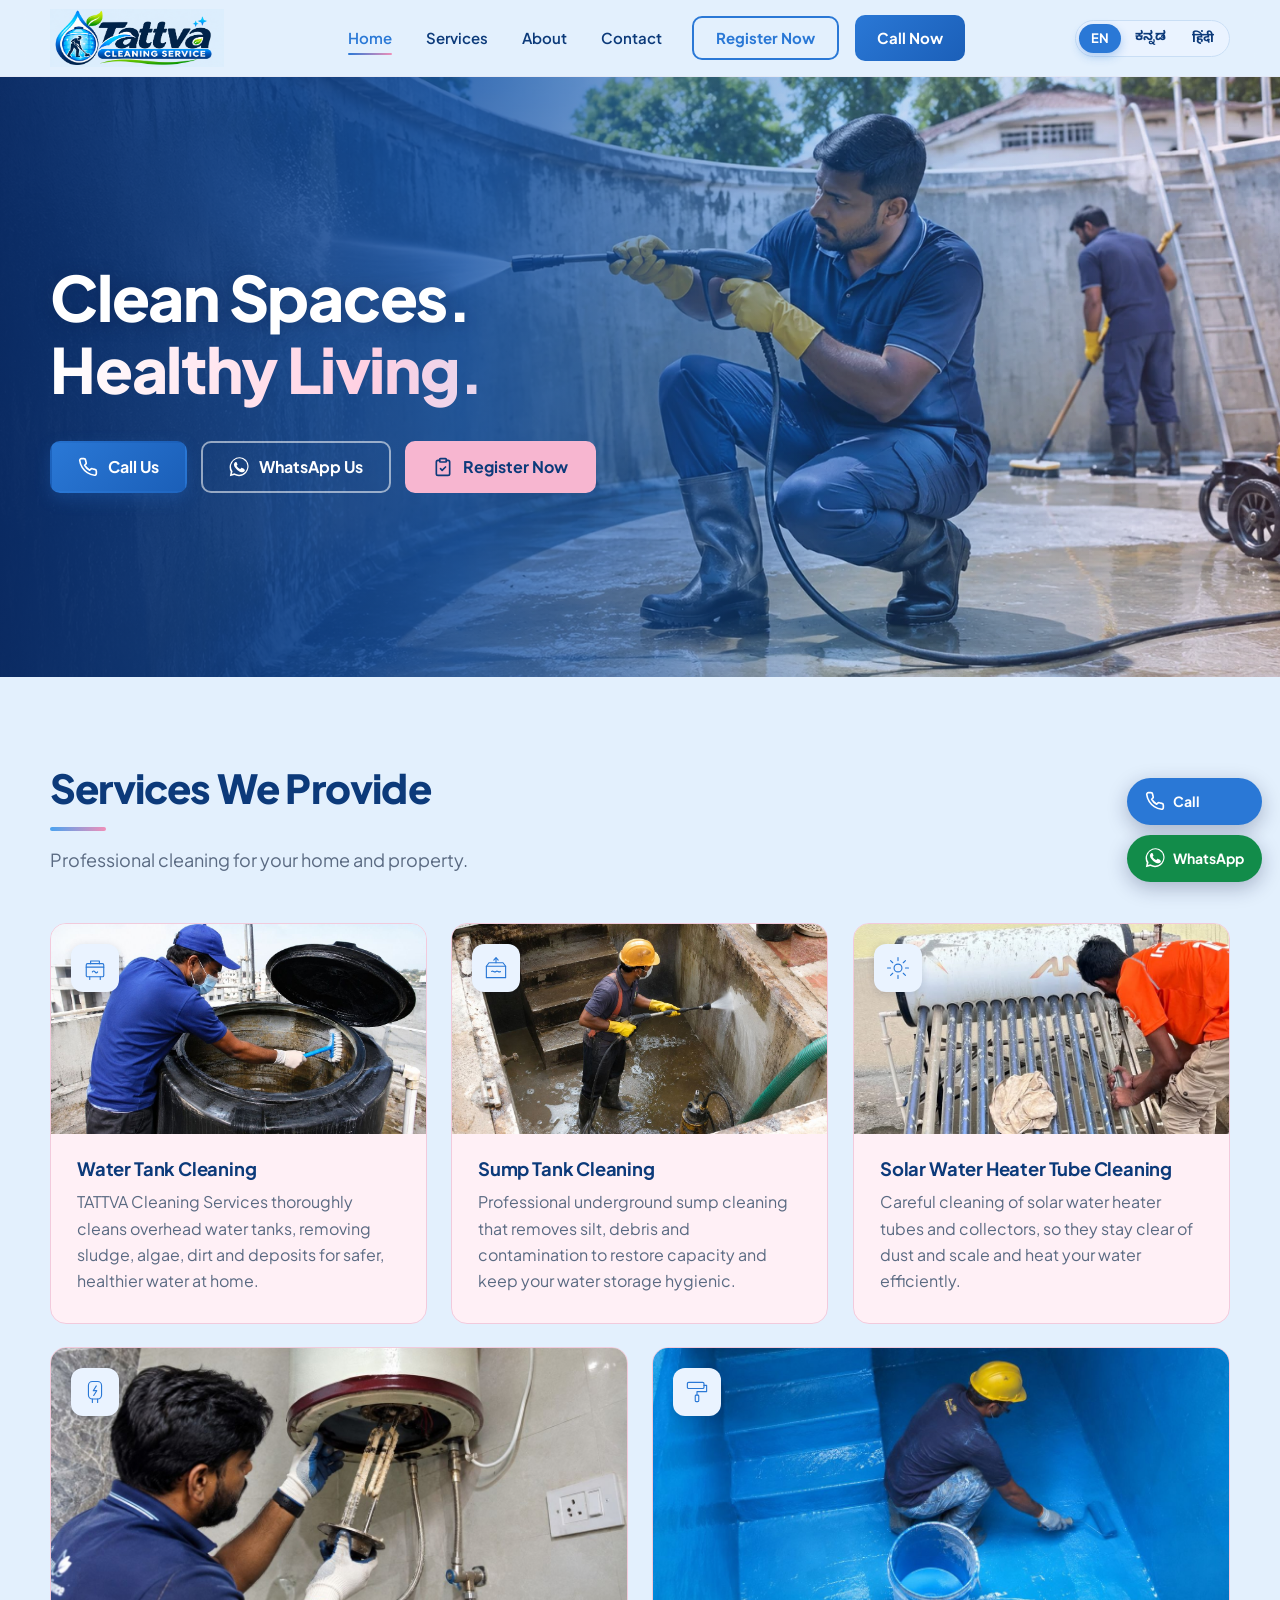
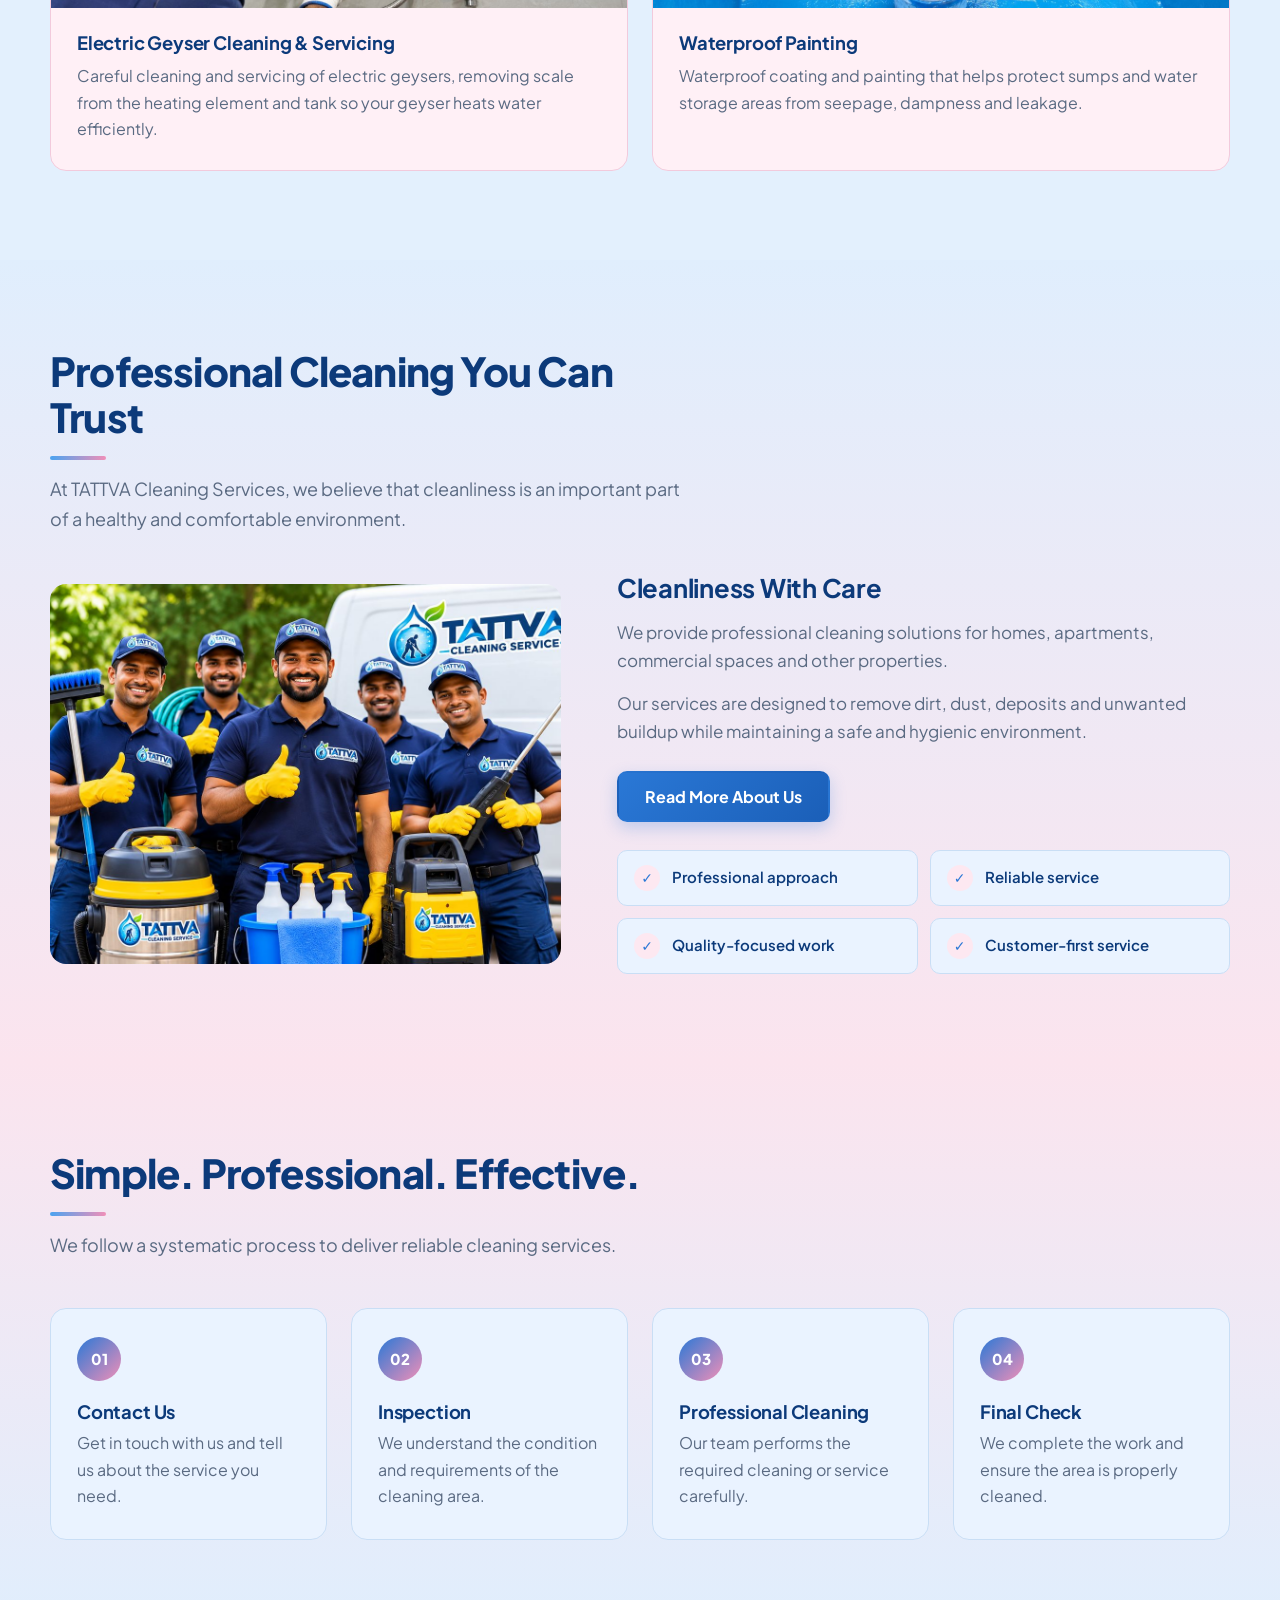
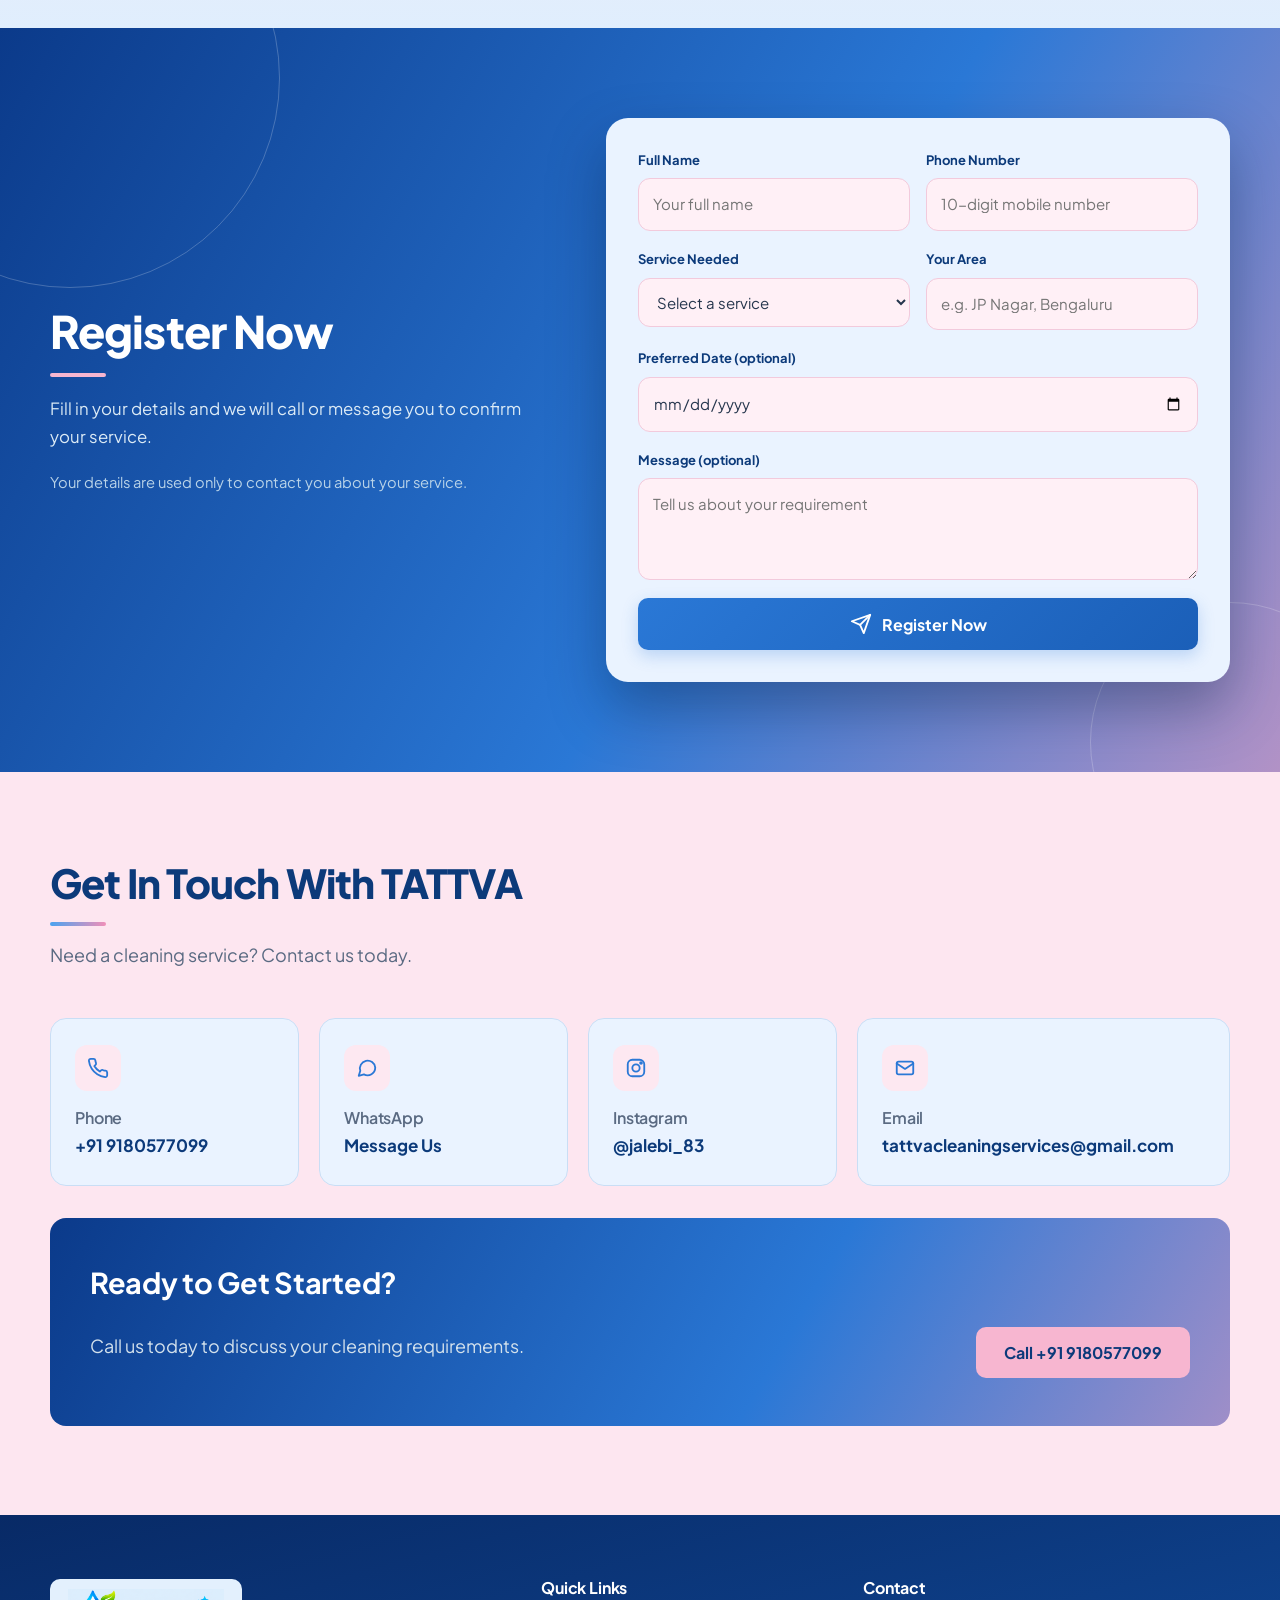
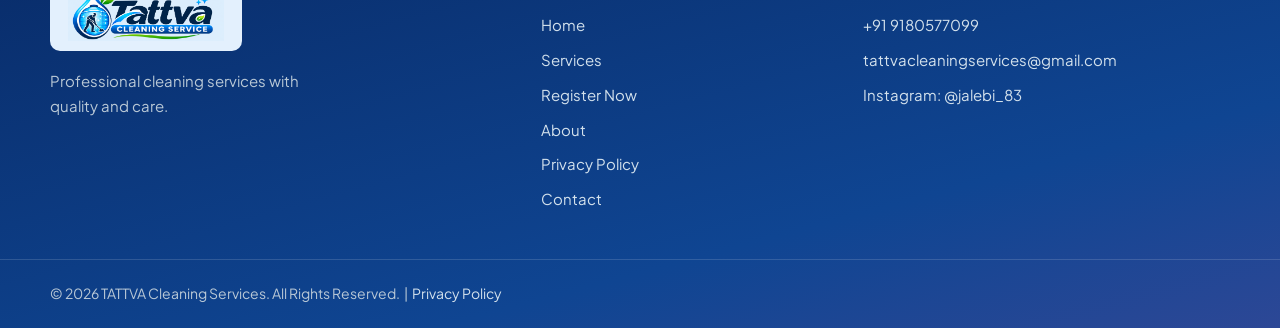
==== commit f2ad7070: "Add files via upload" ====
--- a/index.html
+++ b/index.html
@@ -25,7 +25,7 @@
     <meta property="og:title" content="Water Tank &amp; Sump Cleaning in Bengaluru | TATTVA Cleaning Services">
     <meta property="og:description" content="TATTVA Cleaning Services: professional water tank cleaning, sump cleaning, solar water heater tube cleaning, electric geyser cleaning and servicing, and waterproof painting in Bengaluru. Call +91 9180577099.">
     <meta property="og:url" content="https://tattvawatertankcleaningservices.in/">
-    <meta property="og:image" content="https://tattvawatertankcleaningservices.in/og-image.png">
+    <meta property="og:image" content="https://tattvawatertankcleaningservices.in/og-image.jpg">
     <meta name="twitter:card" content="summary_large_image">
     <script type="application/ld+json">
 {
@@ -34,7 +34,7 @@
   "name": "TATTVA Cleaning Services",
   "url": "https://tattvawatertankcleaningservices.in/",
   "logo": "https://tattvawatertankcleaningservices.in/logo.png",
-  "image": "https://tattvawatertankcleaningservices.in/og-image.png",
+  "image": "https://tattvawatertankcleaningservices.in/og-image.jpg",
   "telephone": "+919180577099",
   "email": "tattvacleaningservices@gmail.com",
   "description": "Professional water tank cleaning, sump cleaning, solar water heater tube cleaning, electric geyser cleaning and servicing, and waterproof painting.",
@@ -150,27 +150,6 @@
             </div>
         </section>
 
-        <!-- RATINGS
-             TODO: replace the numbers below with your REAL figures
-             (Google rating, jobs completed). Delete a block if you don't have it. -->
-        <section class="ratings-band" id="ratings">
-            <div class="container ratings-grid">
-                <div class="rating-item">
-                    <div class="rating-stars" aria-label="5 out of 5 stars">★★★★★</div>
-                    <strong>5.0</strong>
-                    <span>Customer Rating</span>
-                </div>
-                <div class="rating-item">
-                    <strong>100+</strong>
-                    <span>Jobs Completed</span>
-                </div>
-                <div class="rating-item">
-                    <strong>5</strong>
-                    <span>Services We Offer</span>
-                </div>
-            </div>
-        </section>
-
         <!-- SERVICES -->
         <section class="svc-showcase" id="services">
             <div class="container">
@@ -234,7 +213,7 @@
                 </div>
                 <div class="about-grid">
                     <div class="about-image art-about">
-                        <img src="tattva-team.png" alt="TATTVA Cleaning Services" loading="lazy" onerror="this.style.display='none'">
+                        <img src="tattva-team.jpg" alt="TATTVA Cleaning Services" loading="lazy" onerror="this.style.display='none'">
                     </div>
                     <div class="about-content">
                         <h3>Cleanliness With Care</h3>
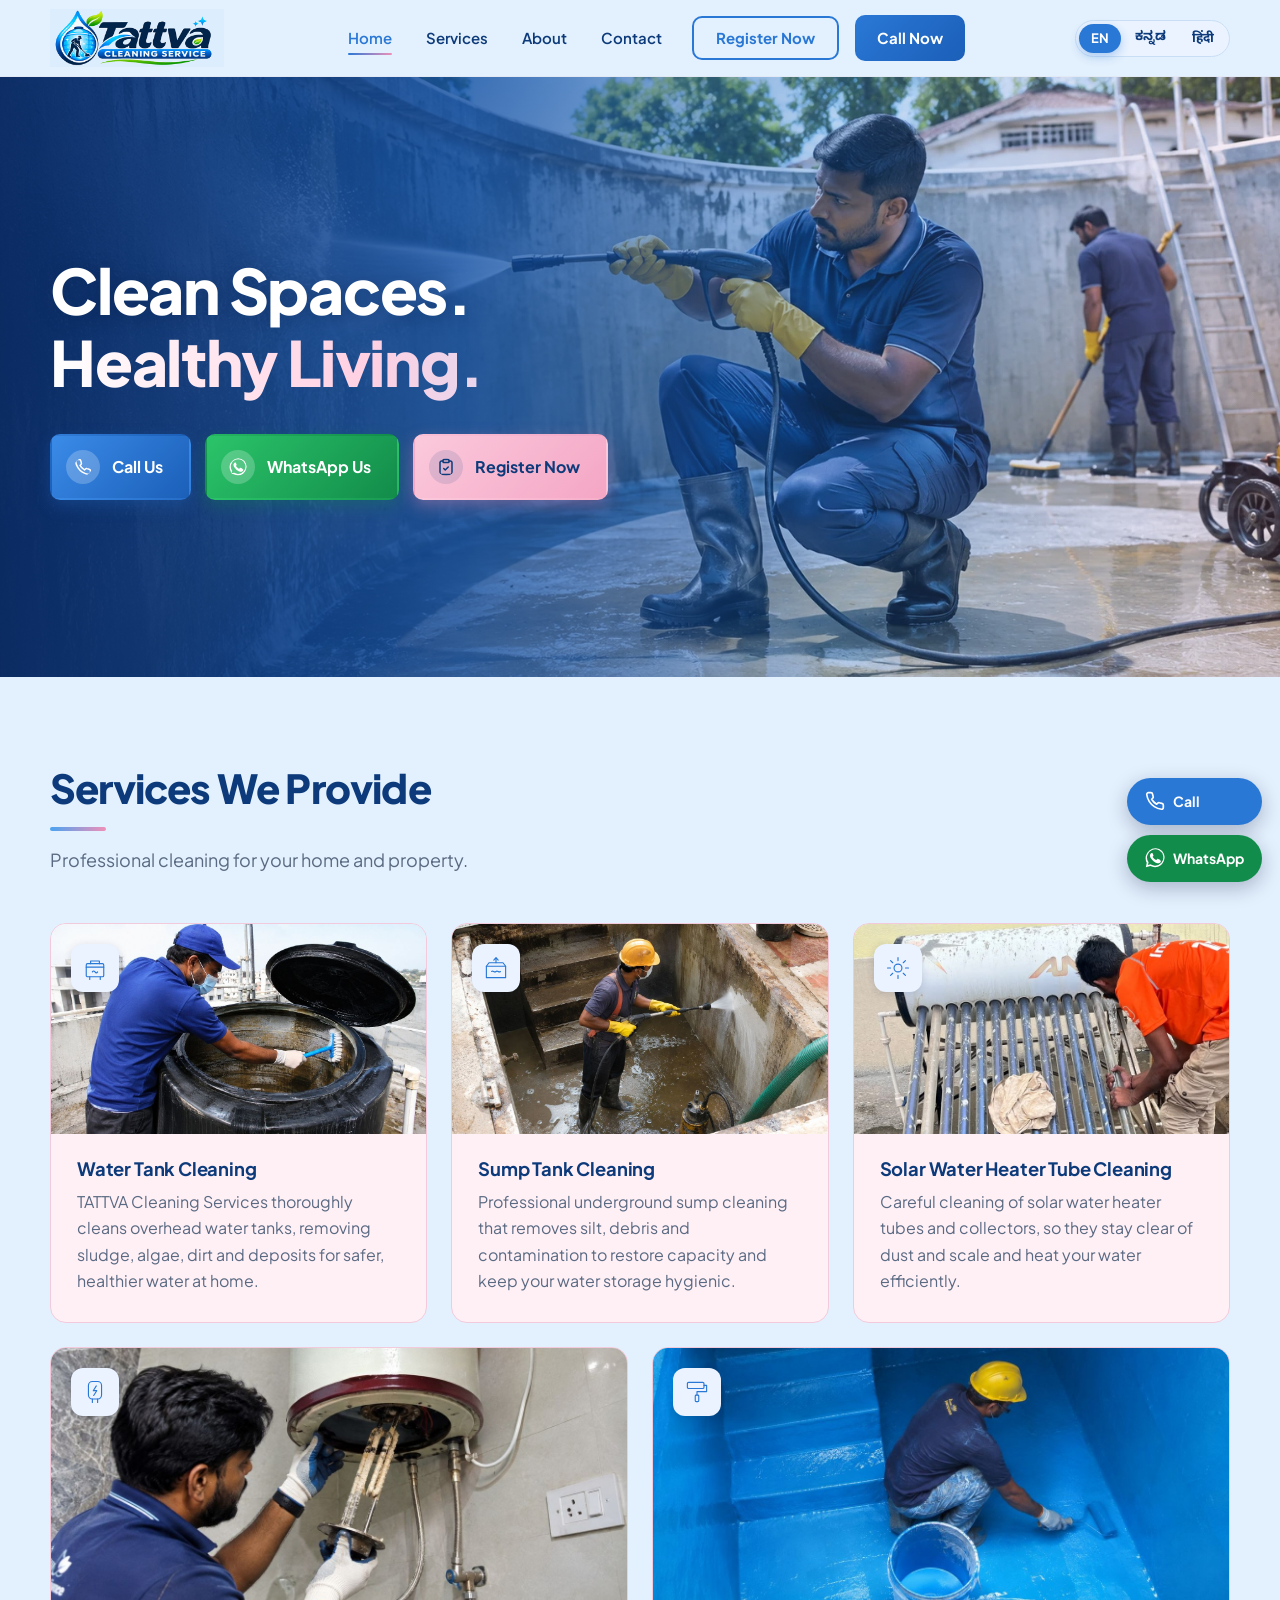
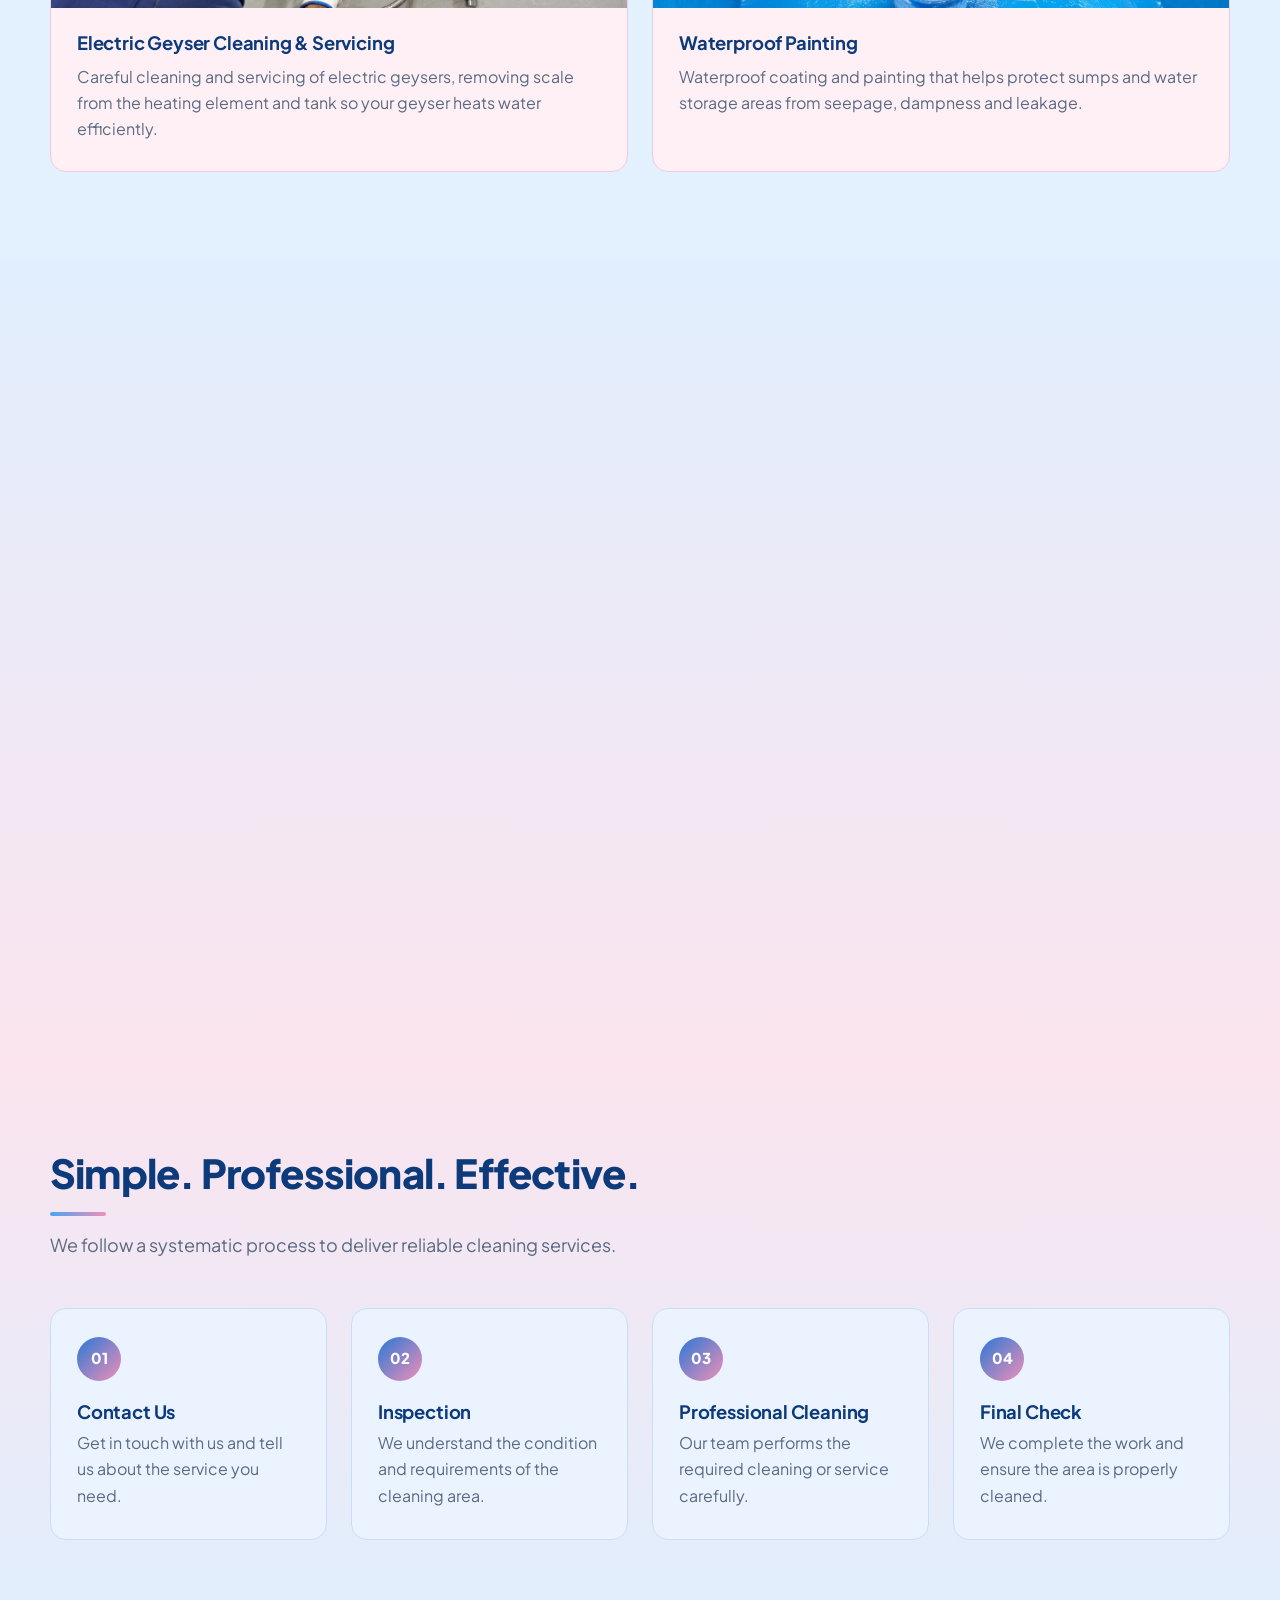
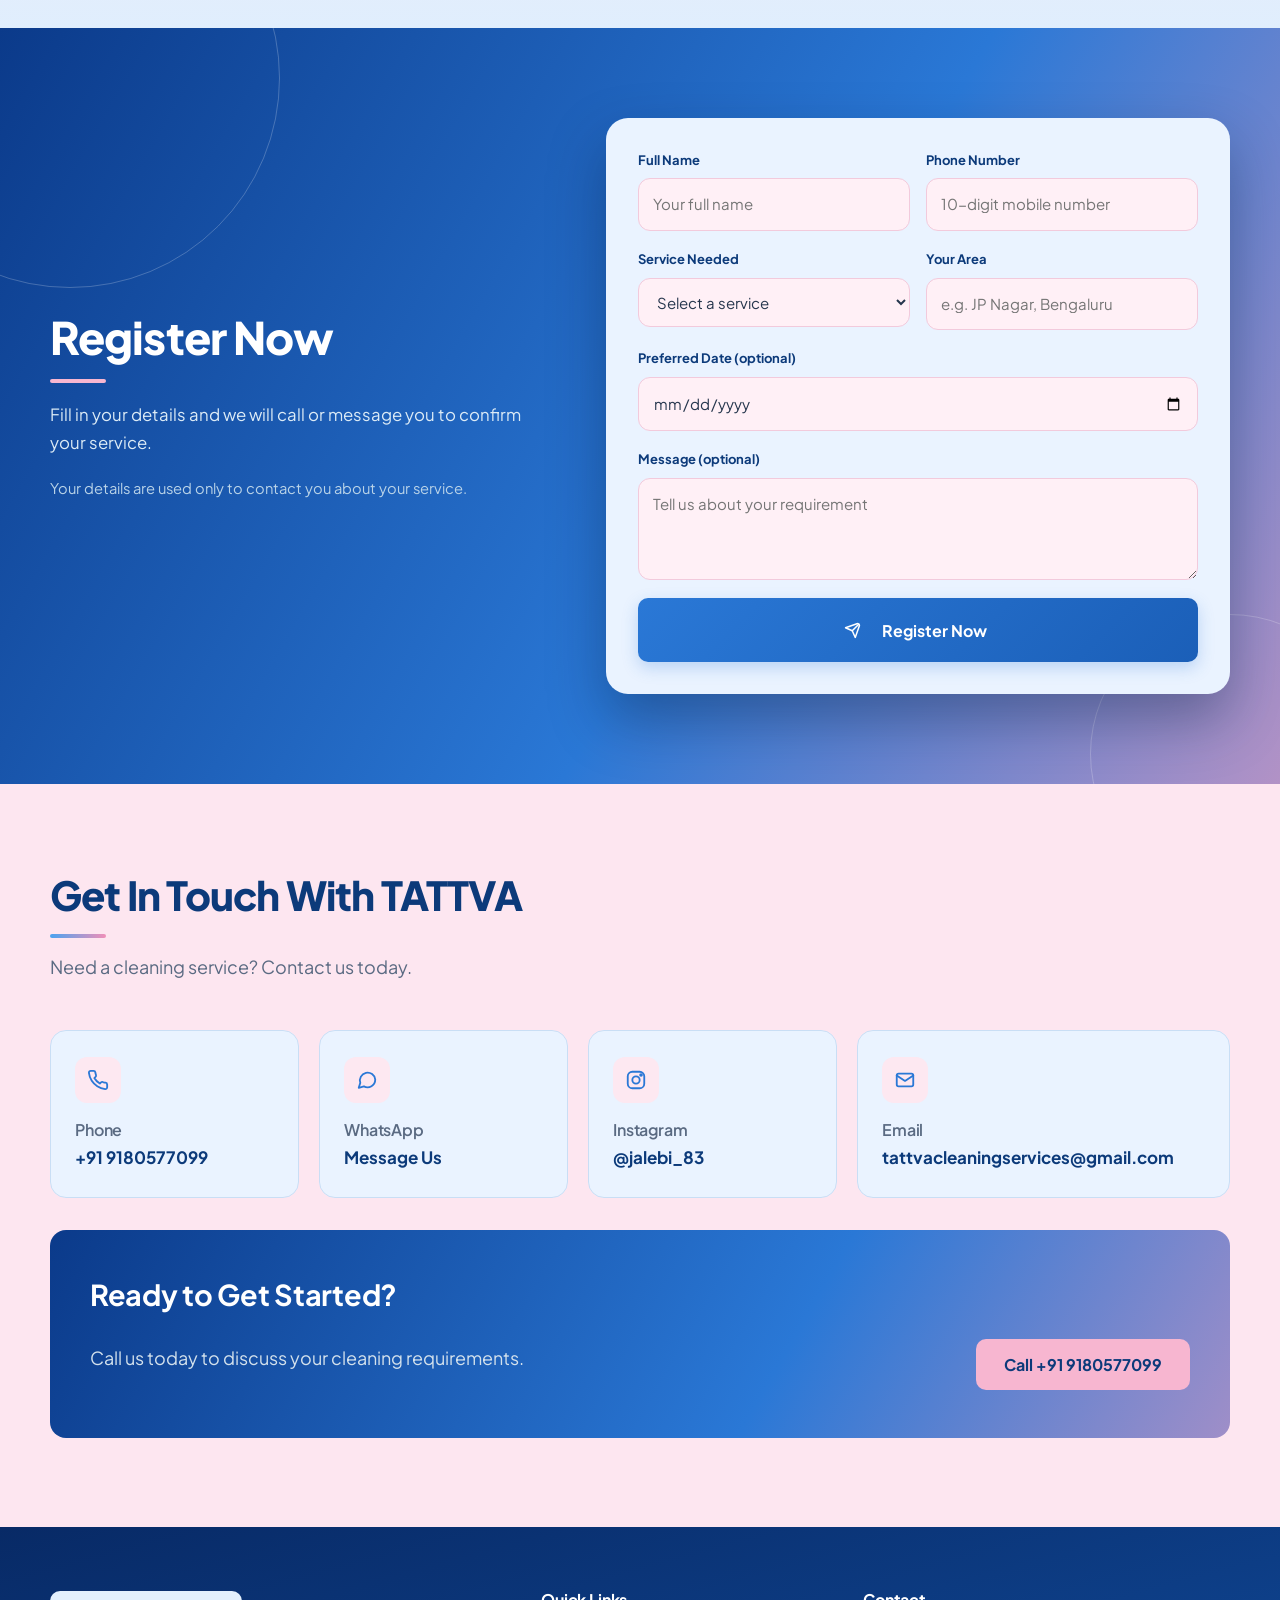
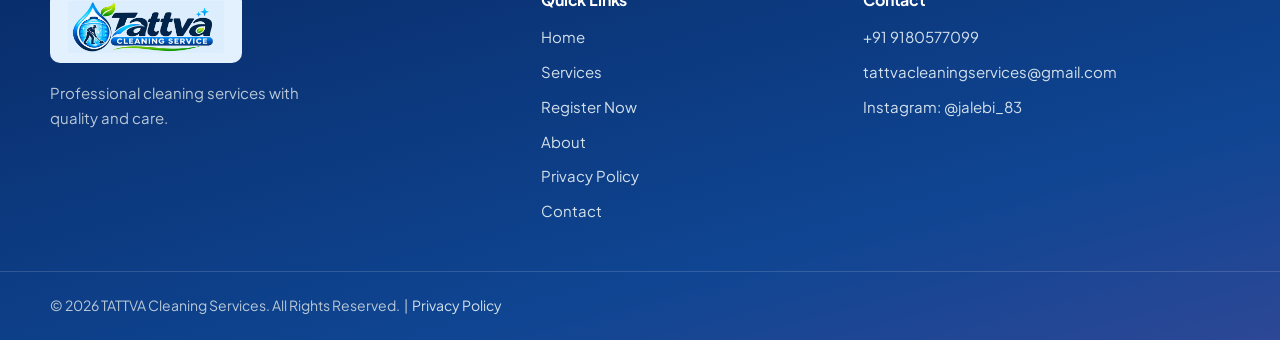
==== commit 1de48cb7: "Add files via upload" ====
--- a/index.html
+++ b/index.html
@@ -89,7 +89,19 @@
 }
     </script>
 
-    <link rel="icon" href="favicon.png" type="image/png">
+    <script type="application/ld+json">
+    {
+      "@context": "https://schema.org",
+      "@type": "WebSite",
+      "name": "TATTVA Cleaning Services",
+      "alternateName": "TATTVA",
+      "url": "https://tattvawatertankcleaningservices.in/"
+    }
+    </script>
+
+    <link rel="icon" href="/favicon.ico" sizes="48x48">
+    <link rel="icon" href="/favicon.png" type="image/png" sizes="192x192">
+    <link rel="apple-touch-icon" href="/favicon.png">
     <link rel="stylesheet" href="style.css">
     <script>document.documentElement.className += " js";</script>
 </head>
@@ -100,7 +112,7 @@
     <header class="header" id="header">
         <div class="container nav-container">
             <a href="#home" class="logo" aria-label="TATTVA Cleaning Service - Home">
-                <img src="logo.png" alt="TATTVA Cleaning Service" class="logo-img" width="1500" height="408">
+                <img src="logo.png" alt="TATTVA Cleaning Service" class="logo-img" width="600" height="200">
             </a>
             <nav class="navigation" id="navigation">
                 <a href="#home" class="nav-link">Home</a>
@@ -358,7 +370,7 @@
         <div class="container footer-container">
             <div class="footer-brand">
                 <a href="#home" class="footer-logo logo" aria-label="TATTVA Cleaning Service - Home">
-                <img src="logo.png" alt="TATTVA Cleaning Service" class="logo-img" width="1500" height="408">
+                <img src="logo.png" alt="TATTVA Cleaning Service" class="logo-img" width="600" height="200">
             </a>
                 <p>Professional cleaning services with quality and care.</p>
             </div>
--- a/style.css
+++ b/style.css
@@ -1200,4 +1200,65 @@
 
 /* long email address on the contact card must stay inside the card */
 .contact-card a, .contact-card p, .footer-contact a { overflow-wrap: anywhere; }
-.hp input { background: transparent; border: 0; }+.hp input { background: transparent; border: 0; }
+
+
+/* =========================================================
+   HERO BUTTONS: each one in its own colour, icon in a round badge
+   Call = blue    WhatsApp = WhatsApp green    Register = pink
+========================================================= */
+
+.btn-ico { gap: 12px; padding-left: 14px; }
+.btn-ico svg {
+    box-sizing: border-box; flex: none;
+    width: 34px; height: 34px; padding: 8px;
+    border-radius: 50%;
+    transition: transform .35s cubic-bezier(.34, 1.56, .64, 1), background-color .25s ease;
+}
+
+/* Call Us - blue */
+.hero .button-primary {
+    background: linear-gradient(135deg, #3a8be8 0%, #1b5fb8 100%);
+    color: #ffffff; border: 2px solid transparent;
+}
+.hero .button-primary svg { background: rgba(255, 255, 255, .22); color: #ffffff; }
+.hero .button-primary:hover { background: linear-gradient(135deg, #4a9bf5 0%, #2a78d6 100%); }
+
+/* WhatsApp Us - WhatsApp green (hero and About page) */
+.button-whatsapp, .hero .button-whatsapp {
+    background: linear-gradient(135deg, #2bc46a 0%, #128c4a 100%);
+    color: #ffffff; border: 2px solid transparent;
+    box-shadow: 0 6px 16px rgba(18, 140, 74, .30);
+}
+.button-whatsapp:hover, .hero .button-whatsapp:hover {
+    background: linear-gradient(135deg, #3ad57a 0%, #17a355 100%);
+    color: #ffffff; box-shadow: 0 10px 22px rgba(18, 140, 74, .40);
+}
+.button-whatsapp svg { background: rgba(255, 255, 255, .22); color: #ffffff; }
+
+/* Register Now - pink */
+.hero .button-sun, .button-sun {
+    background: linear-gradient(135deg, #fbc9dc 0%, #f4a6c4 100%);
+    color: #0c3a7a; border: 2px solid transparent;
+    box-shadow: 0 6px 16px rgba(240, 143, 184, .35);
+}
+.hero .button-sun:hover, .button-sun:hover {
+    background: linear-gradient(135deg, #ffd5e5 0%, #f7b6d0 100%); color: #0c3a7a;
+    box-shadow: 0 10px 22px rgba(240, 143, 184, .45);
+}
+.button-sun svg { background: rgba(12, 58, 122, .12); color: #0c3a7a; }
+
+/* icon movement */
+.btn-ico:hover svg { transform: scale(1.12) rotate(-8deg); }
+.hero .button-primary svg { animation: phoneRing 5s ease-in-out 2s infinite; }
+@keyframes phoneRing {
+    0%, 86%, 100% { transform: rotate(0); }
+    89% { transform: rotate(-16deg); } 92% { transform: rotate(14deg); }
+    95% { transform: rotate(-10deg); } 98% { transform: rotate(6deg); }
+}
+.hero .button-primary:hover svg { animation: none; }
+
+/* keep button text white / navy even inside the About and Privacy page text (link colours must not override it) */
+.button-whatsapp, .button-whatsapp:hover,
+.legal-wrap .button-whatsapp, .legal-actions .button-whatsapp { color: #ffffff !important; text-decoration: none !important; }
+.legal-wrap .button-primary, .legal-actions .button-primary { color: #ffffff !important; text-decoration: none !important; }
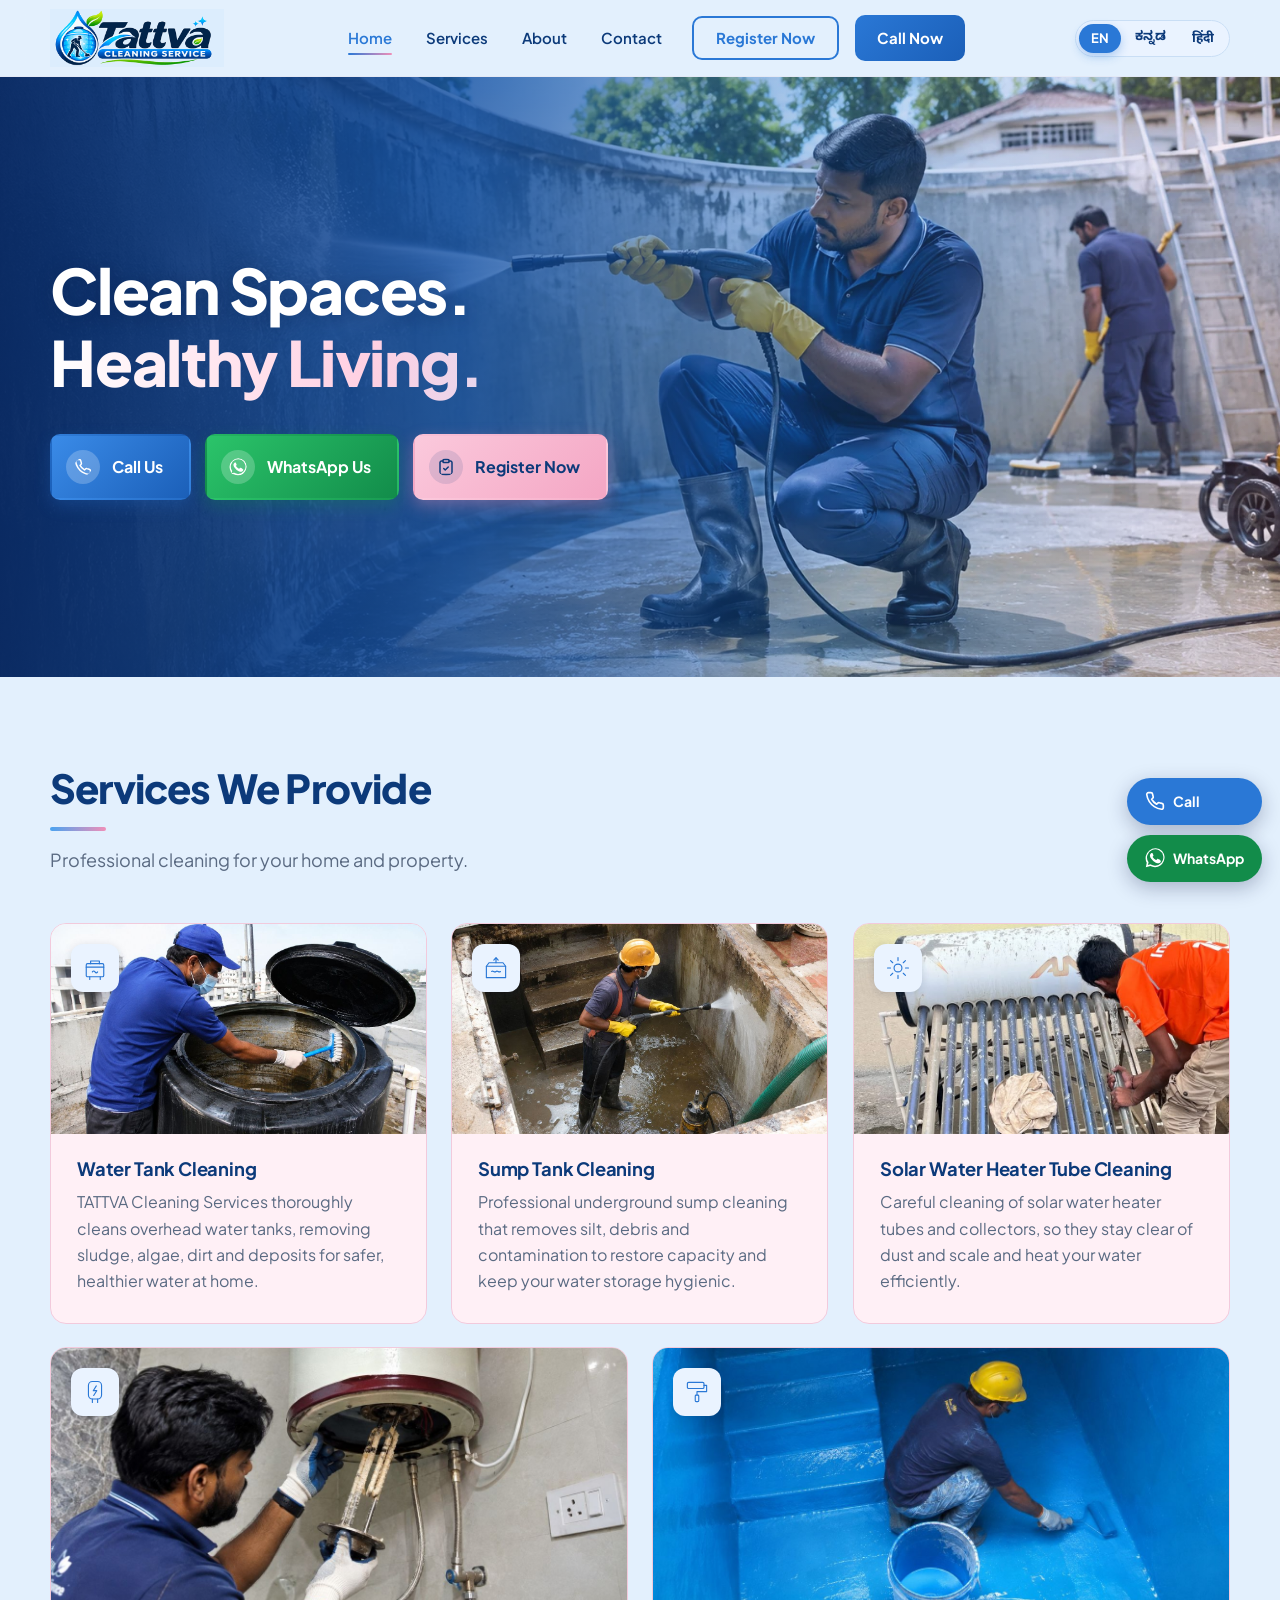
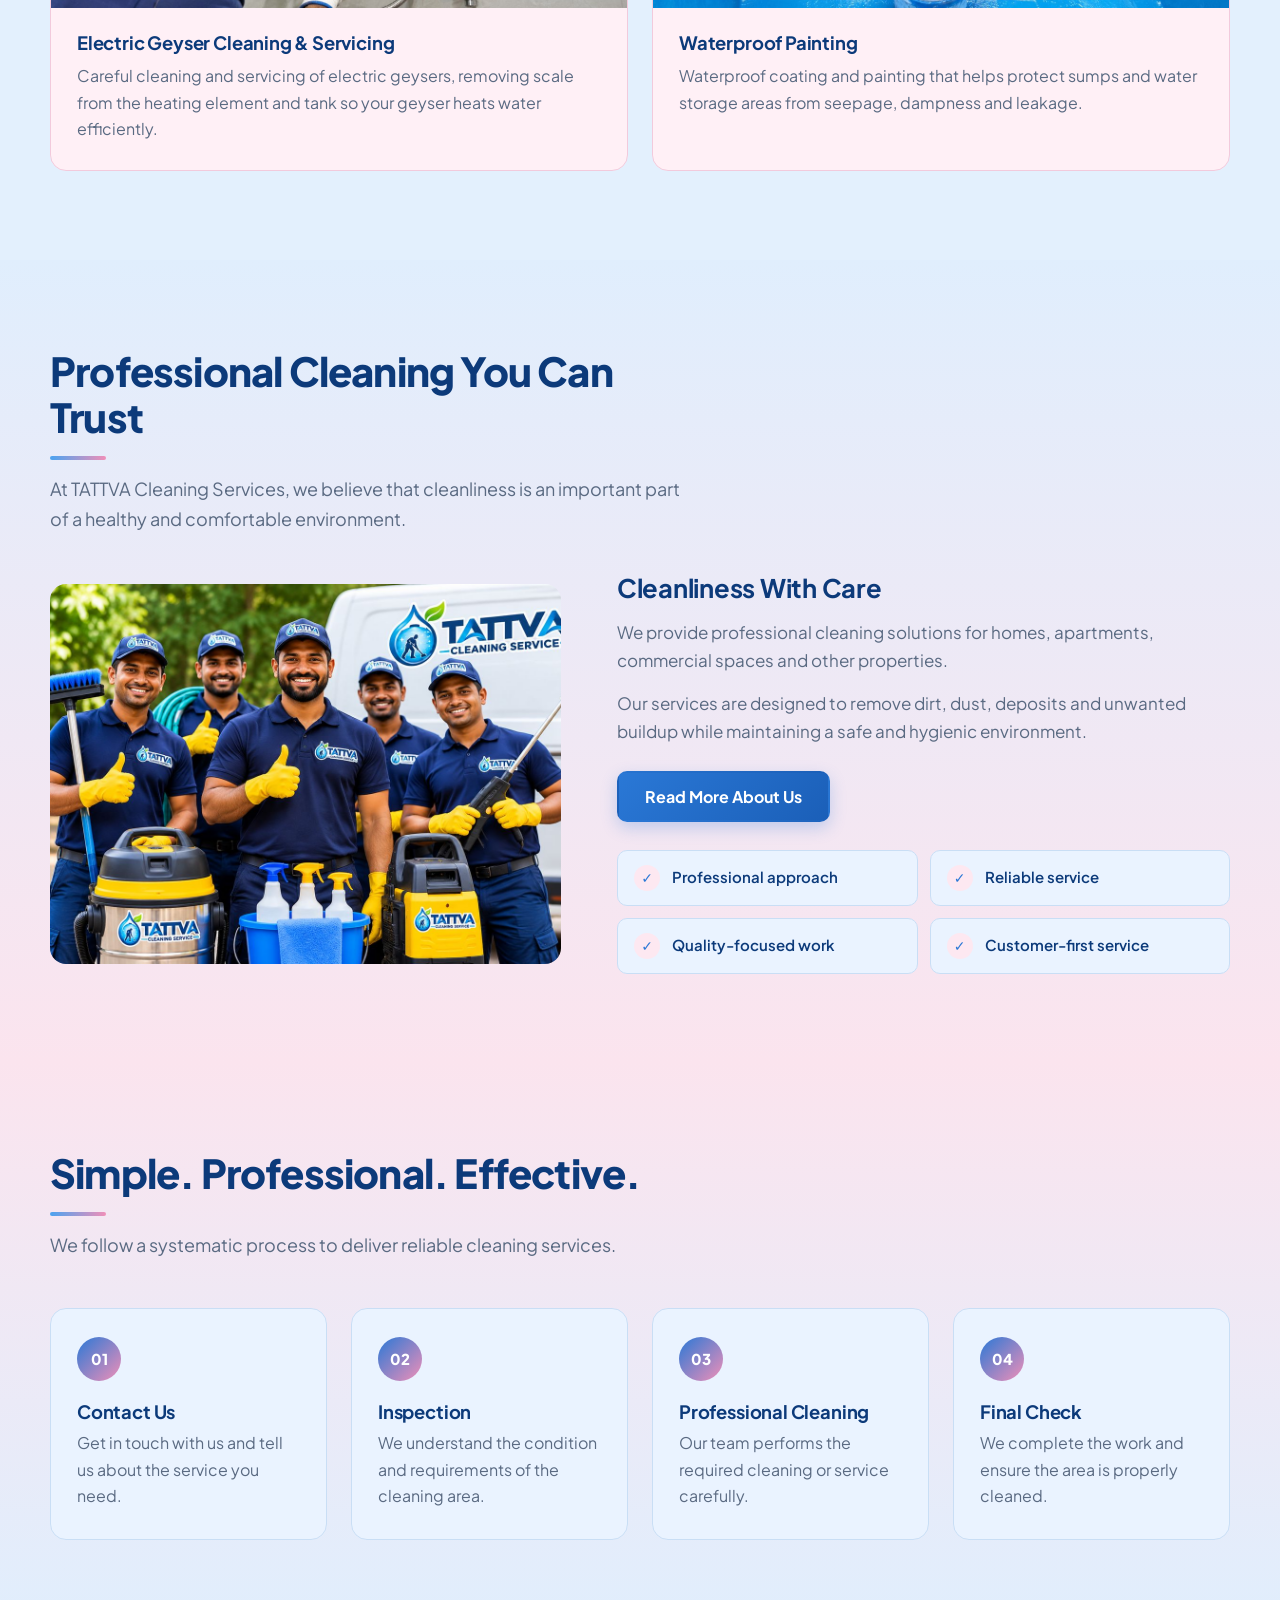
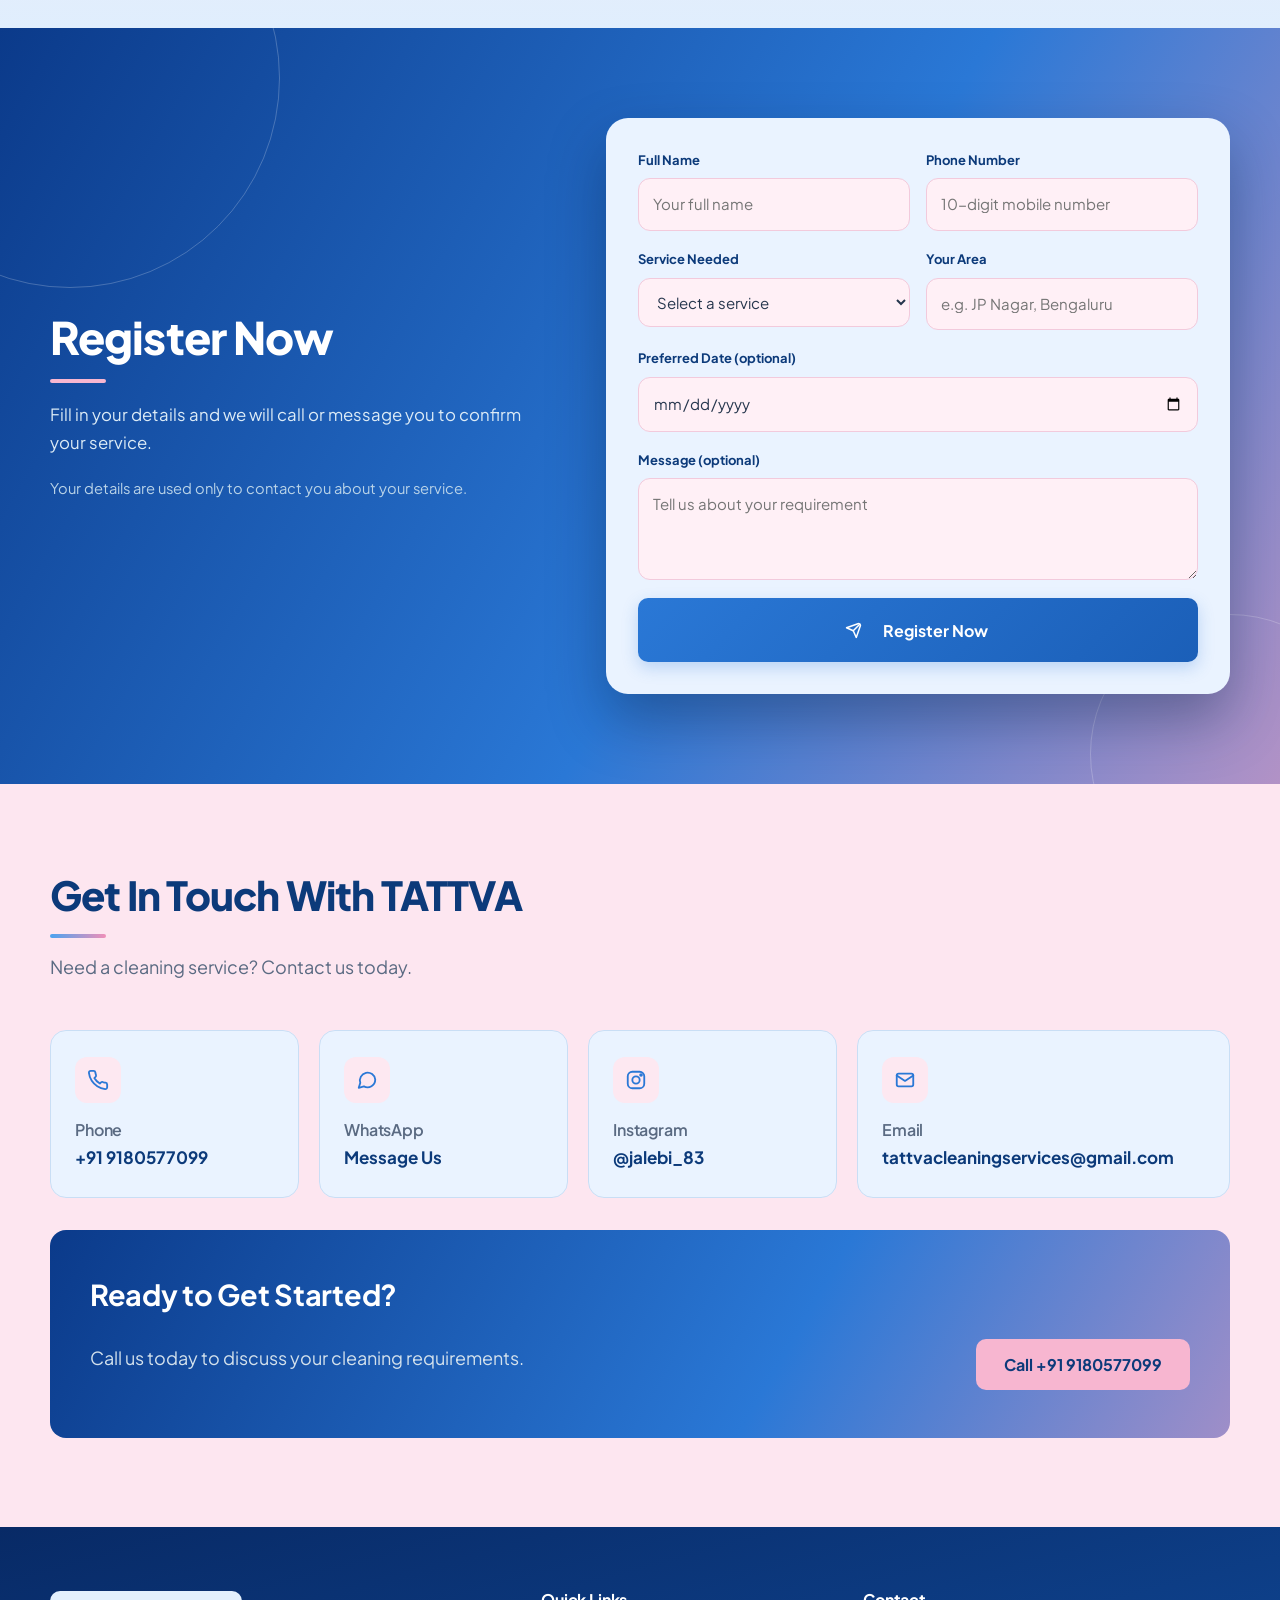
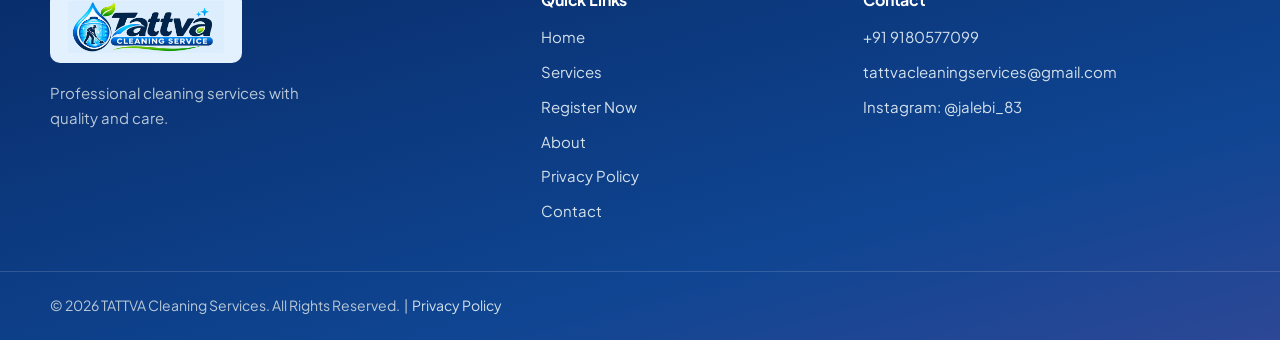
==== commit 65819cfc: "Add files via upload" ====
--- a/index.html
+++ b/index.html
@@ -19,6 +19,7 @@
         rel="stylesheet">
 
         <link rel="canonical" href="https://tattvawatertankcleaningservices.in/">
+    <meta name="robots" content="index, follow, max-image-preview:large">
     <meta name="theme-color" content="#0c3a7a">
     <meta property="og:type" content="website">
     <meta property="og:site_name" content="TATTVA Cleaning Services">
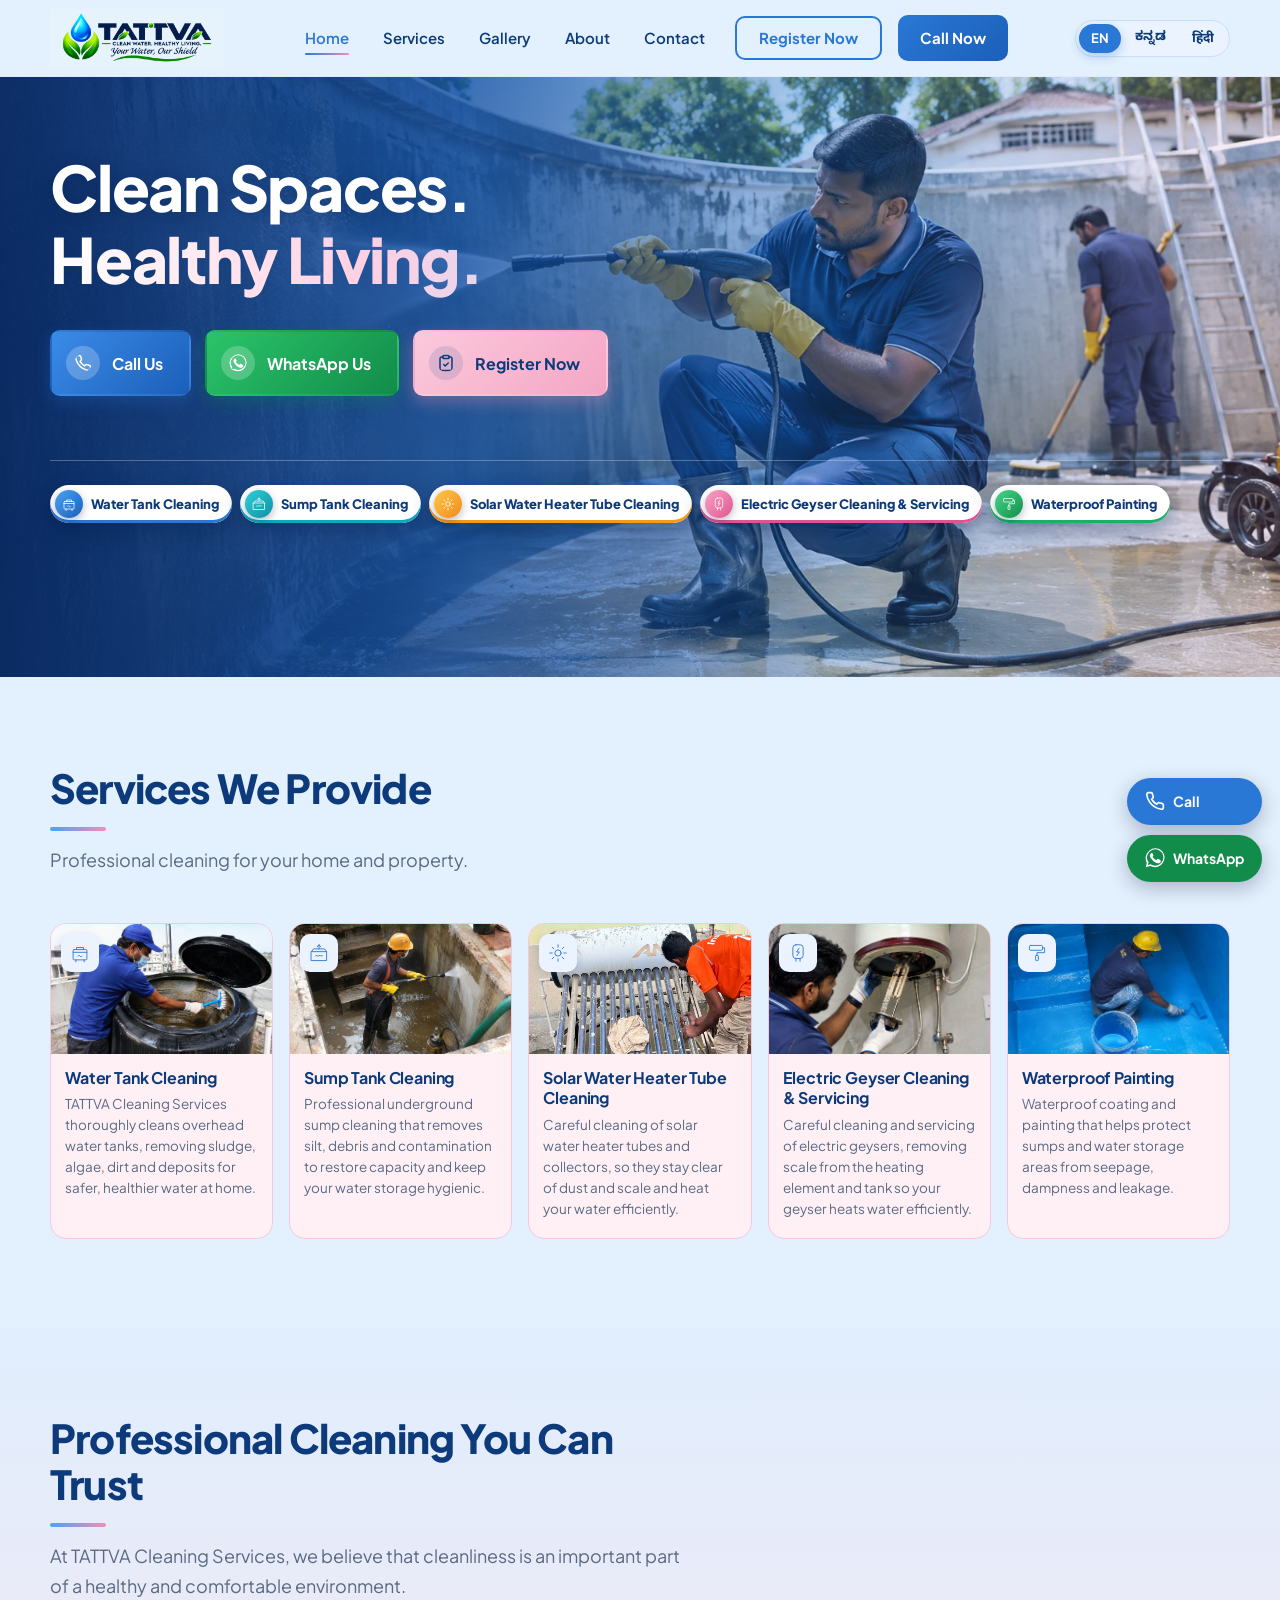
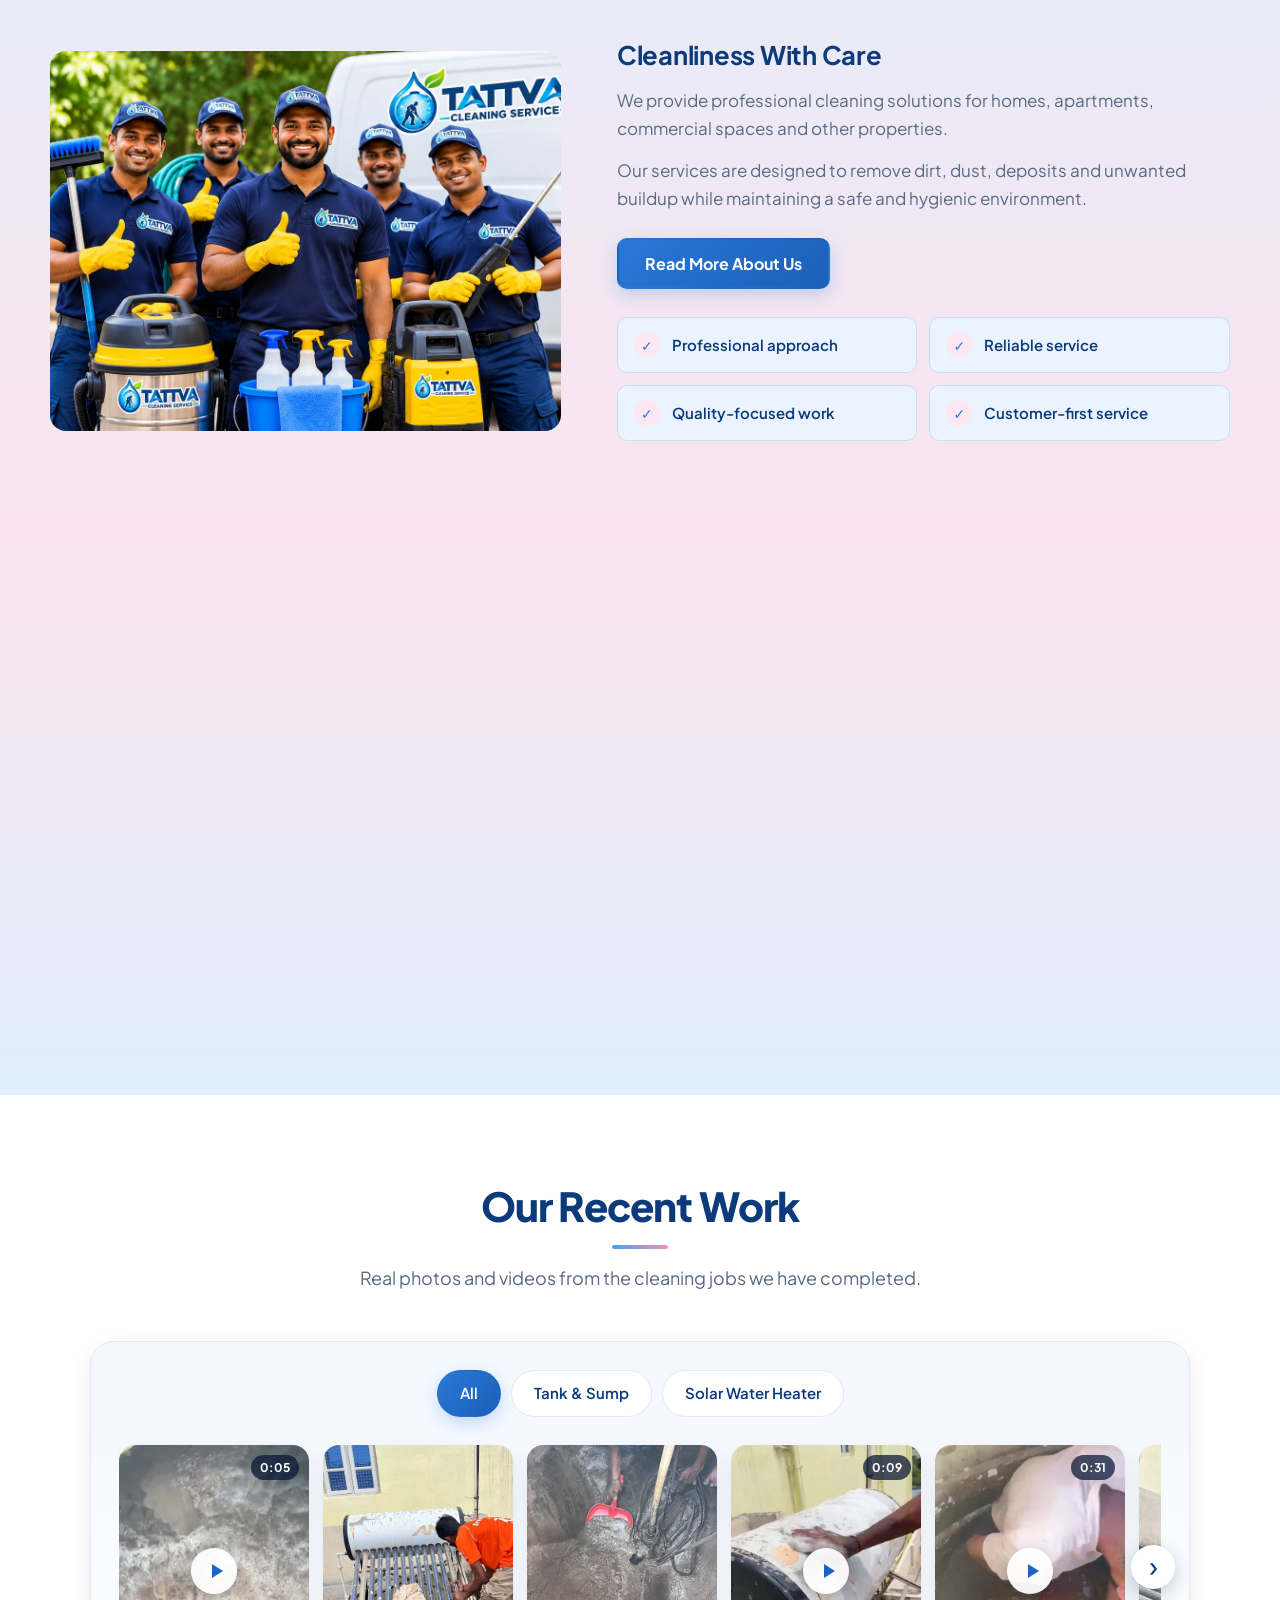
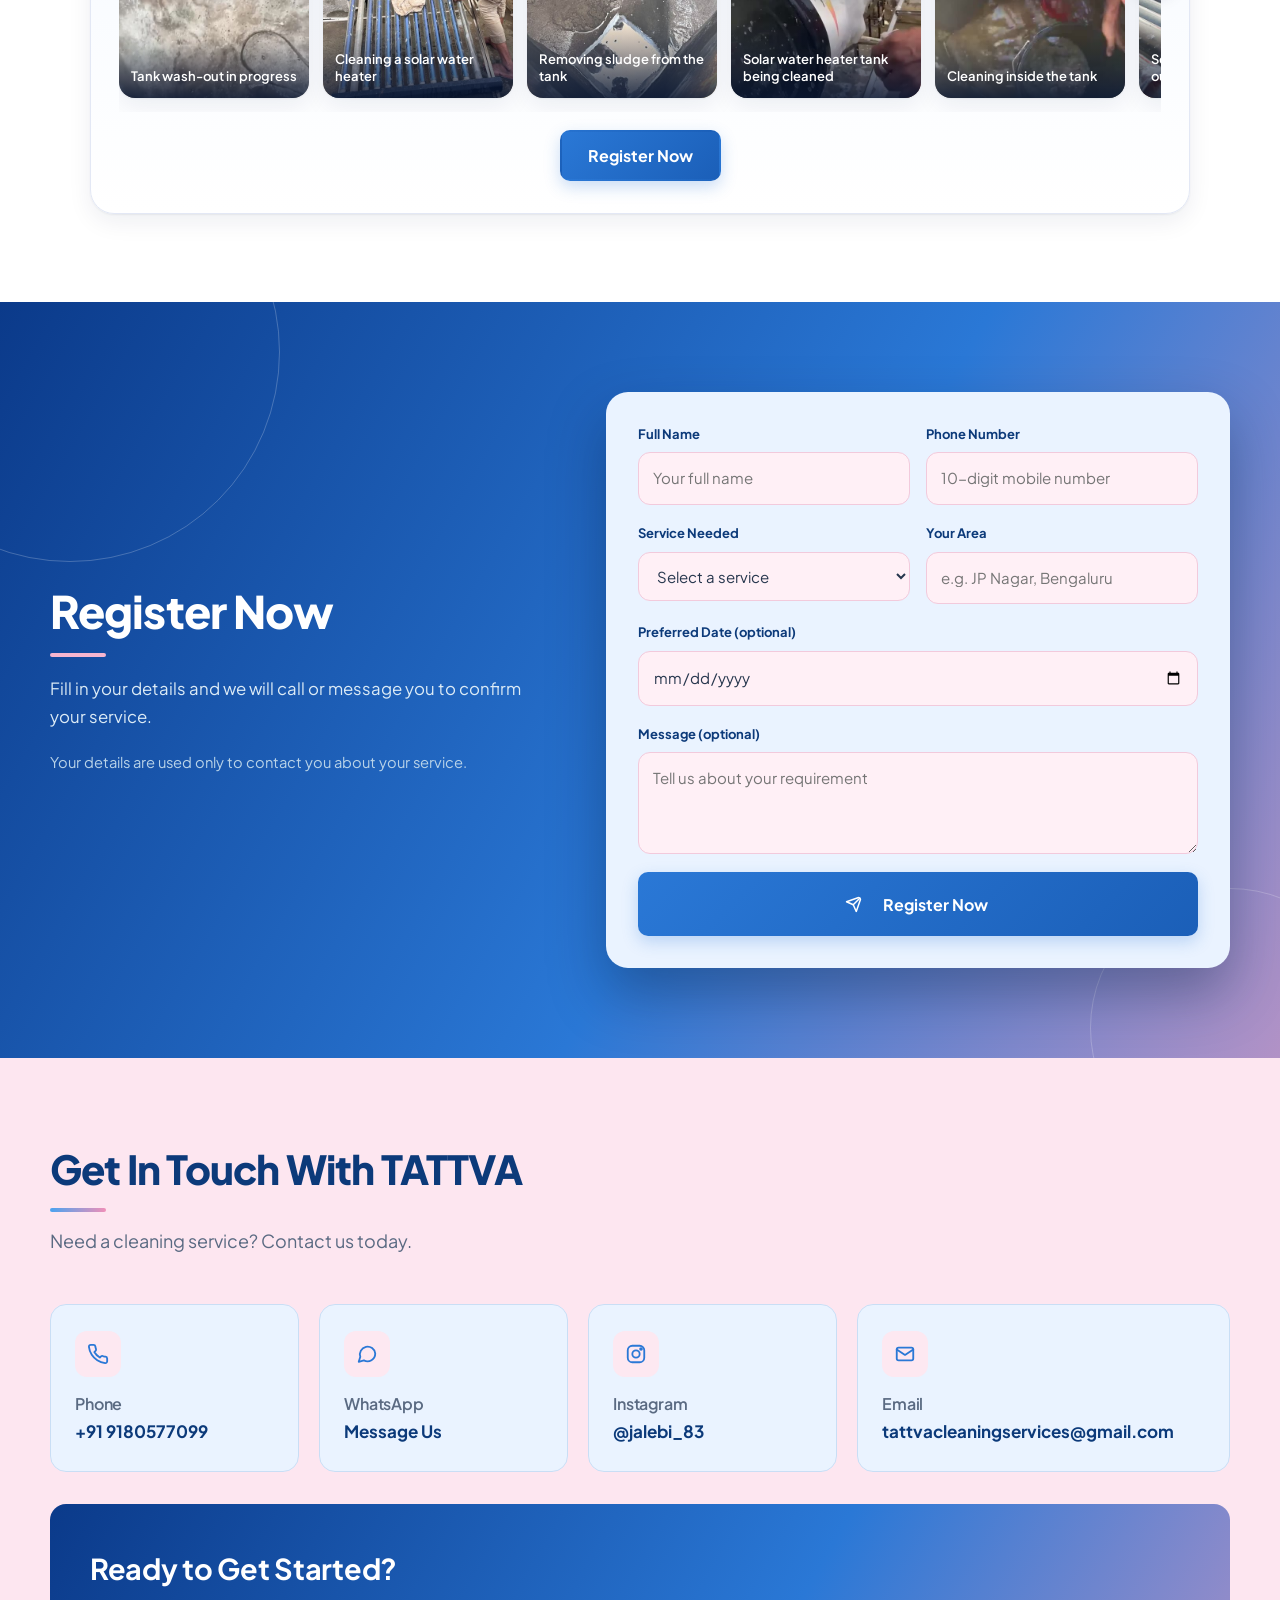
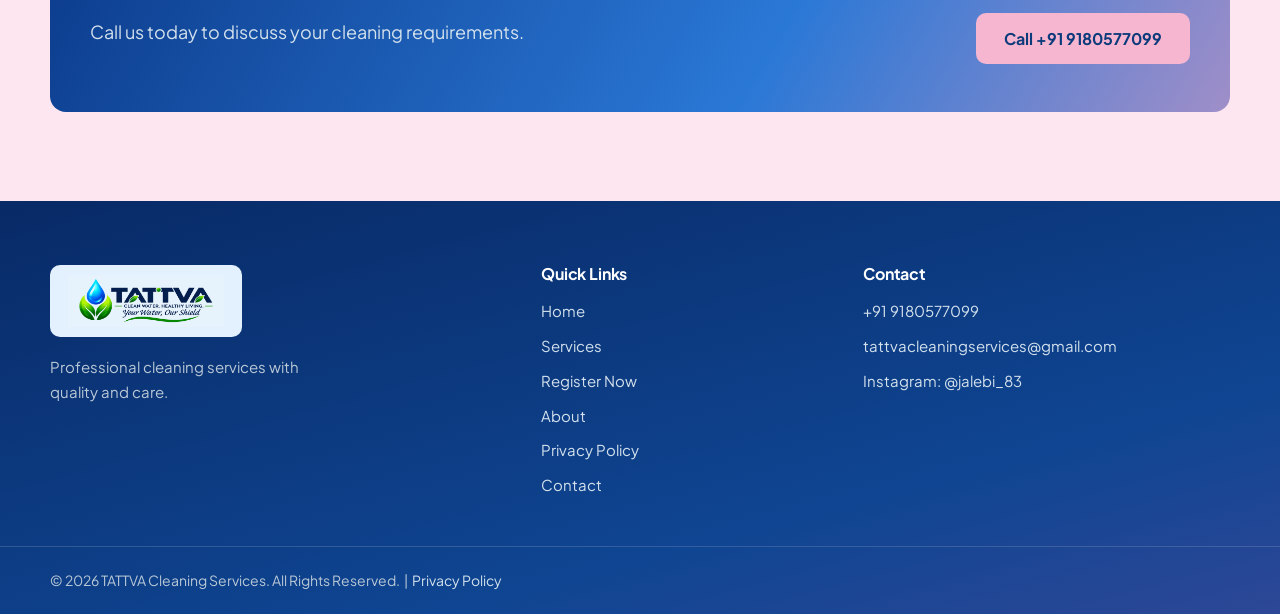
==== commit 7b41ee9f: "Add files via upload" ====
--- a/index.html
+++ b/index.html
@@ -118,6 +118,7 @@
             <nav class="navigation" id="navigation">
                 <a href="#home" class="nav-link">Home</a>
                 <a href="#services" class="nav-link">Services</a>
+                <a href="#gallery" class="nav-link">Gallery</a>
                 <a href="about.html" class="nav-link">About</a>
                 <a href="#contact" class="nav-link">Contact</a>
                 <a href="#register" class="nav-button nav-outline">Register Now</a>
@@ -160,6 +161,29 @@
                         </a>
                     </div>
                 </div>
+
+                <div class="hero-services" role="group" aria-label="Services">
+                    <a href="#services" class="hero-service hs-tank">
+                        <span class="hs-ico"><svg viewBox="0 0 64 64" fill="none" stroke="currentColor" stroke-width="3" stroke-linecap="round" stroke-linejoin="round" aria-hidden="true"><rect x="12" y="22" width="40" height="30" rx="3"/><path d="M12 30h40M22 22v-6h20v6M20 52v6M44 52v6"/><path d="M26 41c2-3 4-3 6 0s4 3 6 0"/></svg></span>
+                        <span>Water Tank Cleaning</span>
+                    </a>
+                    <a href="#services" class="hero-service hs-sump">
+                        <span class="hs-ico"><svg viewBox="0 0 64 64" fill="none" stroke="currentColor" stroke-width="3" stroke-linecap="round" stroke-linejoin="round" aria-hidden="true"><path d="M10 28h44v26H10z"/><path d="M10 28l6-8h32l6 8"/><path d="M22 40c3-4 6 4 10 0s6 4 10 0"/><path d="M32 8v12M27 14l5-6 5 6"/></svg></span>
+                        <span>Sump Tank Cleaning</span>
+                    </a>
+                    <a href="#services" class="hero-service hs-solar">
+                        <span class="hs-ico"><svg viewBox="0 0 64 64" fill="none" stroke="currentColor" stroke-width="3" stroke-linecap="round" stroke-linejoin="round" aria-hidden="true"><circle cx="32" cy="32" r="9"/><path d="M32 8v7M32 49v7M8 32h7M49 32h7M15 15l5 5M44 44l5 5M49 15l-5 5M20 44l-5 5"/></svg></span>
+                        <span>Solar Water Heater Tube Cleaning</span>
+                    </a>
+                    <a href="#services" class="hero-service hs-geyser">
+                        <span class="hs-ico"><svg viewBox="0 0 64 64" fill="none" stroke="currentColor" stroke-width="3" stroke-linecap="round" stroke-linejoin="round" aria-hidden="true"><rect x="17" y="8" width="30" height="40" rx="9"/><path d="M26 48v8M38 48v8"/><path d="M35 18l-7 11h8l-7 11"/></svg></span>
+                        <span>Electric Geyser Cleaning &amp; Servicing</span>
+                    </a>
+                    <a href="#services" class="hero-service hs-paint">
+                        <span class="hs-ico"><svg viewBox="0 0 64 64" fill="none" stroke="currentColor" stroke-width="3" stroke-linecap="round" stroke-linejoin="round" aria-hidden="true"><rect x="10" y="10" width="38" height="14" rx="3"/><path d="M48 17h6v14H32v8"/><rect x="28" y="39" width="8" height="15" rx="2"/></svg></span>
+                        <span>Waterproof Painting</span>
+                    </a>
+                </div>
             </div>
         </section>
 
@@ -262,6 +286,80 @@
         </section>
 
 
+        <!-- GALLERY -->
+        <section class="gallery-section section" id="gallery">
+            <div class="container">
+                <div class="section-heading center">
+                    <span class="section-label">Gallery</span>
+                    <h2>Our Recent Work</h2>
+                    <p>Real photos and videos from the cleaning jobs we have completed.</p>
+                </div>
+
+                <div class="gallery-box">
+
+                    <div class="gallery-filter" role="group" aria-label="Filter photos and videos">
+                        <button type="button" data-filter="all" aria-pressed="true">All</button>
+                        <button type="button" data-filter="tank" aria-pressed="false">Tank &amp; Sump</button>
+                        <button type="button" data-filter="solar" aria-pressed="false">Solar Water Heater</button>
+                    </div>
+
+                    <div class="gallery-slider">
+                        <button type="button" class="gs-btn gs-prev" id="gsPrev" aria-label="Previous">&#8249;</button>
+                        <div class="gallery-grid" id="galleryGrid">
+                        <button type="button" class="gallery-item" data-cat="tank" data-type="video" data-src="tank-video-1.mp4" data-poster="tank-video-1-poster.jpg">
+                            <img src="tank-video-1-poster.jpg" alt="Tank wash-out in progress" loading="lazy" width="480" height="854">
+                            <span class="gallery-play" aria-hidden="true"><svg viewBox="0 0 24 24" fill="currentColor"><path d="M8 5v14l11-7z"/></svg></span>
+                            <span class="gallery-time">0:05</span>
+                            <span class="gallery-caption">Tank wash-out in progress</span>
+                        </button>
+                        <button type="button" class="gallery-item" data-cat="solar" data-type="image" data-src="solar-photo-2.jpg">
+                            <img src="solar-photo-2-thumb.jpg" alt="Cleaning a solar water heater" loading="lazy" width="480" height="854">
+                            <span class="gallery-caption">Cleaning a solar water heater</span>
+                        </button>
+                        <button type="button" class="gallery-item" data-cat="tank" data-type="image" data-src="tank-photo-1.jpg">
+                            <img src="tank-photo-1-thumb.jpg" alt="Removing sludge from the tank" loading="lazy" width="480" height="854">
+                            <span class="gallery-caption">Removing sludge from the tank</span>
+                        </button>
+                        <button type="button" class="gallery-item" data-cat="solar" data-type="video" data-src="solar-video-1.mp4" data-poster="solar-video-1-poster.jpg">
+                            <img src="solar-video-1-poster.jpg" alt="Solar water heater tank being cleaned" loading="lazy" width="480" height="854">
+                            <span class="gallery-play" aria-hidden="true"><svg viewBox="0 0 24 24" fill="currentColor"><path d="M8 5v14l11-7z"/></svg></span>
+                            <span class="gallery-time">0:09</span>
+                            <span class="gallery-caption">Solar water heater tank being cleaned</span>
+                        </button>
+                        <button type="button" class="gallery-item" data-cat="tank" data-type="video" data-src="tank-video-2.mp4" data-poster="tank-video-2-poster.jpg">
+                            <img src="tank-video-2-poster.jpg" alt="Cleaning inside the tank" loading="lazy" width="480" height="854">
+                            <span class="gallery-play" aria-hidden="true"><svg viewBox="0 0 24 24" fill="currentColor"><path d="M8 5v14l11-7z"/></svg></span>
+                            <span class="gallery-time">0:31</span>
+                            <span class="gallery-caption">Cleaning inside the tank</span>
+                        </button>
+                        <button type="button" class="gallery-item" data-cat="solar" data-type="image" data-src="solar-photo-1.jpg">
+                            <img src="solar-photo-1-thumb.jpg" alt="Solar heater tubes taken out for cleaning" loading="lazy" width="480" height="854">
+                            <span class="gallery-caption">Solar heater tubes taken out for cleaning</span>
+                        </button>
+                        <button type="button" class="gallery-item" data-cat="solar" data-type="video" data-src="solar-video-2.mp4" data-poster="solar-video-2-poster.jpg">
+                            <img src="solar-video-2-poster.jpg" alt="Solar heater service in progress" loading="lazy" width="480" height="854">
+                            <span class="gallery-play" aria-hidden="true"><svg viewBox="0 0 24 24" fill="currentColor"><path d="M8 5v14l11-7z"/></svg></span>
+                            <span class="gallery-time">0:10</span>
+                            <span class="gallery-caption">Solar heater service in progress</span>
+                        </button>
+                        <button type="button" class="gallery-item" data-cat="solar" data-type="video" data-src="solar-video-3.mp4" data-poster="solar-video-3-poster.jpg">
+                            <img src="solar-video-3-poster.jpg" alt="Solar tubes laid out on the terrace" loading="lazy" width="480" height="854">
+                            <span class="gallery-play" aria-hidden="true"><svg viewBox="0 0 24 24" fill="currentColor"><path d="M8 5v14l11-7z"/></svg></span>
+                            <span class="gallery-time">0:04</span>
+                            <span class="gallery-caption">Solar tubes laid out on the terrace</span>
+                        </button>
+                        </div>
+                        <button type="button" class="gs-btn gs-next" id="gsNext" aria-label="Next">&#8250;</button>
+                    </div>
+
+                    <div class="gallery-cta">
+                        <a href="#register" class="button button-primary">Register Now</a>
+                    </div>
+
+                </div>
+            </div>
+        </section>
+
         <!-- REGISTER -->
         <section class="register-section" id="register">
             <div class="container register-grid">
@@ -398,6 +496,15 @@
         </div>
     </footer>
 
+<!-- Gallery viewer -->
+<div class="lightbox" id="lightbox" role="dialog" aria-modal="true" aria-label="Gallery viewer" hidden>
+    <button type="button" class="lb-close" id="lbClose" aria-label="Close">&times;</button>
+    <button type="button" class="lb-nav lb-prev" id="lbPrev" aria-label="Previous">&#8249;</button>
+    <div class="lb-stage" id="lbStage"></div>
+    <button type="button" class="lb-nav lb-next" id="lbNext" aria-label="Next">&#8250;</button>
+    <p class="lb-caption" id="lbCaption"></p>
+</div>
+
 <!-- Floating Call / WhatsApp -->
 <div class="float-contact">
     <a href="tel:+919180577099" class="fc-call" aria-label="Call TATTVA Cleaning Services">
--- a/style.css
+++ b/style.css
@@ -1261,4 +1261,333 @@
 /* keep button text white / navy even inside the About and Privacy page text (link colours must not override it) */
 .button-whatsapp, .button-whatsapp:hover,
 .legal-wrap .button-whatsapp, .legal-actions .button-whatsapp { color: #ffffff !important; text-decoration: none !important; }
-.legal-wrap .button-primary, .legal-actions .button-primary { color: #ffffff !important; text-decoration: none !important; }+.legal-wrap .button-primary, .legal-actions .button-primary { color: #ffffff !important; text-decoration: none !important; }
+
+
+/* =========================================================
+   GALLERY  (photos + videos of completed work)
+   To add an item: copy one <button class="gallery-item"> in index.html,
+   change data-cat / data-src / the image and the caption.
+========================================================= */
+
+.gallery-section { background: var(--white); }
+
+.gallery-filter {
+    display: flex; flex-wrap: wrap; justify-content: center; gap: 10px;
+    margin: 0 0 32px;
+}
+.gallery-filter button {
+    font: inherit; font-size: 15px; font-weight: 600;
+    padding: 10px 22px; border-radius: 999px;
+    border: 1.5px solid var(--line); background: var(--white); color: var(--ink);
+    cursor: pointer;
+    transition: background-color .25s ease, color .25s ease, border-color .25s ease, box-shadow .25s ease;
+}
+.gallery-filter button:hover { border-color: var(--green); color: var(--green-dark); }
+.gallery-filter button[aria-pressed="true"] {
+    background: linear-gradient(135deg, #2a78d6, #1b5fb8);
+    border-color: transparent; color: #fff;
+    box-shadow: 0 6px 16px rgba(42, 120, 214, .25);
+}
+.gallery-filter button:focus-visible { outline: 3px solid var(--blue); outline-offset: 3px; }
+
+.gallery-grid {
+    display: grid; grid-template-columns: repeat(4, 1fr); gap: 18px;
+}
+
+.gallery-item {
+    position: relative; display: block; width: 100%;
+    aspect-ratio: 3 / 4; padding: 0; border: 0;
+    border-radius: var(--r-md); overflow: hidden;
+    background: var(--aqua); box-shadow: var(--shadow);
+    cursor: pointer; font: inherit; text-align: left;
+    transition: transform .3s ease, box-shadow .3s ease;
+}
+.gallery-item[hidden] { display: none; }
+.gallery-item:hover { transform: translateY(-4px); box-shadow: 0 14px 32px rgba(16, 26, 67, .16); }
+.gallery-item:focus-visible { outline: 3px solid var(--blue); outline-offset: 3px; }
+.gallery-item img {
+    display: block; width: 100%; height: 100%; object-fit: cover;
+    transition: transform .5s ease;
+}
+.gallery-item:hover img { transform: scale(1.05); }
+
+.gallery-caption {
+    position: absolute; left: 0; right: 0; bottom: 0; z-index: 2;
+    padding: 34px 14px 14px;
+    background: linear-gradient(to top, rgba(8, 22, 50, .85), rgba(8, 22, 50, 0));
+    color: #fff; font-size: 14px; font-weight: 600; line-height: 1.35;
+}
+
+.gallery-play {
+    position: absolute; top: 50%; left: 50%; z-index: 2;
+    width: 56px; height: 56px; margin: -28px 0 0 -28px;
+    display: grid; place-items: center; border-radius: 50%;
+    background: rgba(255, 255, 255, .93); color: var(--ink-deep);
+    box-shadow: 0 6px 18px rgba(8, 22, 50, .3);
+    transition: transform .25s ease;
+}
+.gallery-play svg { width: 24px; height: 24px; margin-left: 3px; }
+.gallery-item:hover .gallery-play { transform: scale(1.1); }
+
+.gallery-time {
+    position: absolute; top: 10px; right: 10px; z-index: 2;
+    padding: 3px 9px; border-radius: 999px;
+    background: rgba(8, 22, 50, .72); color: #fff;
+    font-size: 12px; font-weight: 700;
+}
+
+.gallery-item.is-entering { animation: galleryIn .35s ease both; }
+@keyframes galleryIn {
+    from { opacity: 0; transform: translateY(10px) scale(.98); }
+    to   { opacity: 1; transform: none; }
+}
+
+.gallery-cta { text-align: center; margin-top: 40px; }
+
+@media (max-width: 1024px) {
+    .gallery-grid { grid-template-columns: repeat(3, 1fr); }
+}
+@media (max-width: 720px) {
+    .gallery-grid { grid-template-columns: repeat(2, 1fr); gap: 12px; }
+    .gallery-caption { font-size: 12.5px; padding: 28px 10px 10px; }
+    .gallery-play { width: 46px; height: 46px; margin: -23px 0 0 -23px; }
+    .gallery-filter button { padding: 9px 16px; font-size: 14px; }
+}
+@media (prefers-reduced-motion: reduce) {
+    .gallery-item, .gallery-item img, .gallery-play { transition: none; }
+    .gallery-item.is-entering { animation: none; }
+}
+
+/* ---------- full-screen viewer ---------- */
+
+.lightbox {
+    position: fixed; inset: 0; z-index: 3000;
+    display: flex; align-items: center; justify-content: center;
+    padding: 64px 76px 76px;
+    background: rgba(6, 16, 38, .94);
+}
+.lightbox[hidden] { display: none; }
+
+.lb-stage {
+    display: flex; align-items: center; justify-content: center;
+    width: 100%; height: 100%;
+}
+.lb-stage img, .lb-stage video {
+    max-width: 100%; max-height: 100%; width: auto; height: auto;
+    object-fit: contain; border-radius: 12px; background: #000;
+    box-shadow: 0 20px 60px rgba(0, 0, 0, .5);
+}
+
+.lb-close, .lb-nav {
+    position: absolute; display: grid; place-items: center;
+    width: 46px; height: 46px; padding: 0 0 4px;
+    border: 0; border-radius: 50%;
+    background: rgba(255, 255, 255, .16); color: #fff;
+    font-size: 30px; line-height: 1; cursor: pointer;
+    transition: background-color .2s ease;
+}
+.lb-close:hover, .lb-nav:hover { background: rgba(255, 255, 255, .3); }
+.lb-close:focus-visible, .lb-nav:focus-visible { outline: 3px solid var(--blue); outline-offset: 2px; }
+.lb-close { top: 14px; right: 14px; }
+.lb-prev  { left: 14px;  top: 50%; margin-top: -23px; }
+.lb-next  { right: 14px; top: 50%; margin-top: -23px; }
+
+.lb-caption {
+    position: absolute; left: 0; right: 0; bottom: 20px; margin: 0;
+    padding: 0 70px; text-align: center;
+    color: #fff; font-size: 16px; font-weight: 600;
+}
+
+@media (max-width: 720px) {
+    .lightbox { padding: 62px 10px 84px; }
+    .lb-prev, .lb-next { top: auto; bottom: 16px; margin-top: 0; }
+    .lb-prev { left: 14px; }
+    .lb-next { right: 14px; }
+    .lb-caption { bottom: 26px; padding: 0 70px; font-size: 14px; }
+}
+
+.lb-nav[hidden], .lb-close[hidden] { display: none; }
+
+
+/* =========================================================
+   SERVICES - compact cards, all five side by side
+   (desktop: 5 in a row | tablet: 3 + 2 | phone: 2 per row)
+========================================================= */
+
+.svc-showcase .svc-grid { grid-template-columns: repeat(5, 1fr); gap: 16px; }
+.svc-showcase .svc-card,
+.svc-showcase .svc-card:nth-child(n+4),
+.svc-showcase .svc-card:last-child { grid-column: auto; }
+
+.svc-showcase .svc-card .svc-photo { height: 130px; }
+
+.svc-showcase .svc-icon { top: 10px; left: 10px; width: 38px; height: 38px; border-radius: 10px; }
+.svc-showcase .svc-icon svg { width: 22px; height: 22px; }
+
+.svc-showcase .svc-body { gap: 6px; padding: 14px 14px 18px; }
+.svc-showcase .svc-body h3 { font-size: 16px; line-height: 1.3; }
+.svc-showcase .svc-body p { font-size: 13.5px; line-height: 1.55; }
+
+.svc-showcase .svc-card:hover { transform: translateY(-4px); }
+
+@media (max-width: 1100px) {
+    .svc-showcase .svc-grid { grid-template-columns: repeat(6, 1fr); }
+    .svc-showcase .svc-card { grid-column: span 2; }
+    .svc-showcase .svc-card:nth-child(n+4) { grid-column: span 3; }
+    .svc-showcase .svc-card .svc-photo { height: 150px; }
+    .svc-showcase .svc-body h3 { font-size: 17px; }
+    .svc-showcase .svc-body p { font-size: 14px; }
+}
+
+@media (max-width: 720px) {
+    .svc-showcase .svc-grid { grid-template-columns: repeat(2, 1fr); gap: 12px; }
+    .svc-showcase .svc-card,
+    .svc-showcase .svc-card:nth-child(n+4) { grid-column: auto; }
+    .svc-showcase .svc-card:last-child { grid-column: 1 / -1; }
+    .svc-showcase .svc-card .svc-photo { height: 110px; }
+    .svc-showcase .svc-icon { top: 8px; left: 8px; width: 32px; height: 32px; }
+    .svc-showcase .svc-icon svg { width: 19px; height: 19px; }
+    .svc-showcase .svc-body { padding: 12px 12px 16px; }
+    .svc-showcase .svc-body h3 { font-size: 14.5px; }
+    .svc-showcase .svc-body p { font-size: 12.5px; line-height: 1.5; }
+}
+
+
+/* =========================================================
+   GALLERY - one compact box with a sliding row
+========================================================= */
+
+.gallery-box {
+    max-width: 1100px; margin-inline: auto;
+    padding: 28px 28px 32px;
+    background: linear-gradient(180deg, #f3f8ff 0%, #ffffff 100%);
+    border: 1px solid var(--line); border-radius: 24px;
+    box-shadow: var(--shadow);
+}
+.gallery-box .gallery-filter { margin-bottom: 22px; }
+
+.gallery-slider { position: relative; }
+
+.gallery-slider .gallery-grid {
+    display: flex; gap: 14px;
+    overflow-x: auto; overscroll-behavior-x: contain;
+    scroll-snap-type: x proximity; scroll-behavior: smooth;
+    padding: 6px 2px 14px;
+    scrollbar-width: thin; scrollbar-color: #b9cfee transparent;
+}
+.gallery-slider .gallery-grid::-webkit-scrollbar { height: 8px; }
+.gallery-slider .gallery-grid::-webkit-scrollbar-thumb { background: #b9cfee; border-radius: 8px; }
+
+.gallery-slider .gallery-item {
+    flex: 0 0 190px; width: 190px; scroll-snap-align: start;
+}
+.gallery-slider .gallery-item[hidden] { display: none; }
+.gallery-slider .gallery-caption { font-size: 13px; padding: 30px 12px 12px; }
+.gallery-slider .gallery-play { width: 46px; height: 46px; margin: -23px 0 0 -23px; }
+
+.gs-btn {
+    position: absolute; top: 50%; z-index: 5;
+    width: 44px; height: 44px; margin-top: -30px; padding: 0 0 4px;
+    display: grid; place-items: center;
+    border: 0; border-radius: 50%;
+    background: #ffffff; color: var(--ink);
+    font-size: 30px; line-height: 1; cursor: pointer;
+    box-shadow: 0 6px 18px rgba(16, 26, 67, .22);
+    transition: background-color .2s ease, color .2s ease, opacity .2s ease;
+}
+.gs-btn:hover { background: var(--green); color: #ffffff; }
+.gs-btn:disabled { opacity: 0; pointer-events: none; }
+.gs-btn:focus-visible { outline: 3px solid var(--blue); outline-offset: 2px; }
+.gs-prev { left: -14px; }
+.gs-next { right: -14px; }
+
+.gallery-box .gallery-cta { margin-top: 18px; }
+
+@media (max-width: 720px) {
+    .gallery-box { padding: 18px 12px 22px; border-radius: 18px; }
+    .gallery-slider .gallery-grid { gap: 10px; }
+    .gallery-slider .gallery-item { flex-basis: 150px; width: 150px; }
+    .gallery-slider .gallery-caption { font-size: 12px; padding: 26px 9px 9px; }
+    .gs-btn { width: 38px; height: 38px; font-size: 26px; margin-top: -26px; }
+    .gs-prev { left: -6px; }
+    .gs-next { right: -6px; }
+}
+
+/* =========================================================
+   HERO - one line listing the services we provide (with icons)
+========================================================= */
+
+.hero-services {
+    display: flex; flex-wrap: wrap; align-items: center; gap: 10px 8px;
+    margin-top: 64px; padding-top: 24px;
+    border-top: 1px solid rgba(255, 255, 255, .28);
+    animation: heroUp 1s cubic-bezier(.22, 1, .36, 1) .65s both;
+}
+
+.hero-service {
+    --accent: #2a78d6;
+    display: inline-flex; align-items: center; gap: 8px;
+    padding: 5px 13px 5px 5px; border-radius: 999px;
+    background: #ffffff;
+    border: 0;
+    box-shadow: 0 8px 20px rgba(6, 28, 70, .38), inset 0 -3px 0 var(--accent);
+    color: #0c3a7a; font-size: 13px; font-weight: 800; line-height: 1.25;
+    text-decoration: none; white-space: nowrap;
+    animation: hsFloat 4s ease-in-out infinite;
+    transition: box-shadow .25s ease, color .25s ease;
+}
+.hero-service:hover {
+    animation: none; transform: translateY(-4px);
+    box-shadow: 0 14px 26px rgba(6, 28, 70, .45), inset 0 -3px 0 var(--accent);
+    color: #0c3a7a;
+}
+.hero-service:focus-visible { outline: 3px solid #ffffff; outline-offset: 3px; }
+
+.hero-service:nth-child(2) { animation-delay: .4s; }
+.hero-service:nth-child(3) { animation-delay: .8s; }
+.hero-service:nth-child(4) { animation-delay: 1.2s; }
+.hero-service:nth-child(5) { animation-delay: 1.6s; }
+
+@keyframes hsFloat {
+    0%, 100% { transform: translateY(0); }
+    50%      { transform: translateY(-3px); }
+}
+
+.hs-tank   { --accent: #2a78d6; }
+.hs-sump   { --accent: #12a8bb; }
+.hs-solar  { --accent: #f59a1b; }
+.hs-geyser { --accent: #e0558f; }
+.hs-paint  { --accent: #1fae62; }
+
+.hs-ico {
+    flex: 0 0 28px; width: 28px; height: 28px;
+    display: grid; place-items: center; border-radius: 50%;
+    color: #ffffff; box-shadow: 0 3px 8px rgba(6, 28, 70, .3);
+}
+.hs-ico svg { width: 16px; height: 16px; }
+
+.hs-tank   .hs-ico { background: linear-gradient(135deg, #4aa3f5, #1b5fb8); }
+.hs-sump   .hs-ico { background: linear-gradient(135deg, #2fd0d8, #0e8fa3); }
+.hs-solar  .hs-ico { background: linear-gradient(135deg, #ffc94a, #f08a1c); }
+.hs-geyser .hs-ico { background: linear-gradient(135deg, #f7a3c6, #e0558f); }
+.hs-paint  .hs-ico { background: linear-gradient(135deg, #46d889, #128c4a); }
+
+@media (max-width: 720px) {
+    .hero-services { margin-top: 36px; padding-top: 20px; gap: 8px 6px; }
+    .hero-service { font-size: 12.5px; padding: 4px 11px 4px 4px; white-space: normal; }
+    .hs-ico { flex-basis: 26px; width: 26px; height: 26px; }
+    .hs-ico svg { width: 15px; height: 15px; }
+}
+@media (prefers-reduced-motion: reduce) {
+    .hero-services { animation: none; }
+    .hero-service { transition: none; animation: none; }
+}
+
+/* =========================================================
+   HERO - text moved up a little (banner image keeps its size)
+========================================================= */
+
+@media (min-width: 821px) {
+    .hero-container { padding-block: 44px 124px; }
+}
